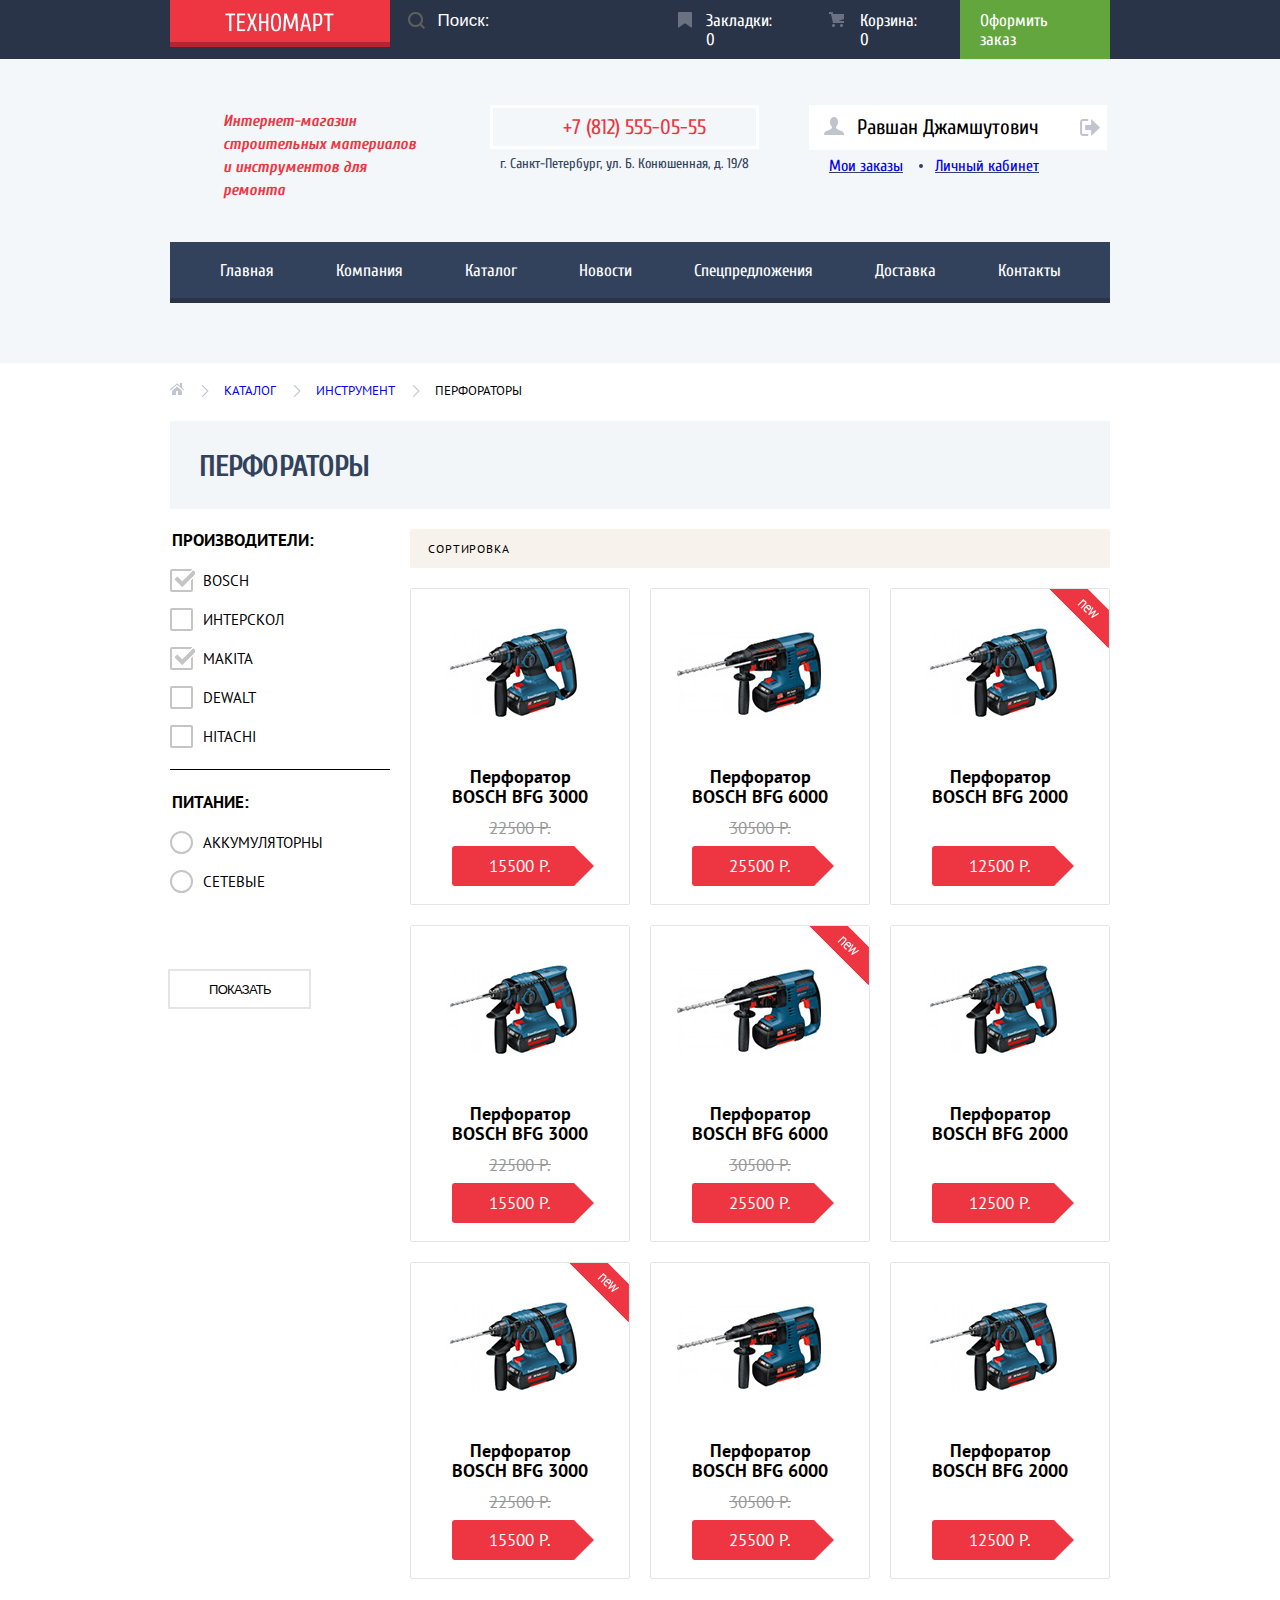
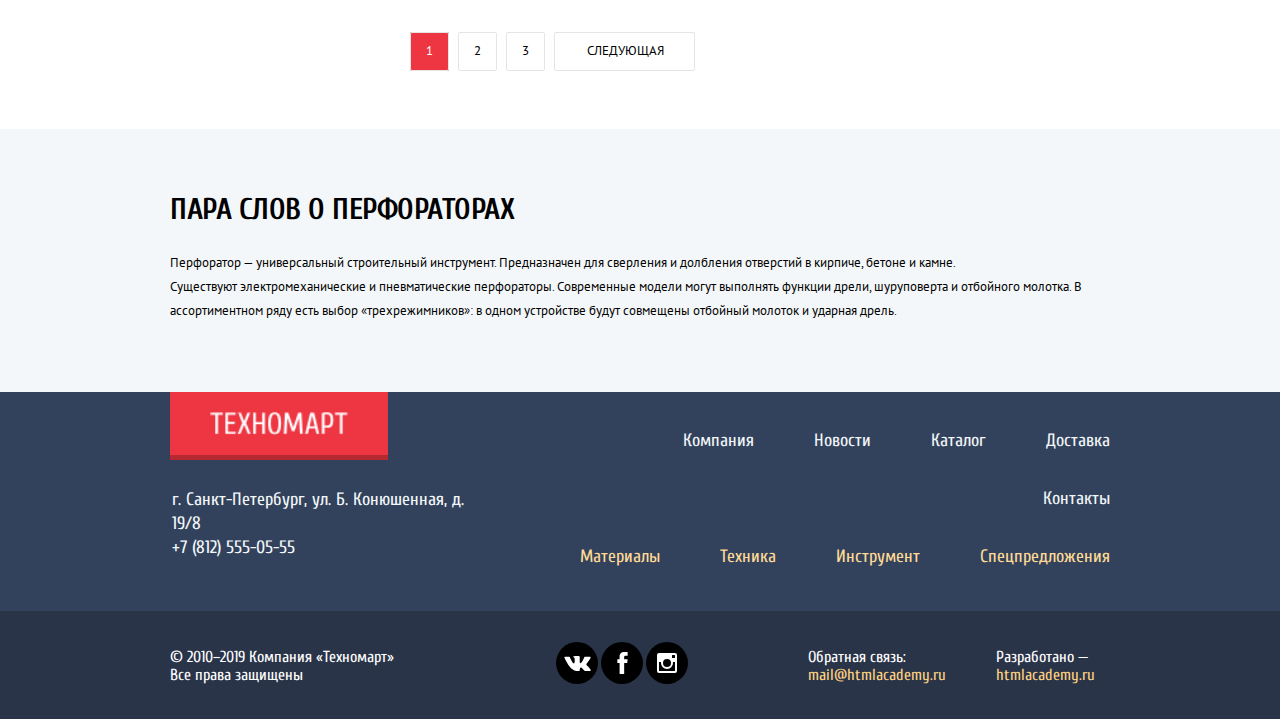
==== catalog.html @ f752761d "Основное задание: декоративные элементы личного проекта3" ====
<!DOCTYPE html>
<html lang="ru">
	<head>
		<meta charset="utf-8">
		<title>HTML Academy: Техномарт</title>
		<link href="https://fonts.googleapis.com/css?family=Cuprum:400,400i,700&display=swap&subset=cyrillic" rel="stylesheet">
		<link href="https://fonts.googleapis.com/css?family=PT+Sans:400,700&display=swap&subset=cyrillic" rel="stylesheet">
		<link href="css/style.css" rel="stylesheet">
	</head>
	<body>
		<header class="main-header">
			<div class="main-menu">
				<div class="main-menu-wrapper container">
					<a class="logo">
						<img src="img/logo.png" width="109" height="19" alt="Логотип Техномарт">
					</a>
					<form class="search-form" action="" method="post">
						<input type="search" name="search" placeholder="Поиск:"> 
					</form>
					<a class="bookmarks" href="#">Закладки: 0</a>
					<a class="basket" href="#">Корзина: 0</a>
					<a class="order" href="#">Оформить заказ</a>
				</div>
			</div>
			<div class="header-center  container">
				<h1>Интернет-магазин строительных материалов и инструментов для ремонта</h1>  
				<div class="contacts">
					<p class="telephone">+7 (812) 555-05-55</p>
					<p>г. Санкт-Петербург, ул. Б. Конюшенная, д. 19/8</p>
				</div>
				<div class="user-navigation-personal">
					<div class="user-navigation-name-wrapper">
						<a class="user-navigation-name" href="#" aria-label="имя пользователя">Равшан Джамшутович</a>       
						<a class="user-navigation-output" href="#" aria-label="выход">
							<img src="img/icon-logout.png" width="20" height="17" alt="
							Выход">
						</a>
					</div>		
					<ul class="user-navigation-list">
						<li><a class="my-orders" href="#">Мои заказы</a></li>
						<li><a class="personal-area" href="#">Личный кабинет</a></li>
					</ul>
				</div>
			</div>
			<nav class="site-navigation container">
				<ul class="top-navigation">
					<li><a href="index.html">Главная</a></li>
					<li><a href="#">Компания</a></li>
					<li><a href="catalog.html">Каталог</a></li>
					<li><a href="#">Новости</a></li>
					<li><a href="#">Спецпредложения</a></li>
					<li><a href="#">Доставка</a></li>
					<li><a href="#">Контакты</a></li>
				</ul>
			</nav>
		</header>
		<main class="choice">
			<div class="container">
				<ul class="breadcrumbs">
					<li>
						<a href="index.html" aria-label="главная страница">
							<img src="img/icon-home.png" width="14" height="12" alt="
							Главная страница">
						</a>
					</li>
					<li><a href="catalog.html">Каталог</a></li>
					<li><a href="tool.html">Инструмент</a></li>
					<li class="breadcrumbs-current">Перфораторы</li>
				</ul>
				<h1>Перфораторы</h1>
				<div class="choice-wrapper">
					<section class="filters">
						<h2 class="visually-hidden">Фильтр товаров</h2>
						<!-- 
							<div class="filters-price">
							Фильтр по цене
							</div>
						-->
						<form class="filters-manufacturers-form" action="" method="get">
							<fieldset>
								<legend class="filters-type">Производители:</legend>
								<ul class="product-filter">
									<li class="product-filter-item">
										<input class="visually-hidden" id="filter-bosch" type="checkbox" name="filter-checkbox" value="BOSCH" checked>
										<label for="filter-bosch">BOSCH</label>
									</li>
									<li class="product-filter-item"> 
										<input class="visually-hidden" id="filter-interskul" type="checkbox" name="filter-checkbox" value="ИНТЕРСКОЛ">
										<label for="filter-interskul">ИНТЕРСКОЛ</label>
									</li>
									<li class="product-filter-item"> 
										<input class="visually-hidden" id="filter-makita" type="checkbox" name="filter-checkbox" value="MAKITA" checked>
										<label for="filter-makita">MAKITA</label>
									</li>
									<li class="product-filter-item"> 
										<input class="visually-hidden" id="filter-dewalt" type="checkbox" name="filter-checkbox" value="DEWALT">
										<label for="filter-dewalt">DEWALT</label>
									</li>
									<li class="product-filter-item"> 
										<input class="visually-hidden" id="filter-hitachi" type="checkbox" name="filter-checkbox" value="HITACHI">
										<label for="filter-hitachi">HITACHI</label>
									</li>
								</ul>
							</fieldset>
							<fieldset>
								<legend class="filters-type">Питание:</legend>
								<ul class="nutrition-filter">
									<li class="nutrition-filter-item"> 
										<input class="visually-hidden" id="filter-battery" type="radio" name="nutrition" value="battery">
										<label for="filter-battery">Аккумуляторны</label>
									</li>
									<li class="nutrition-filter-item"> 
										<input class="visually-hidden" id="filter-network" type="radio" name="nutrition" value="network">
										<label for="filter-network">Сетевые</label>
									</li>
								</ul>
							</fieldset>
							<button class="button-show" type="submit">Показать</button>
						</form> 
					</section>
					<section class="catalog">
						<h2 class="visually-hidden">Каталог перфораторов</h2>
						<div class="sorting">
							<p>Сортировка</p>
						</div>
						<ul class="catalog-list">
							<li class="catalog-item">
								<h3 class="catalog-item-title">Перфоратор BOSCH BFG 3000</h3>
								<img src="img/item1.jpg" width="218" height="170" alt="Перфоратор Bosch bfg 3000">
								<p class="catalog-item-price">
									<del>22500 Р.</del>
									<a class="catalog-item-bиtton" href="#">15500 Р.</a>
								</p>
							</li>
							<li class="catalog-item">
								<h3 class="catalog-item-title">Перфоратор BOSCH BFG 6000</h3>
								<img src="img/item2.jpg" width="218" height="170" alt="Перфоратор Bosch bfg 6000">
								<p class="catalog-item-price">
									<del>30500 Р.</del>
									<a class="catalog-item-bиtton" href="#">25500 Р.</a>
								</p>
							</li>
							<li class="catalog-item flag-new">
								<h3 class="catalog-item-title">Перфоратор BOSCH BFG 2000</h3>
								<img src="img/item1.jpg" width="218" height="170" alt="Перфоратор Bosch bfg 2000"> 
								<p class="catalog-item-price">
									<span class="old-price"></span>
									<a class="catalog-item-bиtton" href="#">12500 Р.</a>
								</p>
							</li>
							<li class="catalog-item">
								<h3 class="catalog-item-title">Перфоратор BOSCH BFG 3000</h3>
								<img src="img/item1.jpg" width="218" height="170" alt="Перфоратор Bosch bfg 3000">
								<p class="catalog-item-price">
									<del>22500 Р.</del>
									<a class="catalog-item-bиtton" href="#">15500 Р.</a>
								</p>
							</li>
							<li class="catalog-item  flag-new">
								<h3 class="catalog-item-title">Перфоратор BOSCH BFG 6000</h3>
								<img src="img/item2.jpg" width="218" height="170" alt="Перфоратор Bosch bfg 6000">
								<p class="catalog-item-price">
									<del>30500 Р.</del>
									<a class="catalog-item-bиtton" href="#">25500 Р.</a>
								</p>
							</li>
							<li class="catalog-item">
								<h3 class="catalog-item-title">Перфоратор BOSCH BFG 2000</h3>
								<img src="img/item1.jpg" width="218" height="170" alt="Перфоратор Bosch bfg 2000"> 
								<p class="catalog-item-price">
									<span class="old-price"></span>
									<a class="catalog-item-bиtton" href="#">12500 Р.</a>
								</p>
							</li>
							<li class="catalog-item  flag-new">
								<h3 class="catalog-item-title">Перфоратор BOSCH BFG 3000</h3>
								<img src="img/item1.jpg" width="218" height="170" alt="Перфоратор Bosch bfg 3000">
								<p class="catalog-item-price">
									<del>22500 Р.</del>
									<a class="catalog-item-bиtton" href="#">15500 Р.</a>
								</p>
							</li>
							<li class="catalog-item">
								<h3 class="catalog-item-title">Перфоратор BOSCH BFG 6000</h3>
								<img src="img/item2.jpg" width="218" height="170" alt="Перфоратор Bosch bfg 6000">
								<p class="catalog-item-price">
									<del>30500 Р.</del>
									<a class="catalog-item-bиtton" href="#">25500 Р.</a>
								</p>
							</li>
							<li class="catalog-item">
								<h3 class="catalog-item-title">Перфоратор BOSCH BFG 2000</h3>
								<img src="img/item1.jpg" width="218" height="170" alt="Перфоратор Bosch bfg 2000"> 
								<p class="catalog-item-price">
									<span class="old-price"></span>
									<a class="catalog-item-bиtton" href="#">12500 Р.</a>
								</p>
							</li>	  
						</ul>
						<ul class="pagination-list">
							<li class="pagination-item pagination-item-current"><a>1</a></li>
							<li class="pagination-item"><a href="#">2</a></li>
							<li class="pagination-item"><a href="#">3</a></li>
							<li class="pagination-item pagination-item-next"><a href="#">Следующая</a></li>
						</ul>
					</section>
				</div>
			</div>	
			<section class="description">
				<div class="description-wrapper container">
					<h2 class="description-headline">Пара слов о перфораторах</h2>
					<p>Перфоратор — универсальный строительный инструмент. Предназначен для сверления и долбления отверстий в кирпиче, бетоне и камне.<br> Существуют электромеханические и пневматические перфораторы. Современные модели могут выполнять функции дрели, шуруповерта и отбойного молотка. В ассортиментном ряду есть выбор «трехрежимников»: в одном устройстве будут совмещены отбойный молоток и ударная дрель.</p>
				</div>
			</section>
		</main>
		<footer class="page-footer">
			<div class="top-footer container">
				<div class="page-footer-contacts">
					<img class="bottom-logo" src="img/logo.png" width="138" height="23" alt="Логотип Техномарт">
					<p>г. Санкт-Петербург, ул. Б. Конюшенная, д. 19/8<br>+7 (812) 555-05-55</p>
				</div>
				<div class="top-footer-wrapper">
					<ul class="bottom-navigation-list">
						<li><a href="#">Компания</a></li>
						<li><a href="#">Новости</a></li>
						<li><a href="catalog.html">Каталог</a></li>
						<li><a href="#">Доставка</a></li>
						<li><a href="#">Контакты</a></li>
					</ul>
					<ul class="products-list">
						<li><a href="#">Материалы</a></li>
						<li><a href="#">Техника</a></li>
						<li><a href="#">Инструмент</a></li>
						<li><a href="#">Спецпредложения</a></li>
					</ul>
				</div>
			</div>
			<div class="bottom-footer">
				<div class="bottom-footer-wrapper container">
					<p class="copyright">© 2010–2019 Компания «Техномарт»<br>Все права защищены</p>
					<div class="social">
						<ul class="social-list">
							<li><a class="social-button" href="#"><span class="visually-hidden">Вконтакте</span>
								<svg xmlns="http://www.w3.org/2000/svg" width="27" height="15" viewBox="0 0 26.14 14.91">
									<path d="M26 13.47l-.09-.17a13.55 13.55 0 0 0-2.6-3q-.87-.83-1.1-1.12A1 1 0 0 1 22 8a10.27 10.27 0 0 1 1.22-1.78l.88-1.16q2.35-3.13 2-4L26 .94a.8.8 0 0 0-.4-.22 2.14 2.14 0 0 0-.87 0h-3.92a.51.51 0 0 0-.27 0h-.3a.6.6 0 0 0-.15.14.93.93 0 0 0-.14.24 22.22 22.22 0 0 1-1.46 3.06q-.5.84-.93 1.46a7 7 0 0 1-.71.91 4.94 4.94 0 0 1-.52.47q-.23.18-.35.15l-.23-.05a.9.9 0 0 1-.31-.33 1.49 1.49 0 0 1-.16-.53v-.55-.65-.57-1.12-1-.75a3.14 3.14 0 0 0 0-.62 2.12 2.12 0 0 0-.14-.44.73.73 0 0 0-.28-.33 1.57 1.57 0 0 0-.46-.18A9 9 0 0 0 12.57 0a8.93 8.93 0 0 0-3.25.33 1.83 1.83 0 0 0-.52.41q-.25.3-.07.33a1.67 1.67 0 0 1 1.16.59l.08.16a2.6 2.6 0 0 1 .19.63 6.32 6.32 0 0 1 .12 1 10.59 10.59 0 0 1 0 1.7q-.07.71-.13 1.1a2.21 2.21 0 0 1-.18.64 2.69 2.69 0 0 1-.16.3l-.07.07a1 1 0 0 1-.37.07.86.86 0 0 1-.46-.19 3.27 3.27 0 0 1-.56-.52 7 7 0 0 1-.66-.93q-.37-.6-.76-1.42l-.22-.39q-.2-.38-.56-1.11t-.62-1.43A.9.9 0 0 0 5.2.9h-.07a.93.93 0 0 0-.22-.16A1.44 1.44 0 0 0 4.6.65L.87.68A1 1 0 0 0 .1.94L0 1a.44.44 0 0 0 0 .22 1.08 1.08 0 0 0 .08.37Q.9 3.53 1.86 5.31t1.66 2.87Q4.23 9.27 5 10.24t1 1.24l.37.41.34.33a8.06 8.06 0 0 0 1 .78 16.34 16.34 0 0 0 1.4.9 7.6 7.6 0 0 0 1.79.72 6.19 6.19 0 0 0 2 .22h1.57a1.08 1.08 0 0 0 .72-.3l.05-.07a.9.9 0 0 0 .1-.25 1.38 1.38 0 0 0 0-.37 4.48 4.48 0 0 1 .09-1.05 2.77 2.77 0 0 1 .23-.71 1.74 1.74 0 0 1 .29-.4 1.19 1.19 0 0 1 .23-.2h.11a.86.86 0 0 1 .77.21 4.52 4.52 0 0 1 .83.79q.39.47.93 1.05a6.41 6.41 0 0 0 1 .87l.27.16a3.31 3.31 0 0 0 .71.3 1.53 1.53 0 0 0 .76.07l3.48-.05a1.58 1.58 0 0 0 .8-.17.68.68 0 0 0 .34-.37 1.06 1.06 0 0 0 0-.46 1.71 1.71 0 0 0-.1-.36z" fill="#fff">
									</path>
								</svg>
							</a></li>
							<li><a class="social-button" href="#"><span class="visually-hidden">Фейсбук</span>
								<svg xmlns="http://www.w3.org/2000/svg" width="19" height="22" viewBox="0 0 10.15 21.74"><path d="M3.34 1.12A4.77 4.77 0 0 1 6.53 0h3.61v3.81H7.81a1.07 1.07 0 0 0-1.09.83v2.55h3.42c-.08 1.23-.24 2.45-.41 3.67h-3v10.87H2.21V10.86H0V7.21h2.19V3.66a3.83 3.83 0 0 1 1.15-2.54z" fill="#fff"/>
								</a></li>
								<li><a class="social-button" href="#"><span class="visually-hidden">Инстаграм</span>
									<svg xmlns="http://www.w3.org/2000/svg" width="20" height="20" viewBox="0 0 20 20">
										<path d="M18 0H2a2 2 0 0 0-2 2v16a2 2 0 0 0 2 2h16a2 2 0 0 0 2-2V2a2 2 0 0 0-2-2zm-8 6a4 4 0 1 1-4 4 4 4 0 0 1 4-4zM2.5 18a.47.47 0 0 1-.5-.5V9h2.1a3.4 3.4 0 0 0-.1 1 6 6 0 1 0 12 0 3.4 3.4 0 0 0-.1-1H18v8.5a.47.47 0 0 1-.5.5zM18 4.5a.47.47 0 0 1-.5.5h-2a.47.47 0 0 1-.5-.5v-2a.47.47 0 0 1 .5-.5h2a.47.47 0 0 1 .5.5z" fill="#fff">
										</path>
									</svg>
								</a></li>
							</ul>
						</div>   
						<div class="developer">
							<p>Обратная связь:<br>
								<a href="#">mail@htmlacademy.ru</a>
							</p>
							<p>Разработано —<br>
								<a href="https://htmlacademy.ru/intensive/htmlcss">htmlacademy.ru</a>
							</p>	  
						</div>
					</div>
				</div>
			</footer>
			
			<div class="modal modal-information">
				<button class="modal-close" type="button" aria-label="закрыть окно"></button>
				<h2 class="modal-information-headline container-modal">Товар добавлен в корзину!</h2>
				<div class="modal-information-wrapper">
					<p class="container-modal">
						<a class="modal-information-make button" href="#">Oформить заказ</a>
						<button class="modal-information-continue" type="button">Продолжить покупки</button>
					</p>
				</div>
			</div>
			
		</body>
	</html>
---- css/style.css ----
body {
	margin: 0;
	padding: 0;
	font-family: "Cuprum", Arial, sans-serif;
	font-size: 17px;
	color: #000000;	
	position: relative;
}

body a {
	text-decoration: none;    
}

body ul {
	list-style: none;    
}

.container {
	width: 940px;
	margin: 0 auto;
	padding: 0 10px;
}

.visually-hidden:not(:focus):not(:active),
input[type="checkbox"].visually-hidden,
input[type="radio"].visually-hidden{
	position: absolute;
	width: 1px;
	height: 1px;
	margin: -1px;
	border: 0;
	padding: 0;
	white-space: nowrap;
	clip-path: inset(100%);
	clip: rect(0 0 0 0);
	overflow: hidden;
}

/*         //////////    Главная страница     //////////    */
.main-header {
	background-color: #f4f7f9;
}

.logo {
	background-color: #ee3643;
	height:42px;
	width: 220px;
	box-shadow: 0px 5px 0 0 #B6242F;
}

.logo img {
	display: block;
	margin: 13px auto 12px auto;
}

.logo:hover {
	background-color: #ca2c37;
}
.logo:active {
	background-color: #ba2732;
}

.search-form input {
	width: 270px;
	font-size: 17px;
	background-color: #293449;
	border: none;
	padding: 11px 0 11px 48px;
}

.search-form {
	position: relative;
}

.search-form input[type="search"]::-webkit-input-placeholder {
    color: #ffffff;
} 

.search-form::before {
	content: "";
	position: absolute;
	top: 12px;
	left: 18px;
	width: 17px;
	height: 17px;
	background-image: url("../img/icon-search.png");
	background-repeat: no-repeat;
	background-position: 0 0;
	filter: grayscale(1); 
}

.search-form:hover::before {
	filter: brightness(0) invert(1);
}

.search-form:active::before,
.search-form:focus::before {
	filter: grayscale(0);
}

.basket:hover,
.bookmarks:hover,
.search-form input:hover {
	background-color: #212a3a;
}

.search-form input:focus {
	background-color: #ffffff;
	outline: none;
}

.order:active,
.basket:active,
.bookmarks:active {
	color: rgba(255, 255, 255, 0.6);
	background-color: #161d29;
}

.order:hover {
	background-color: #5fbb2d;
}

.order:active {
	background-color: #518534;
}

.main-menu {
	background-color: #293449;
	color: #ffffff;
	font-size: 17px;
	margin-bottom: 46px;
}

.main-menu-wrapper {
	display: flex;
}

.main-menu a {
	color: #ffffff;
}

.bookmarks,
.basket {
	display: block;
	position: relative;
	padding: 11px 30px 10px 46px;
}

.bookmarks::before {
	content: "";
	position: absolute;
	top: 12px;
	left: 18px;
	width: 14px;
	height: 16px;
	background-image: url("../img/icon-bookmark.png");
	background-repeat: no-repeat;
	background-position: 0 0;
	opacity: 0.3;
}

.basket::before {
	content: "";
	position: absolute;
	top: 12px;
	left: 15px;
	width: 15px;
	height: 15px;
	background-image: url("../img/cart-icon.png");
	background-repeat: no-repeat;
	background-position: 0 0;
	opacity: 0.3;
}

.basket:hover::before,
.bookmarks:hover::before {
	opacity: 1;
}

.basket:focus::before,
.bookmarks:focus::before {
	opacity: 0.5;
}

.order {
	display: block;
	padding: 11px 22px 10px 20px;
	background-color: #63a63e;
}

.header-center {
	display: flex;
	justify-content: flex-start;
	margin-bottom: 40px;
}

.header-center h1 {
	font-style: italic;
	max-width: 200px;
	font-size: 16px;
	line-height: 23px;
	color: #ee3643;
	padding: 0;
	margin: 5px 0 0 53px; 
}

.contacts {
	margin: 0 0 0 67px;
	padding: 0;
	max-width: 300px;
}

.contacts p:last-child {
	font-size: 14px;
	line-height: 24px;
	color: #32425c;
	margin: 0;
	text-align: center;
}

.telephone {
	margin: 0 0 3px 0;
	max-width: 270px;
	padding: 7px 50px 7px 70px;
	font-size: 21px;
	color: #ee3643;
	border: 3px solid #ffffff;
	
}

.user-navigation {
	margin: 0 0 0 70px;
	padding: 0;
	display: flex;
	max-width: 280px;
}

.user-navigation a {
	font-size: 21px;
	color: #000000;
	background-color: #ffffff;
	display: block;
	padding: 10px 24px 11px 24px;
	margin: 0 10px 0 0;
	position: relative;
}

.user-navigation .come-in {
	padding: 10px 25px 11px 48px;
}

.come-in::before {
	content: "";
	position: absolute;
	top: 14px;
	left: 13px;
	width: 20px;
	height: 17px;
	background-image: url("../img/icon-login.png");
	background-repeat: no-repeat;
	background-position: 0 0;
	opacity: 0.3;
}

.come-in:hover::before {
	opacity: 1;
}

.come-in:active::before {
	opacity: 0.5;
}

.user-navigation a:hover {
	color: #ee3643;
}

.user-navigation a:active {
	color: rgba(0, 0, 0, 0.3)
}

.site-navigation {
	padding-bottom: 60px;
}

.top-navigation  {
	margin: 0;
	padding: 0;
	line-height: 17px;
	background-color: #32425c;
	display: flex;
	box-shadow: inset 0px -5px 0 0 #293449;
}

.top-navigation a {
	display: block;
	padding: 20px 32px 24px 30px;
	color: #ffffff;
}

.top-navigation li:first-child a {
	padding-left: 50px;
}

.top-navigation li:last-child a {
	padding-right: 50px;
}

.top-navigation a:hover {
	background-color: #293449;
}

.top-navigation a:active {
	color: rgba(255, 255, 255, 0.5);
	background-color: #1d2739;
}

/*         //////////      Секция СЕРВИСЫ    //////////    */
.services {
	background-color: #f4f7f9;
	margin-bottom: 75px;
}

.services h2 {
	font-size: 30px;
	text-transform: uppercase;
	color: #000000;
	margin-top: 66px;
	margin-bottom: 22px;
}

.clearfix::before {
	content: "";
	display: table;
	clear: both;
}

.services p {
	font-family: "PT Sans", Arial, sans-serif;
	font-size: 13px;
	line-height: 24px;
	color: #000000;
	margin: 0;
}

.services-wrapper {
	display: flex;
	position: relative;
} 

.services-list::before {
	content: "";
	position: absolute;
	top: 21px;
	left: 230px;
	width: 10px;
	height: 280px;
	background-image: url("../img/divider.png");
	background-repeat: no-repeat;
	background-position: 0 0;
}

.services-list {
	margin: 0;
	margin-top: 70px;
	padding: 0;
}

.services-list li {
	line-height: 30px;
	font-size: 21px;
}

.services-item {
	margin-bottom: 2px;
	box-shadow: 0px 1px 0 0 #293449, 0px -1px 0 0 #405069;
}

.services-item-current a {
	display: block;
	max-width: 200px;
	padding: 16px 144px 15px 22px;
	color: #32425c;
	background-color: #ffffff;
	box-shadow: 0px 1px 0 0 #ffffff, 0px -1px 0 0 #ffffff;
}

.services-item a {
	display: block;
	max-width: 200px;
	padding: 16px 144px 15px 22px;
	color: #ffffff;
	background-color: #32425c;
}

.services-item a:hover {
	background-color: #293449;
}



.service-delivery {
	margin: 67px 130px 0 80px;
	padding-bottom: 130px;
}

.services h3 {
	font-size: 36px;
	text-transform: uppercase;
	color: #32425c;
	margin: 0;
	margin-bottom: 20px;
}

.service-delivery p {
	max-width: 275px;
}

.services-wrapper {
	background-image: url("../img/delivery.png");
	background-repeat: no-repeat;
	background-position: right bottom;
}

/*         //////////     Секция ИНФОРМАЦИЯ    //////////    */
.information {
	display: flex;
	justify-content: space-between;
	margin-bottom: 86px;
}

.company {
	width: 520px;
	margin-bottom: 10px;
}

.information h3 {
	text-transform: uppercase;
	font-size: 30px;
	color: #000000;
	margin: 0;
	margin-bottom: 24px;
}

.information p {
	font-family: "PT Sans", Arial, sans-serif;
	font-size: 13px;
	line-height: 24px;
	color: #000000;
	margin: 0;
	margin-top: 23px;
}	

.transport-companies-list {
	font-size: 18px;
	color: #000000;
	margin: 0;
	padding: 0;
	margin-top: 10px; 
	margin-bottom: 35px;
}

.transport-companies-item {
	position: relative;
	padding: 10px 20px 10px 36px;
}

.transport-companies-item::before {
	content: "";
	position: absolute;
	top: 20px;
	left: 0px;
	width: 25px;
	height: 4px;
	border-top: 2px solid #ee3643;
}

.information .map {
	width: 300px;
}

.information .map img {
	margin-top: 32px;
	margin-bottom: 44px;
}

.button {
	text-transform: uppercase;
	font-size: 14px;
	color: #ffffff;
	background-color: #ee3643;
	border-radius: 2px;
}

.about-company {
	padding: 10px 40px;
}

.write {
	padding: 11px 61px;
}

/*         //////////     Секция ПОДВАЛ    //////////    */
.page-footer {
	background-color: #32425c;
}

.top-footer {
	font-size: 18px;
	line-height: 24px;
	display: flex;
	justify-content: space-between;
}

.page-footer-contacts {
	color: #f3f7f9;
	margin-bottom: 51px;
}


.bottom-logo {
	background-color: #ee3643;
	box-shadow: inset 0px -5px 0 0 rgba(0, 0, 0, 0.24);
	padding: 20px 40px 25px 40px;
	margin-bottom: 21px;
}

.page-footer-contacts p {
	margin: 0;
	margin-left: 2px;
	min-width: 325px;
}


.top-footer-wrapper {
	width: 620px;
	padding-top: 20px;
}

.top-footer-wrapper ul {
	margin: 0;
	padding: 0;
	display: flex;
	flex-wrap: wrap;
	justify-content: flex-end;
	
}

.top-footer-wrapper li {
	margin: 17px 0 17px 60px;
}

.bottom-navigation-list a {
	color: #f1f5f7;
}

.products-list a {
	color: #ffda96;
}
.developer a:hover,
.products-list a:hover,
.bottom-navigation-list a:hover {
	text-decoration: underline;
}

.bottom-navigation-list a:active  {
	color: rgba(241, 245, 247, 0.5);
}

.products-list a:active {
	color: rgba(255, 209, 128, 0.5);
}

.bottom-footer {
	background-color: #293449;
	font-size: 16px;
	line-height: 18px;
	color: #ffffff;
}

.bottom-footer-wrapper {
	display: flex;
}

.copyright {
	margin: 37px 162px 35px 0;
}

.social ul {
	display: flex;
	flex-wrap: wrap;
	justify-content: space-between;
	width: 132px;
	margin: 0;
	margin-top: 31px;
	padding: 0;
	list-style: none;
}

.social-button {
	display: flex;
	align-items: center;
	justify-content: center;
	width: 42px;
	height: 42px;
	background-color: #000000;
	border-radius: 50%;
}

.bottom-footer a {
	color: #ffd180;
}

.social a:hover,
.social a:active {
	background-color: #ee3643;
}

.developer {
	display: flex;
	margin: 37px 15px 0 auto;
}

.developer p {
	width: auto;
	margin: 0;
	padding: 0;
}

.developer p:first-child {
	margin-right: 50px;
} 

.developer a:active {
	color:#ee3643;
}

/*         //////////     Модальное окно    //////////    */

.modal {
	position: fixed;
	background-color: #ffffff;
}

.modal-letter {
	width: 620px;
	bottom: 200px;
	left: 50%;
	margin-left: -310px;
	display: flex;
	flex-direction: column;
	box-shadow: 0px 20px 40px 0 rgba(0, 0, 0, 0.75);
	/* display: none; */
}

.modal-close {
	position: absolute;
	top: 9px;
	right: 9px;
	font-size: 0;
	width: 22px;
	height: 22px;
	background-color: transparent;
	cursor: pointer;
	padding: 15px 15px;
	border: 0;
}

.modal-close::before,
.modal-close::after {
	content: "";
	position: absolute;
	top: 13px;
	right: 1px;
	width: 28px;
	height: 5px;
	background-color: #EF3341;
}

.modal-close::before {
	transform: rotate(45deg);
}

.modal-close::after {
	transform: rotate(-45deg);
}

.container-modal {
	width: 460px;
	margin: 0 auto;
	padding: 0 10px;
}

.modal-letter {
	width: 620px;
	font-size: 18px;
	border-top: 7px solid #ee3643;
}

.modal-letter-form {
	display: flex;
	flex-direction: column;
	align-items: center;
}

.modal-letter-wrapper {
	width: 460px;
	display: flex;
	justify-content: space-between;
	margin-top: 46px;
	margin-bottom: 20px;
}

.user-mail-field,
.user-name-field,
.letter-field {
	display: flex;
	flex-direction: column;
	align-items: flex-start;
}

.user-mail-field input,
.user-name-field input {
	width: 185px;
}

.user-mail-field input,
.user-name-field input,
.letter-field textarea {
	border: none;
	color: #a9a9a9;
	border: 2px solid #d7dcde;
	margin-top: 10px;
	padding: 12px 15px;
}

.modal-letter-form textarea,
.modal-letter-form input::placeholder {
	font-family: "PT Sans", Arial, sans-serif;
	color: #999999;
	font-size: 17px;
}

.tu-send {
	margin-top: 37px;
}

.modal-letter button {
	margin: 0;
	border: 0;
}

.letter-field textarea:hover,
.modal-letter-form input:hover {
	border-color: #b5b5b5;
}

.letter-field textarea:focus,
.modal-letter-form input:focus {
	border-color: #ee3643;
	outline: none;
}

.tu-send {
	background-color: #f4f4f4;
}

.tu-send button {
	margin: 37px 80px;
	width: 460px;
	height: 38px;
}

.modal-information-continue {
	background-color: #ffffff;
	border: none;
	cursor: pointer;
	outline: none; 
}

.modal-map {
	width: 940px;
	top: 15px;
	left: 50%;
	margin-left: -470px;
	box-shadow: 0px 0px 25px -10px rgba(0, 0, 0, 0.75);
	display: none;
}

.modal-map-wrapper {
	position:relative;
}

.modal-map img {
	margin-bottom: -5px;
} 


/*    //////////    Страница каталога      ///////////    */
.choice {
	font-family: "PT Sans", Arial, sans-serif;
}

.user-navigation-personal {
	margin-left: 50px;
	display: flex;
	flex-direction: column;
	flex-wrap: wrap;
	min-width: 298px;
}

.user-navigation-name-wrapper {
	display: flex;
	justify-content: space-between;
}

.user-navigation-name {
	font-size: 21px;
	color: #000000;
	background-color: #ffffff;
	padding: 10px 0 10px 48px;
	flex-grow: 1;
	position: relative;
}

.user-navigation-name::before {
	content: "";
	position: absolute;
	top: 12px;
	left: 15px;
	width: 20px;
	height: 18px;
	background-image: url("../img/icon-user.png");
	background-repeat: no-repeat;
	background-position: 0 0;
	opacity: 0.3;
}

.user-navigation-output {
	background-color: #ffffff;
}

.user-navigation-output img {
	display: block;
	width: 20px;
	padding: 14px 7px 14px 15px;
	opacity: 0.3;
}

.user-navigation-list {
	font-size: 16px;
	color: #32425c;
	text-decoration: underline;
	display: flex;
	padding: 0;
	margin: 0;
	margin-top: 7px;
	padding-left: 20px;
	position: relative;
}

.my-orders,
.personal-area {
	display: block;
	padding-right: 32px;
}

.my-orders::after {
	content: "";
	position: absolute;
	top: 7px;
	left: 110px;
	border: 2px solid #32425c;
	border-radius: 50%;
}

.user-navigation-name:hover::before,
.user-navigation-output img:hover {
	opacity: 1;
}

.user-navigation-name:active::before,
.user-navigation-output img:active {
	opacity: 0.3;
}

.user-navigation-name:active {
	color: rgba(0, 0, 0, 0.3)
}

.my-orders:hover,
.personal-area:hover {
	color: #ee3643;
}

.my-orders:active,
.personal-area:active {
	color: rgba(50, 66, 92, 0.3);
}

.breadcrumbs  {
	text-transform: uppercase;
	display: flex;
	margin: 19px 10px 22px 0px;
	padding: 0;
	position: relative;
}

.breadcrumbs li {
	font-size: 13px;
	color: #000000;
	margin: 25px 15px;
	margin: 0;
	padding: 0;
	margin-right: 40px;
	position: relative;
}

.breadcrumbs li:nth-child(2)::after,
.breadcrumbs li:nth-child(3)::after,
.breadcrumbs li:nth-child(4)::after {
	content: "";
	position: absolute;
	top: 3px;
	left: -23px;
	width: 8px;
	height: 12px;
	background-image: url("../img/icon-right-small.png");
	background-repeat: no-repeat;
	background-position: 0 0; 
}

.choice h1 {
	font-family: "Cuprum", Arial, sans-serif;
	text-transform: uppercase;
	font-size: 30px;
	letter-spacing: -0.9px;
	color: #32425c;
	background-color: #f2f6f8;
	margin: 0 0 20px 0;
	padding: 28px 0px 25px 29px;
}

.choice-wrapper {
	display: flex;
	justify-content: space-between;
}

.filters {
	width: 220px;
	margin-right: 20px;
}

.filters-manufacturers-form fieldset {
	border: none;
	margin: 0;
	padding: 0;
	margin-bottom: 21px;
}

.product-filter {
	border-bottom: 1px solid black;
}

.filters-manufacturers-form {
	list-style: none;
}

.product-filter-item,
.nutrition-filter-item {
	padding-left: 33px;
	margin-bottom: 17px;
	text-transform: uppercase;
	position: relative;
	display: block;
	cursor: pointer;
}

.product-filter li:last-child {
	margin-bottom: 22px;
}

.product-filter,
.nutrition-filter {
	margin: 0;
	padding: 0;
}

.product-filter-item::before {
	position: absolute;
	content: '';
	left: 0px;
	width: 19px;
	height: 19px;
	border: 2px solid #c5c5c5;
	border-radius: 2px;
}

.product-filter-item input:checked + label::after {
	position: absolute;
	content: '';
	left: 0px;
	width: 25px;
	height: 19px;
	background-image: url("../img/checkbox-on.png");
	background-repeat: no-repeat;
	background-position: 0 0;
}

.nutrition-filter-item input:checked + label::after {
	position: absolute;
	content: "";
	top: 6px;
	left: 7px;
	width: 10px;
	height: 10px;
	background-color: #c5c5c5;
	border-radius: 50%;
}

.nutrition-filter-item::before {
	position: absolute;
	content: '';
	left: 0px;
	width: 19px;
	height: 19px;
	border: 2px solid #c5c5c5;
	border-radius: 50%;
}

.filters-manufacturers-form legend {
	font-size: 17px;
	text-transform: uppercase;
	font-weight: bold;
	margin-bottom: 18px;
}

.filters-manufacturers-form label {
	font-size: 15px;
}

.button-show {
	font-size: 13px;
	letter-spacing: -0.7px;
	outline: 2px solid #e5e5e5;
	background-color: #ffffff;
	border: none;
	text-transform: uppercase;
	display: block;
	margin: 62px 0 0 0;
	padding: 11px 38px 10px 39px;
}

.catalog {
	width: 700px;
	display: flex;
	flex-direction: column;
}

.sorting {
	font-size: 12px;
	letter-spacing: 0.9px;
	text-transform: uppercase;
	background-color: #f7f3ec;
	border-radius: 2px;
}
.sorting p {
	margin-left: 18px;
}

.catalog-list {
	display: flex;
	flex-wrap: wrap;
	padding: 0;
	margin: 20px 0 43px 0;
}

.catalog-list h3 {
	font-size: 18px;
	font-weight: bold;
	margin: 0 30px 10px 30px;
	text-align: center;
	line-height: 20px;
}

.catalog-list img {
	order: -1; 
	margin-bottom: 8px;
	width: 218px;
	height: 170px;
}

.catalog-item {
	display: flex;
	flex-direction: column;
	width: 218px;
	border: 1px solid #e5e5e5;
	border-radius: 2px;
	margin-bottom: 20px;
	margin-right: 20px;
	position: relative;
}

.catalog-item:nth-child(3n) {
	margin-right: 0;
}


.flag-new h3::after  {
	position: absolute;
	content: '';
	top: 0px;
	right: 0px;
	width: 60px;
	height: 60px;
	background-image: url("../img/new-flag.png");
	background-repeat: no-repeat;
	background-position: 0 0;
}


.catalog-item-bиtton {
	position: relative;
	width: 80px;
	margin: 7px 20px 18px 25px;
	padding: 9px 25px 9px 37px;
	color: white;
	background: #ee3643;
	border-radius: 3px;
}

.catalog-item-bиtton::after {
    content: "";
	position: absolute;
	top: 0;
	right: -20px;
	width: 0;
	height: 0;
	border: 20px solid white;
	border-left-color: #ee3643;
}

.catalog-item-price {
	margin: 0;
	margin-top: auto;
	display: flex;
	flex-direction: column;
	align-items: center; 
}

.catalog-list del {
	font-size: 17px;
	color: #999999;
}

.pagination-list {
	font-size: 13px;
	display: flex;
	padding: 0;
	margin: 0;
	margin-bottom: 70px;
}

.pagination-list a {
	font-size: 13;
	color: #000000;
	text-transform: uppercase;
	padding: 9px 15px 11px 15px;
	border: 1px solid #e5e5e5;
	border-radius: 2px;
	margin-right: 9px;
}

.pagination-list li:last-child a {
	padding: 9px 30px 11px 32px;
}

.pagination-item-current a {
	color: #ffffff;
	background-color: #ee3643;
}

.pagination-item a:hover {
	border-color: #bdc6ca;
}

.pagination-list a:active {
	border-color: #ee3643;
}

.description {
	background-color: #f4f7f9;
}

.description-wrapper h2 {
	font-family: "Cuprum", Arial, sans-serif;
	font-size: 30px;
	text-transform: uppercase;
	letter-spacing: -0.5px;
	margin: 0;
	padding-top: 63px;
	padding-bottom: 24px;
}

.description-wrapper p {
	font-family: "PT Sans", Arial, sans-serif;
	font-size: 13px;
	line-height: 24px;
	margin: 0;
	padding-bottom: 69px;
}

/*         //////////      Модальное окно     //////////    */
.modal-information {
	border-top: 7px solid #ee3643;
	width: 620px;
	font-size: 18px;
}

.modal-information h2 {
	font-size: 30px;
	margin: 68px auto;
}

.modal-information-wrapper {
	background-color: #f1f1f1;
}

.modal-information p {
	font-size: 14px;
	display: flex;
	justify-content: space-between;
	margin: 0;
}

.modal-information-wrapper a {
	margin: 37px 0;
	padding: 14px 60px;
}

.modal-information-wrapper button {
	font-family: "Cuprum", Arial, sans-serif;
	font-size: 14px;
	text-transform: uppercase;
	margin: 37px 0;
	padding: 14px 45px;
}
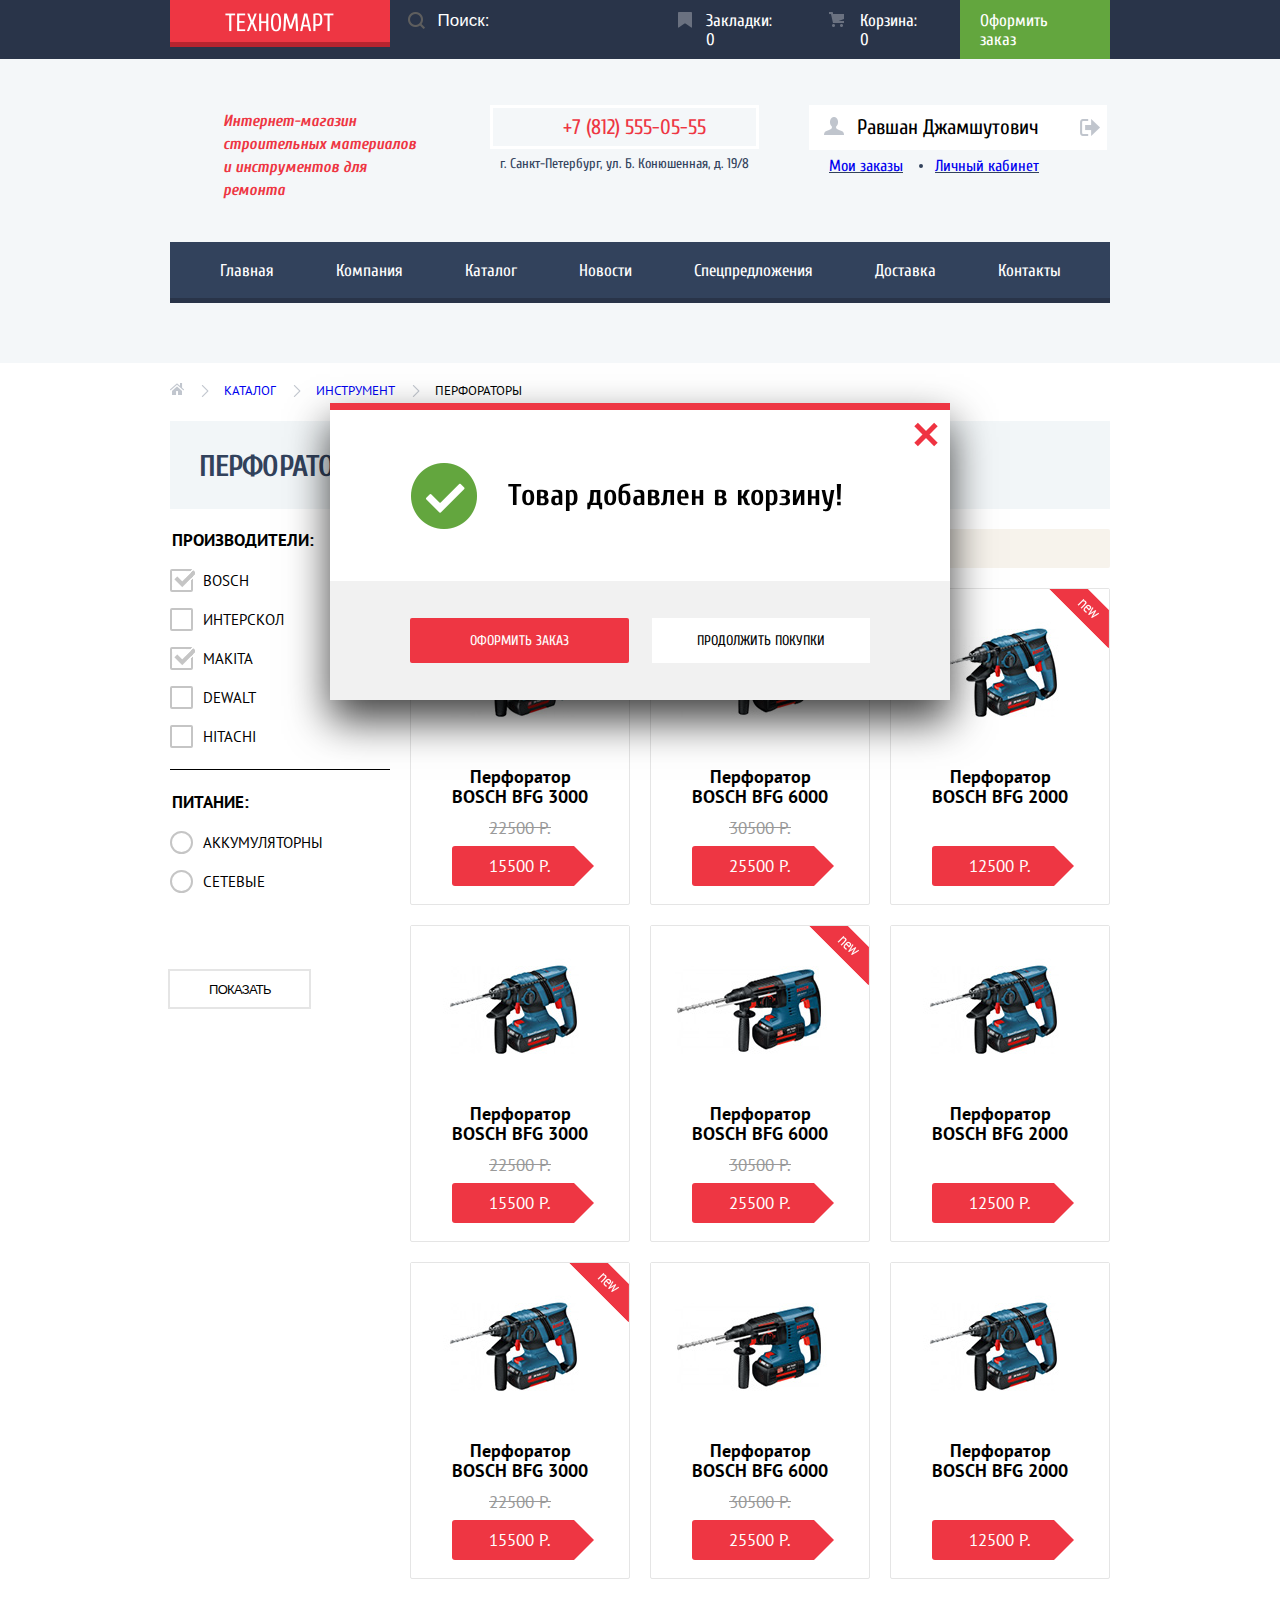
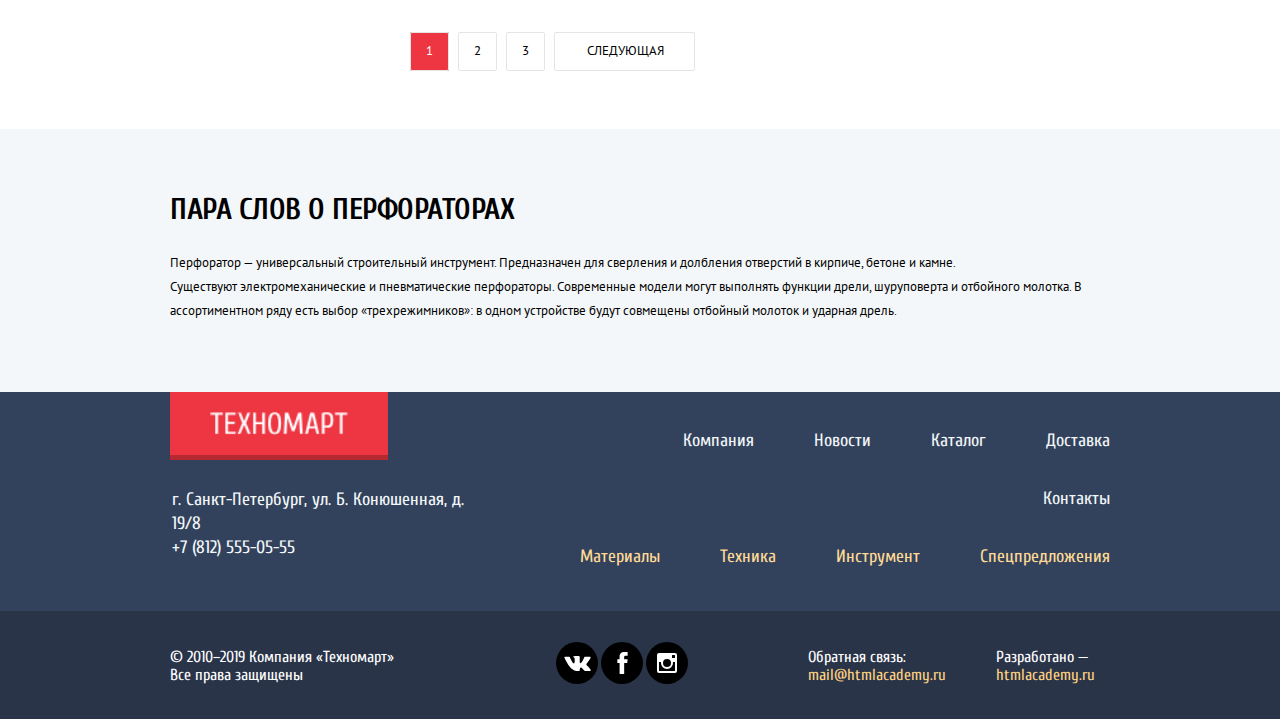
==== commit 137349c1: "декоративные элементы личного проекта save-3" ====
--- a/catalog.html
+++ b/catalog.html
@@ -271,9 +271,11 @@
 			
 			<div class="modal modal-information">
 				<button class="modal-close" type="button" aria-label="закрыть окно"></button>
-				<h2 class="modal-information-headline container-modal">Товар добавлен в корзину!</h2>
+				<div class="headline-wrapper">
+					<h2 class="modal-information-headline container-modal">Товар добавлен в корзину!</h2>
+				</div>
 				<div class="modal-information-wrapper">
-					<p class="container-modal">
+					<p class="container-modal-information">
 						<a class="modal-information-make button" href="#">Oформить заказ</a>
 						<button class="modal-information-continue" type="button">Продолжить покупки</button>
 					</p>
--- a/css/style.css
+++ b/css/style.css
@@ -314,6 +314,59 @@
 	background-color: #1d2739;
 }
 
+/*         //////////      Секция ПОПУЛЯРНЫЕ ПРОИЗВОДИТЕЛИ   //////////    */
+
+.wrapper-for-headline {
+	display: flex;
+	background-color: #f9f5f0;
+	justify-content: space-between;
+	align-items: center;
+}
+
+.wrapper-for-headline h2 {
+	text-transform: uppercase;
+	font-size: 30px;
+	line-height: 30px;
+	margin-left: 30px;
+	letter-spacing: -0.9px;
+}
+
+.wrapper-for-headline a {
+	margin: 25px;
+	padding: 10px 0px 10px 0px;
+	width: 253px;
+	text-align: center;
+}
+
+.manufacturers {
+	display: flex;
+	flex-wrap: wrap;
+	padding: 0;
+	margin: 0;
+	margin-bottom: 85px;
+}
+
+.manufacturers li {
+	width: 218px;
+	min-height: 143px;
+	border: 1px solid #eaeaea;
+	padding: 0;
+	margin-right: 20px;
+	margin-top: 20px;
+}
+
+.manufacturers li:nth-child(4n) {
+	margin-right: 0;
+}
+
+.manufacturers li a {
+	width: 220px;
+	min-height: 145px;
+	display: flex;
+	justify-content: center;
+	align-items: center;
+}
+
 /*         //////////      Секция СЕРВИСЫ    //////////    */
 .services {
 	background-color: #f4f7f9;
@@ -649,7 +702,7 @@
 	display: flex;
 	flex-direction: column;
 	box-shadow: 0px 20px 40px 0 rgba(0, 0, 0, 0.75);
-	/* display: none; */
+	display: none;
 }
 
 .modal-close {
@@ -1214,15 +1267,40 @@
 	border-top: 7px solid #ee3643;
 	width: 620px;
 	font-size: 18px;
+	bottom: 200px;
+	left: 50%;
+	margin-left: -310px;
+	box-shadow: 0px 20px 40px 0 rgba(0, 0, 0, 0.75);
+	
+}
+
+.headline-wrapper {
+	position: relative;
+	margin: 0 80px;
 }
 
 .modal-information h2 {
 	font-size: 30px;
 	margin: 68px auto;
-}
+	text-align: center;
+	padding-left: 35px;
+}
+
+.modal-information h2::before {
+	content: '';
+	position: absolute;
+	top: -15px;
+	left: 1px; 
+	width: 66px;
+	height: 66px;
+	background-image: url("../img/modal-check.png");
+	background-repeat: no-repeat;
+	background-position: 0 0;
+} 
 
 .modal-information-wrapper {
 	background-color: #f1f1f1;
+	padding: 0 80px;
 }
 
 .modal-information p {
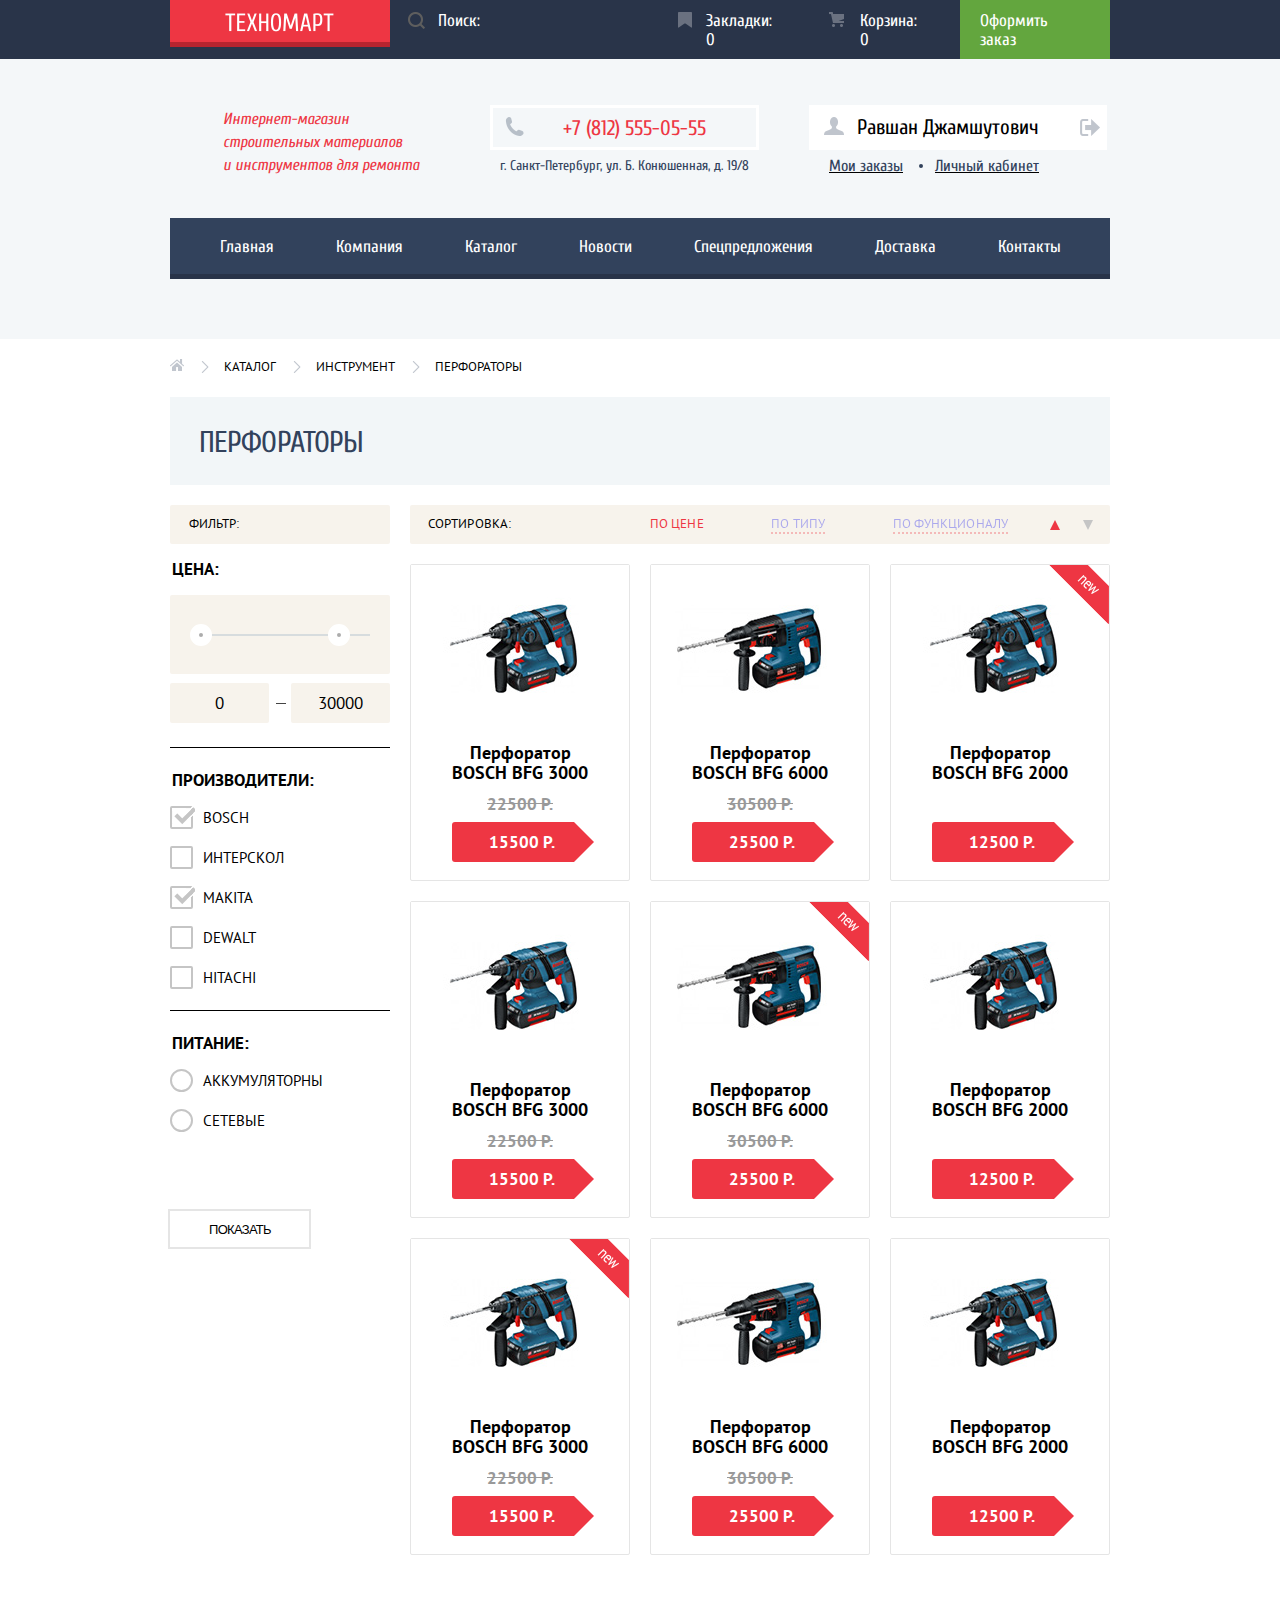
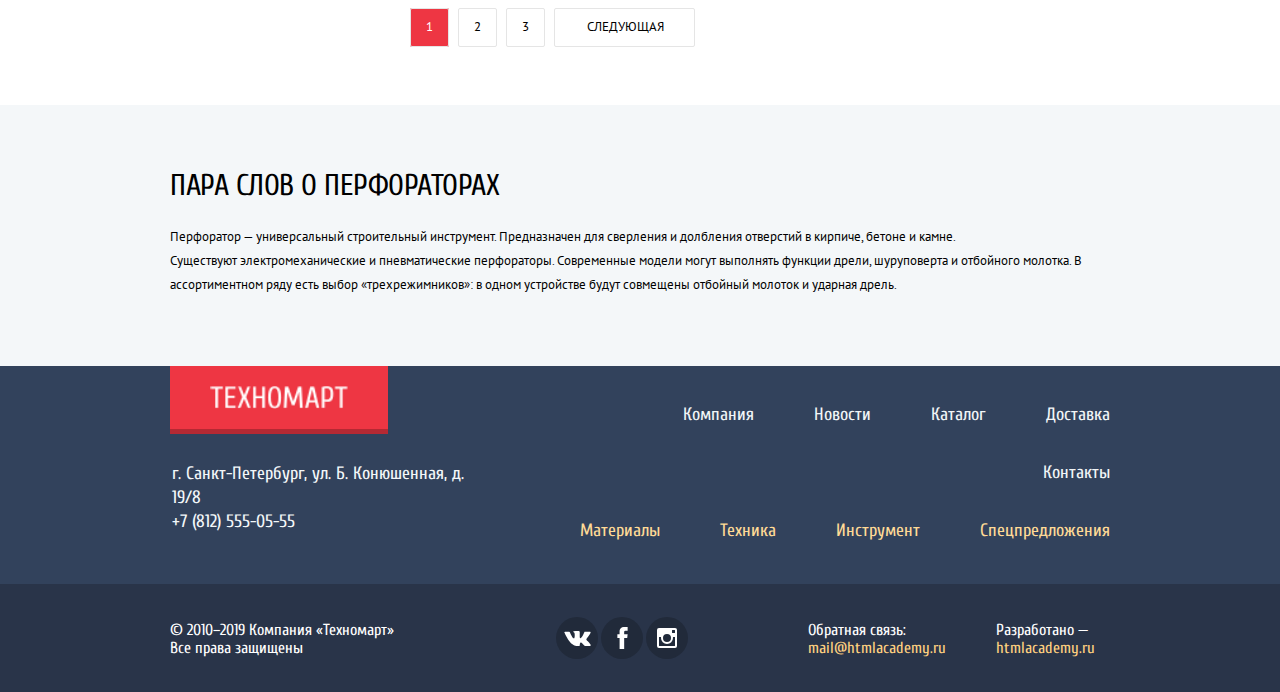
==== commit 6e6531f5: "Закончил верстать декоративные элементы" ====
--- a/catalog.html
+++ b/catalog.html
@@ -23,7 +23,7 @@
 				</div>
 			</div>
 			<div class="header-center  container">
-				<h1>Интернет-магазин строительных материалов и инструментов для ремонта</h1>  
+				<h1>Интернет-магазин строительных материалов<br> и инструментов для ремонта</h1>  
 				<div class="contacts">
 					<p class="telephone">+7 (812) 555-05-55</p>
 					<p>г. Санкт-Петербург, ул. Б. Конюшенная, д. 19/8</p>
@@ -70,13 +70,22 @@
 				<h1>Перфораторы</h1>
 				<div class="choice-wrapper">
 					<section class="filters">
-						<h2 class="visually-hidden">Фильтр товаров</h2>
-						<!-- 
-							<div class="filters-price">
-							Фильтр по цене
-							</div>
-						-->
+						<h2>Фильтр:</h2>
 						<form class="filters-manufacturers-form" action="" method="get">
+							<fieldset>
+								<legend class="filters-type">Цена:</legend>
+								<div class="price-slider">
+									<p></p>
+								</div>
+								<ul class="price-filter">
+									<li class="price-filter-item">
+										<input type="text" name="min-price" placeholder="0">
+									</li>
+									<li class="price-filter-item"> 
+										<input type="text" name="max-price" placeholder="30000">
+									</li>
+								</ul>
+							</fieldset>
 							<fieldset>
 								<legend class="filters-type">Производители:</legend>
 								<ul class="product-filter">
@@ -121,9 +130,14 @@
 					<section class="catalog">
 						<h2 class="visually-hidden">Каталог перфораторов</h2>
 						<div class="sorting">
-							<p>Сортировка</p>
+							<p>Сортировка:</p>
+							<ul class="sorting-list">
+								<li class="sorting-item"><a class="sorting-current" href="#">По цене</a></li>
+								<li class="sorting-item"><a href="#">По типу</a></li>
+								<li class="sorting-item"><a href="#">По функционалу</a></li>
+							</ul>
 						</div>
-						<ul class="catalog-list">
+						<ul class="catalog-list catalog-list-main">
 							<li class="catalog-item">
 								<h3 class="catalog-item-title">Перфоратор BOSCH BFG 3000</h3>
 								<img src="img/item1.jpg" width="218" height="170" alt="Перфоратор Bosch bfg 3000">
@@ -283,4 +297,4 @@
 			</div>
 			
 		</body>
-	</html>			+	</html>					--- a/css/style.css
+++ b/css/style.css
@@ -65,7 +65,15 @@
 	font-size: 17px;
 	background-color: #293449;
 	border: none;
-	padding: 11px 0 11px 48px;
+	border-radius: 0;
+	-webkit-appearance: none;
+	-moz-appearance: none;
+	appearance: none;
+	margin: 0;
+	font-family: "Cuprum", Arial, sans-serif;
+	padding-left: 48px;
+	height: 42px;
+	line-height: 42px;
 }
 
 .search-form {
@@ -195,19 +203,21 @@
 }
 
 .header-center h1 {
+	font-weight: 400;
 	font-style: italic;
 	max-width: 200px;
 	font-size: 16px;
 	line-height: 23px;
 	color: #ee3643;
 	padding: 0;
-	margin: 5px 0 0 53px; 
+	margin: 3px 0 0 53px; 
 }
 
 .contacts {
 	margin: 0 0 0 67px;
 	padding: 0;
 	max-width: 300px;
+	position: relative;
 }
 
 .contacts p:last-child {
@@ -219,13 +229,24 @@
 }
 
 .telephone {
-	margin: 0 0 3px 0;
+	margin: 0 0 4px 0;
 	max-width: 270px;
-	padding: 7px 50px 7px 70px;
+	padding: 8px 50px 7px 70px;
 	font-size: 21px;
 	color: #ee3643;
 	border: 3px solid #ffffff;
-	
+}
+
+.telephone::before {
+	content: "";
+	position: absolute;
+	top: 12px;
+	left: 15px;
+	width: 19px;
+	height: 19px;
+	background-image: url("../img/icon-phone.png");
+	background-repeat: no-repeat;
+	background-position: 0 0;
 }
 
 .user-navigation {
@@ -253,7 +274,7 @@
 	content: "";
 	position: absolute;
 	top: 14px;
-	left: 13px;
+	left: 14px;
 	width: 20px;
 	height: 17px;
 	background-image: url("../img/icon-login.png");
@@ -314,6 +335,316 @@
 	background-color: #1d2739;
 }
 
+/*         //////////      Секция каталог товаров и  услуг   //////////    */
+
+.catalog-offers {
+	margin-top: 58px;
+	margin-bottom: 34px;
+}
+
+.catalog-goods-list {
+	display: flex;
+	margin: 0;
+	padding:0;
+	justify-content: space-between;
+}
+
+.catalog-goods-item {
+	width: 300px;
+	height: 123px;
+	position: relative;
+	margin-bottom: 20px;
+}
+
+.catalog-goods-item h3 {
+	font-family: Cuprum;
+	font-size: 24px;
+	font-weight: bold;
+	padding: 22px 10px 7px 22px;
+	margin: 0;
+	margin-bottom: 6px;
+	color: #ffffff;
+}
+
+.catalog-goods-list li:nth-child(1) h3::before {
+	content: "";
+	position: absolute;
+	top: 31px;
+	right: 43px;
+	width: 44px;
+	height: 65px;
+	background-image: url("../img/icon-1.png");
+	background-repeat: no-repeat;
+	background-position: 0 0;
+}
+
+.catalog-goods-list li:nth-child(2) h3::before {
+	content: "";
+	position: absolute;
+	top: 33px;
+	right: 28px;
+	width: 75px;
+	height: 61px;
+	background-image: url("../img/icon-2.png");
+	background-repeat: no-repeat;
+	background-position: 0 0;
+}
+
+.catalog-goods-list li:nth-child(3) h3::before {
+	content: "";
+	position: absolute;
+	top: 31px;
+	right: 32px;
+	width: 78px;
+	height: 62px;
+	background-image: url("../img/icon-3.png");
+	background-repeat: no-repeat;
+	background-position: 0 0;
+}
+
+.catalog-goods-item a {
+	display: block;
+	text-align: center;
+	width: 135px;
+	font-size: 14px;
+	padding: 10px 0px 10px 0px;
+	margin: 0 140px 22px 25px;
+	background-color: rgba(0,0,0, 0.1);
+	color: #ffffff;
+	text-transform: uppercase;
+	border-radius: 2px;
+}
+
+.materials-item {
+	background-color: #ffbf47;
+}
+
+.tool-item {
+	background-color: #3bbce3;
+}
+
+.equipment-item {
+	background-color: #dc91d8;
+}
+
+.catalog-additional-services {
+ 	display: flex;
+}
+
+.slider-container {
+	width: 620px;
+	height: 266px;
+	margin: 0 auto;
+	padding: 0;
+	box-sizing: border-box;
+	position: relative;
+}
+
+.slider-controls {
+	position: absolute;
+	left: 50%;
+	bottom: 37px;
+	z-index: 100;
+	width: 160px;
+	height: 18px;
+	text-align: center;
+	font-size: 0;
+	transform: translateX(-50%);
+}
+
+.slider-controls label {
+	position: relative;
+	display: inline-block;
+	width: 18px;
+	height: 18px;
+	padding: 2px;
+	border-radius: 50%;
+	cursor: pointer;
+}
+
+.slider-controls label::after {
+	content: "";
+	position: absolute;
+	top: 8px;
+	left: 8px;
+	z-index: 1;
+	width: 10px;
+	height: 10px;
+	background: #ffffff;
+	border-radius: 50%;
+}
+
+.slider-list {
+	margin: 0;
+	padding: 0;
+	list-style: none;
+}
+
+.slider-item {
+	display: none;
+	padding: 0;
+	padding-bottom: 26px;
+}
+
+.slider-item:nth-child(1) {
+	background-image: url("../img/slider-image.jpg");
+	background-repeat: no-repeat;
+}
+
+.slider-item:nth-child(2) {
+	background-image: url("../img/slide-image2.jpg");
+	background-repeat: no-repeat;
+}
+
+#product-1:checked ~ .slider-list .slider-item:nth-child(1) {
+	display: block;
+}
+
+#product-2:checked ~ .slider-list .slider-item:nth-child(2) {
+	display: block;
+}
+
+#product-1:checked ~ .slider-controls .slider-controls-item--1::before,
+#product-2:checked ~ .slider-controls .slider-controls-item--2::before {
+	content: "";
+	position: absolute;
+	left: 64%;
+	top: 63%;
+	z-index: 2;
+	width: 6px;
+	height: 6px;
+	margin: -4px;
+	background-color: #ee3643;
+	border-radius: 50%;
+}
+
+.slider-item h3 {
+	font-size: 36px;
+	color: #ffffff;
+	text-transform: uppercase;
+	font-weight: 400;
+	padding: 0;
+	margin: 0;
+	padding-top: 20px;
+	margin-left: 25px;
+	font-weight: bold;
+}
+
+.slider-item p {
+	font-size: 18px;
+	color: #ffffff;
+	margin: 0;
+	margin-left: 25px;
+	margin-bottom: 123px;
+	position: relative;
+}
+
+.slider-item a {
+	display: block;
+	margin: 0px 24px 26px 26px;
+	padding: 10px 0px 10px 0px;
+	width: 195px;
+	text-align: center;
+}
+
+.slider-item .button:hover,
+.slider-item .button:focus {
+	background-color: #ca2c37;
+}
+
+.slider-item .button:active {
+	background-color: #ba2732;
+} 
+
+.slider-item p::before {
+	content: "";
+	position: absolute;
+	top: 52px;
+	left: 1px;
+	width: 22px;
+	height: 40px;
+	background-image: url("../img/icon-left.png");
+	background-repeat: no-repeat;
+	background-position: 0 0; 
+}
+
+.slider-item p::after {
+	content: "";
+	position: absolute;
+	top: 52px;
+	right: 20px;
+	width: 22px;
+	height: 40px;
+	background-image: url("../img/icon-left.png");
+	background-repeat: no-repeat;
+	background-position: 0 0; 
+	transform: rotate(180deg);
+}
+
+.catalog-additional-services-list {
+ 	display: flex;
+ 	flex-direction: column;
+ 	margin-left: 20px;
+	margin: 0;
+	padding: 0;
+	padding-left: 20px;
+}
+
+.discounts-item {
+	background-color: #8ed78f;
+}
+
+.delivery-item {
+	background-color: #ffc047;
+}
+
+.catalog-additional-services-list li:nth-child(1) h3::before {
+	content: "";
+	position: absolute;
+	top: 26px;
+	right: 45px;
+	width: 59px;
+	height: 72px;
+	background-image: url("../img/icon-4.png");
+	background-repeat: no-repeat;
+	background-position: 0 0;
+}
+
+.catalog-additional-services-list li:nth-child(2) h3::before {
+	content: "";
+	position: absolute;
+	top: 32px;
+	right: 30px;
+	width: 78px;
+	height: 63px;
+	background-image: url("../img/icon-5.png");
+	background-repeat: no-repeat;
+	background-position: 0 0;
+}
+
+/*         //////////      Секция ПОПУЛЯРНЫЕ ТОВАРЫ  //////////    */
+
+.popular-catalog-item {
+	display: flex;
+	flex-direction: column;
+	width: 218px;
+	border: 1px solid #e5e5e5;
+	border-radius: 2px;
+	margin-bottom: 20px;
+	margin-right: 20px;
+	position: relative;
+}
+
+.popular-catalog-item:nth-child(4n) {
+	margin-right: 0;
+}
+
+.catalog-list-popular {
+	margin: 0;
+	margin-top: 20px;
+	margin-bottom: 3px;
+}
+
 /*         //////////      Секция ПОПУЛЯРНЫЕ ПРОИЗВОДИТЕЛИ   //////////    */
 
 .wrapper-for-headline {
@@ -324,6 +655,8 @@
 }
 
 .wrapper-for-headline h2 {
+	font-weight: 400;
+	color: #32425c;
 	text-transform: uppercase;
 	font-size: 30px;
 	line-height: 30px;
@@ -332,8 +665,8 @@
 }
 
 .wrapper-for-headline a {
-	margin: 25px;
-	padding: 10px 0px 10px 0px;
+	margin: 23px 24px 26px 10px;
+	padding: 11px 0px 10px 0px;
 	width: 253px;
 	text-align: center;
 }
@@ -371,21 +704,18 @@
 .services {
 	background-color: #f4f7f9;
 	margin-bottom: 75px;
+	padding-top: 60px;
 }
 
 .services h2 {
+	font-weight: 400;
 	font-size: 30px;
 	text-transform: uppercase;
 	color: #000000;
-	margin-top: 66px;
+	margin: 0;
 	margin-bottom: 22px;
 }
 
-.clearfix::before {
-	content: "";
-	display: table;
-	clear: both;
-}
 
 .services p {
 	font-family: "PT Sans", Arial, sans-serif;
@@ -431,10 +761,11 @@
 .services-item-current a {
 	display: block;
 	max-width: 200px;
-	padding: 16px 144px 15px 22px;
+	padding: 16px 140px 15px 22px;
 	color: #32425c;
 	background-color: #ffffff;
 	box-shadow: 0px 1px 0 0 #ffffff, 0px -1px 0 0 #ffffff;
+	font-weight: bold;
 }
 
 .services-item a {
@@ -449,15 +780,14 @@
 	background-color: #293449;
 }
 
-
-
 .service-delivery {
-	margin: 67px 130px 0 80px;
+	margin: 66px 130px 0 80px;
 	padding-bottom: 130px;
 }
 
 .services h3 {
 	font-size: 36px;
+	font-weight: 400;
 	text-transform: uppercase;
 	color: #32425c;
 	margin: 0;
@@ -487,6 +817,7 @@
 }
 
 .information h3 {
+	font-weight: 400;
 	text-transform: uppercase;
 	font-size: 30px;
 	color: #000000;
@@ -566,7 +897,7 @@
 
 .page-footer-contacts {
 	color: #f3f7f9;
-	margin-bottom: 51px;
+	margin-bottom: 50px;
 }
 
 
@@ -644,7 +975,7 @@
 	justify-content: space-between;
 	width: 132px;
 	margin: 0;
-	margin-top: 31px;
+	margin-top: 33px;
 	padding: 0;
 	list-style: none;
 }
@@ -655,7 +986,7 @@
 	justify-content: center;
 	width: 42px;
 	height: 42px;
-	background-color: #000000;
+	background-color: #212a3a;
 	border-radius: 50%;
 }
 
@@ -696,12 +1027,13 @@
 
 .modal-letter {
 	width: 620px;
-	bottom: 200px;
 	left: 50%;
-	margin-left: -310px;
-	display: flex;
-	flex-direction: column;
+	top: 50%;
+	transform: translate(-50%, -50%);
+	display: block;
 	box-shadow: 0px 20px 40px 0 rgba(0, 0, 0, 0.75);
+	font-size: 18px;
+	border-top: 7px solid #ee3643;
 	display: none;
 }
 
@@ -737,53 +1069,48 @@
 	transform: rotate(-45deg);
 }
 
-.container-modal {
-	width: 460px;
-	margin: 0 auto;
-	padding: 0 10px;
-}
-
-.modal-letter {
-	width: 620px;
-	font-size: 18px;
-	border-top: 7px solid #ee3643;
-}
-
-.modal-letter-form {
-	display: flex;
-	flex-direction: column;
-	align-items: center;
-}
-
 .modal-letter-wrapper {
 	width: 460px;
 	display: flex;
 	justify-content: space-between;
+	flex-wrap: wrap;
 	margin-top: 46px;
 	margin-bottom: 20px;
-}
-
-.user-mail-field,
-.user-name-field,
-.letter-field {
-	display: flex;
-	flex-direction: column;
-	align-items: flex-start;
-}
-
-.user-mail-field input,
-.user-name-field input {
-	width: 185px;
-}
-
-.user-mail-field input,
-.user-name-field input,
-.letter-field textarea {
+	margin-left: auto;
+	margin-right: auto;
+}
+
+.user-field {
+	max-width: 220px;
+}
+
+.modal-letter-wrapper label {
+	width: 100%;
+}
+
+.modal-letter-wrapper input,
+.modal-letter-wrapper textarea {
 	border: none;
 	color: #a9a9a9;
 	border: 2px solid #d7dcde;
 	margin-top: 10px;
 	padding: 12px 15px;
+	display: block;
+	width: 100%;
+	box-sizing: border-box;
+	font-size: 13px;
+}
+
+.modal-letter-wrapper input {
+	height: 38px;
+	line-height: 38px;
+}
+
+.modal-letter-wrapper textarea {
+	padding-top: 12px;
+	padding-bottom: 12px;
+	resize: none;
+	height: 114px;
 }
 
 .modal-letter-form textarea,
@@ -793,34 +1120,29 @@
 	font-size: 17px;
 }
 
-.tu-send {
-	margin-top: 37px;
-}
-
-.modal-letter button {
-	margin: 0;
-	border: 0;
-}
-
-.letter-field textarea:hover,
-.modal-letter-form input:hover {
+.modal-letter-wrapper textarea:hover,
+.modal-letter-wrapper input:hover {
 	border-color: #b5b5b5;
 }
 
-.letter-field textarea:focus,
-.modal-letter-form input:focus {
+.modal-letter-wrapper textarea:focus,
+.modal-letter-wrapper input:focus {
 	border-color: #ee3643;
 	outline: none;
 }
 
 .tu-send {
 	background-color: #f4f4f4;
+	margin-top: 37px;
+	padding: 37px 80px;
 }
 
 .tu-send button {
-	margin: 37px 80px;
+	border: 0;
 	width: 460px;
 	height: 38px;
+	font-size: 14px;
+	font-family: "Cuprum", Arial, sans-serif;
 }
 
 .modal-information-continue {
@@ -901,7 +1223,6 @@
 
 .user-navigation-list {
 	font-size: 16px;
-	color: #32425c;
 	text-decoration: underline;
 	display: flex;
 	padding: 0;
@@ -909,6 +1230,10 @@
 	margin-top: 7px;
 	padding-left: 20px;
 	position: relative;
+}
+
+.user-navigation-list a {
+	color: #32425c;
 }
 
 .my-orders,
@@ -955,17 +1280,19 @@
 	display: flex;
 	margin: 19px 10px 22px 0px;
 	padding: 0;
-	position: relative;
 }
 
 .breadcrumbs li {
 	font-size: 13px;
+	margin: 25px 15px;
+	margin: 0;
+	padding: 0;
+	margin-right: 40px;
+	position: relative;
+}
+
+.breadcrumbs a {
 	color: #000000;
-	margin: 25px 15px;
-	margin: 0;
-	padding: 0;
-	margin-right: 40px;
-	position: relative;
 }
 
 .breadcrumbs li:nth-child(2)::after,
@@ -986,6 +1313,7 @@
 	font-family: "Cuprum", Arial, sans-serif;
 	text-transform: uppercase;
 	font-size: 30px;
+	font-weight: 400;
 	letter-spacing: -0.9px;
 	color: #32425c;
 	background-color: #f2f6f8;
@@ -999,8 +1327,96 @@
 }
 
 .filters {
+	margin-right: 20px;
+}
+
+.filters h2 {
+	font-size: 13px;
+	font-weight: 400;
+	text-transform: uppercase;
+	width: 201px;
+	background-color: #f7f3ec;
+	border-radius: 2px;
+	padding: 10px 0 12px 19px;
+	margin: 0;
+	margin-bottom: 14px;
+}
+
+.price-slider {
 	width: 220px;
-	margin-right: 20px;
+	height: 40px;
+	background-color: #f7f3ec;
+	padding-top: 39px;
+	border-radius: 2px;
+	margin-bottom: 9px;
+	position: relative;
+}
+
+.price-slider p {
+	width: 180px;
+	border-top: 2px solid #d7dcde;
+	margin: 0 auto;
+}
+
+
+.price-slider p::after {
+	content: "";
+	position: absolute;
+	top: 29px;
+	right: 40px;
+	width: 4px;
+	height: 4px;
+	background-color: #ACACAC;
+	border: 9px solid #ffffff;
+	border-radius: 50%;
+}
+
+.price-slider p::before {
+	content: "";
+	position: absolute;
+	top: 29px;
+	left: 20px;
+	width: 4px;
+	height: 4px;
+	background-color: #ACACAC;
+	border: 9px solid #ffffff;
+	border-radius: 50%;
+}
+
+.price-filter {
+	margin: 0;
+	padding: 0;
+	display: flex;
+	justify-content: space-between;
+	border-bottom: 1px solid black;
+	position: relative;
+}
+
+.price-filter-item input {
+	width: 95px;
+	height: 38px;
+	background-color: #f7f3ec;
+	border: none;
+	border-radius: 2px;
+	margin-bottom: 24px;
+	text-align: center;
+}
+
+.price-filter-item input,
+.price-filter-item input::placeholder {
+	font-family: "PT Sans", Arial, sans-serif;
+	color: #000000;
+	font-size: 17px;
+}
+
+.price-filter li:nth-child(1)::after {
+	content: "";
+	position: absolute;
+	top: 20px;
+	right: 104px;
+	width: 10px;
+	height: 4px;
+	border-top: 1px solid #444444;
 }
 
 .filters-manufacturers-form fieldset {
@@ -1021,7 +1437,7 @@
 .product-filter-item,
 .nutrition-filter-item {
 	padding-left: 33px;
-	margin-bottom: 17px;
+	margin-bottom: 18px;
 	text-transform: uppercase;
 	position: relative;
 	display: block;
@@ -1084,7 +1500,7 @@
 	font-size: 17px;
 	text-transform: uppercase;
 	font-weight: bold;
-	margin-bottom: 18px;
+	margin-bottom: 15px;
 }
 
 .filters-manufacturers-form label {
@@ -1110,20 +1526,80 @@
 }
 
 .sorting {
-	font-size: 12px;
-	letter-spacing: 0.9px;
+	font-size: 13px;
+	letter-spacing: 0.1px;
 	text-transform: uppercase;
 	background-color: #f7f3ec;
 	border-radius: 2px;
+	display: flex;
+	justify-content: space-between;
 }
 .sorting p {
-	margin-left: 18px;
+	margin: 10px 0 12px 18px;
+}
+
+.sorting-list {
+	display: flex;
+	justify-content: space-between;
+	width: 358px;
+	padding: 0;
+	padding-right: 102px;
+	margin: 10px 0 12px 0;
+	position: relative;
+}
+
+.sorting-list a {
+	opacity: 0.3;
+	border-bottom: 2px dotted #ee3643;
+}
+
+.sorting-list .sorting-current {
+	color: #ee3643;
+	opacity: 1;
+	border: none;
+}
+
+.sorting-list::after {
+	position: absolute;
+	content: '';
+	top: 5px;
+	right: 50px;
+	width: 0px;
+	height: 0px;
+	border: 10px solid #ffffff;
+	border-bottom-color: #ee3643;
+	border-top-width: 0px;
+	border-right-width: 5px;
+	border-left-width: 5px;
+	border-right-color: transparent;
+	border-left-color: transparent;
+}
+
+.sorting-list::before {
+	position: absolute;
+	content: '';
+	top: 5px;
+	right: 17px;
+	width: 0px;
+	height: 0px;
+	border: 10px solid #ffffff;
+	border-top-color: #c5c5c5;
+	border-bottom-width: 0px;
+	border-right-width: 5px;
+	border-left-width: 5px;
+	border-right-color: transparent;
+	border-left-color: transparent;
 }
 
 .catalog-list {
 	display: flex;
 	flex-wrap: wrap;
 	padding: 0;
+	font-family: "PT Sans", Arial, sans-serif;
+	font-weight: bold;
+}
+
+.catalog-list-main {
 	margin: 20px 0 43px 0;
 }
 
@@ -1157,7 +1633,6 @@
 	margin-right: 0;
 }
 
-
 .flag-new h3::after  {
 	position: absolute;
 	content: '';
@@ -1169,7 +1644,6 @@
 	background-repeat: no-repeat;
 	background-position: 0 0;
 }
-
 
 .catalog-item-bиtton {
 	position: relative;
@@ -1247,11 +1721,12 @@
 .description-wrapper h2 {
 	font-family: "Cuprum", Arial, sans-serif;
 	font-size: 30px;
+	font-weight: 400;
 	text-transform: uppercase;
 	letter-spacing: -0.5px;
 	margin: 0;
 	padding-top: 63px;
-	padding-bottom: 24px;
+	padding-bottom: 22px;
 }
 
 .description-wrapper p {
@@ -1266,12 +1741,12 @@
 .modal-information {
 	border-top: 7px solid #ee3643;
 	width: 620px;
+	left: 50%;
+	top: 50%;
+	transform: translate(-50%, -50%);
 	font-size: 18px;
-	bottom: 200px;
-	left: 50%;
-	margin-left: -310px;
 	box-shadow: 0px 20px 40px 0 rgba(0, 0, 0, 0.75);
-	
+	display: none;
 }
 
 .headline-wrapper {
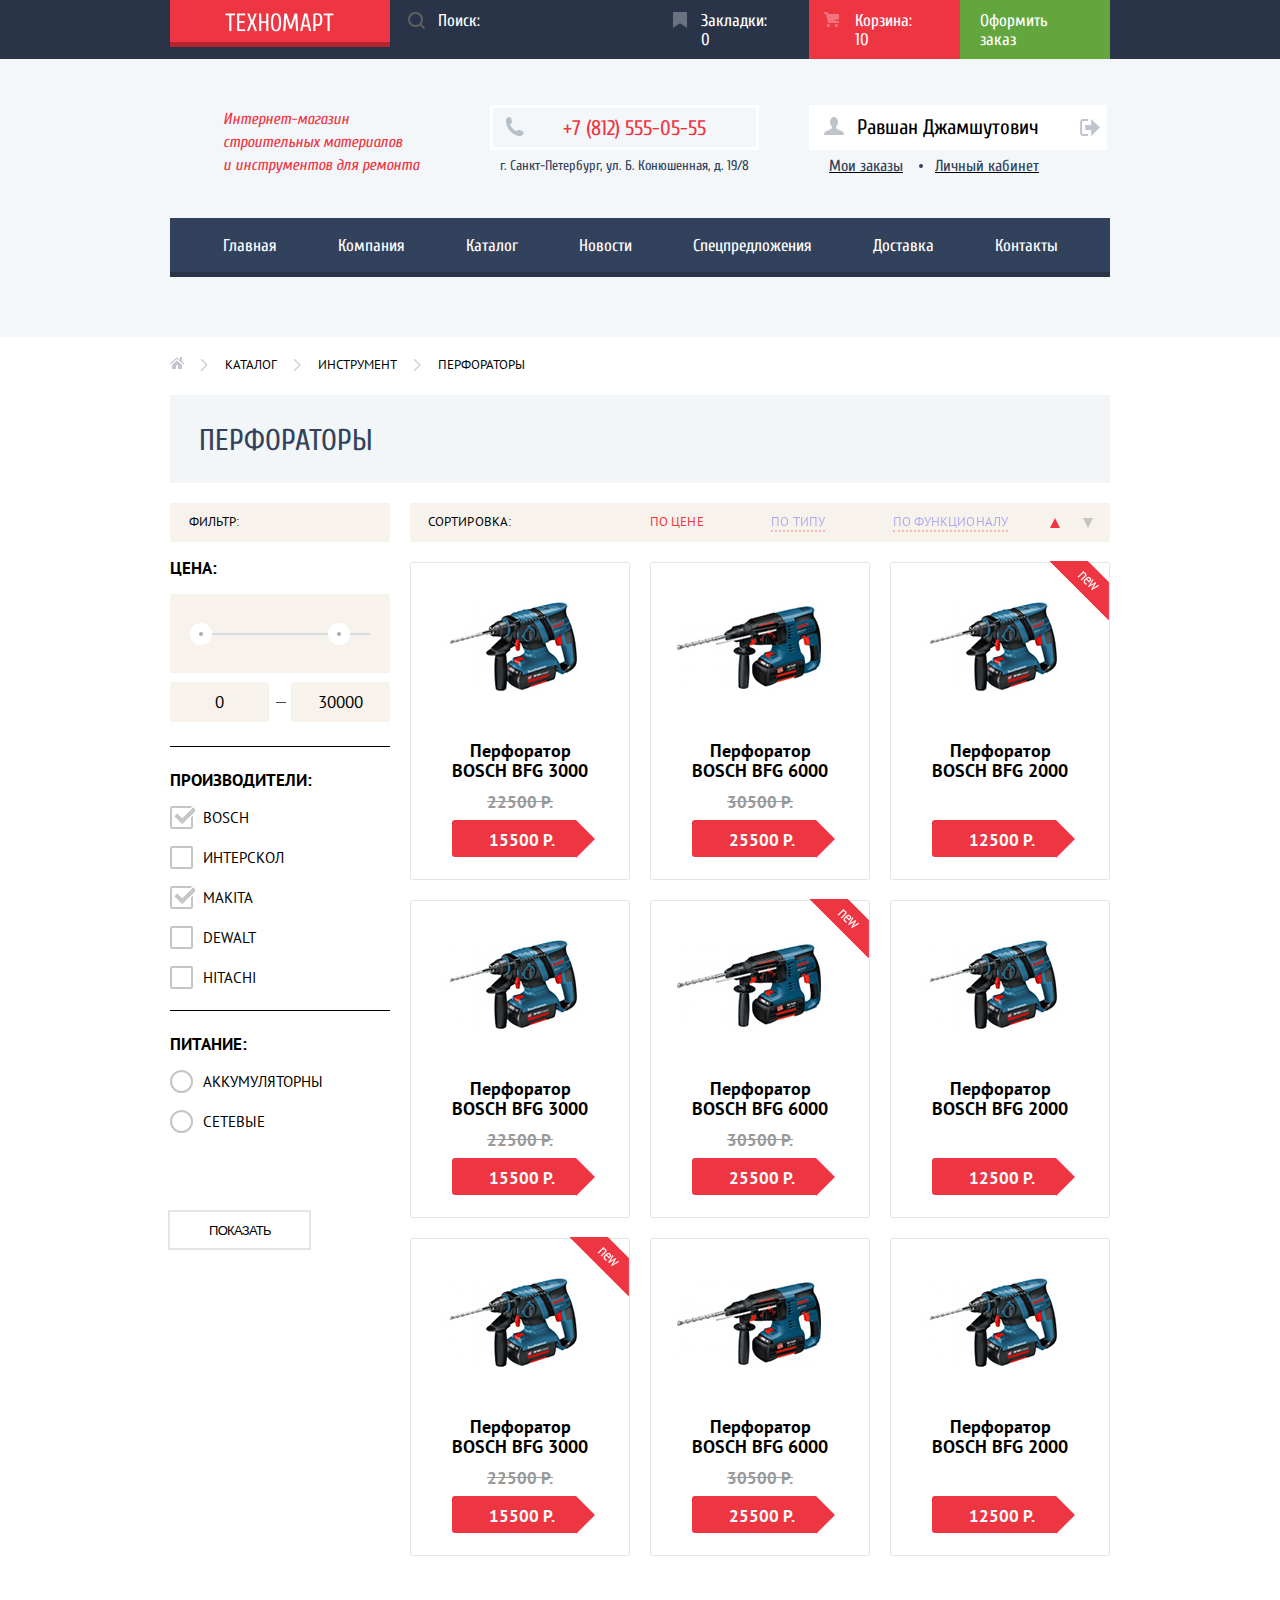
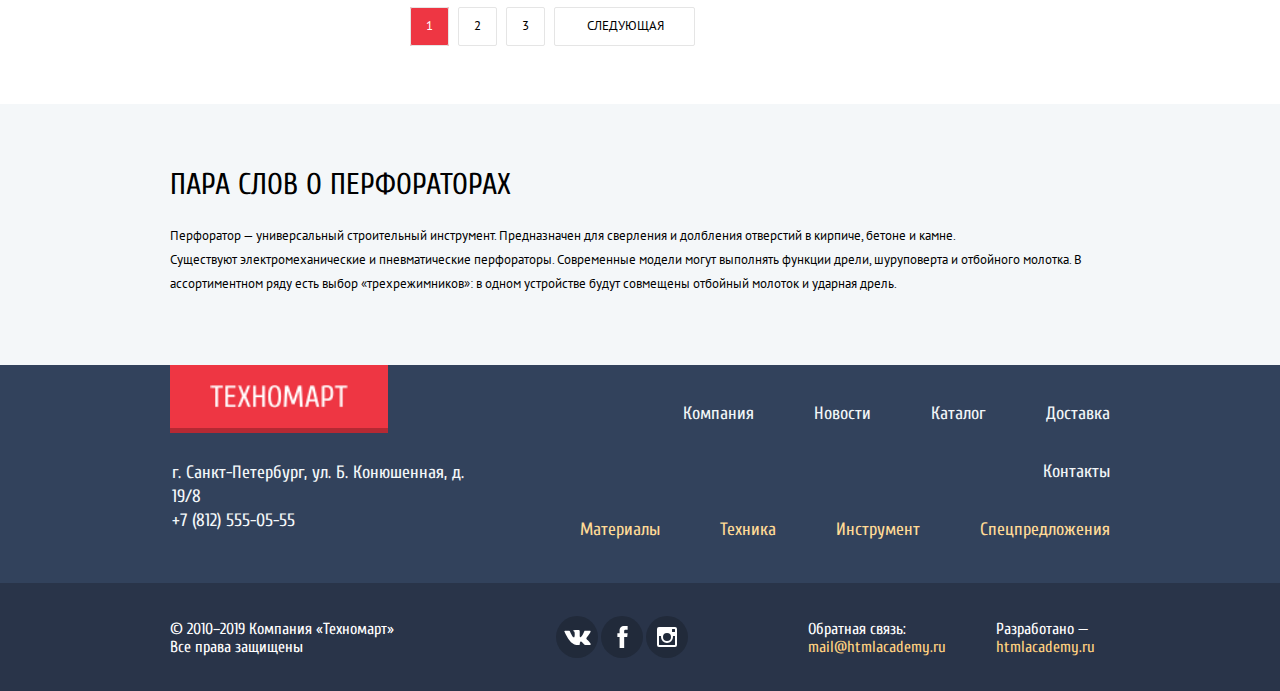
==== commit 96d074ee: "Закончил верстать декоративные элементы" ====
--- a/catalog.html
+++ b/catalog.html
@@ -11,31 +11,31 @@
 		<header class="main-header">
 			<div class="main-menu">
 				<div class="main-menu-wrapper container">
-					<a class="logo">
+					<a class="logo" href="index.html">
 						<img src="img/logo.png" width="109" height="19" alt="Логотип Техномарт">
 					</a>
-					<form class="search-form" action="" method="post">
-						<input type="search" name="search" placeholder="Поиск:"> 
+					<form class="search-form search-form-catalog" action="" method="post">
+						<input type="search" name="search" placeholder="Поиск:">
 					</form>
 					<a class="bookmarks" href="#">Закладки: 0</a>
-					<a class="basket" href="#">Корзина: 0</a>
+					<a class="basket basket-active" href="#">Корзина: 10</a>
 					<a class="order" href="#">Оформить заказ</a>
 				</div>
 			</div>
 			<div class="header-center  container">
-				<h1>Интернет-магазин строительных материалов<br> и инструментов для ремонта</h1>  
+				<h1>Интернет-магазин строительных материалов<br> и инструментов для ремонта</h1>
 				<div class="contacts">
 					<p class="telephone">+7 (812) 555-05-55</p>
 					<p>г. Санкт-Петербург, ул. Б. Конюшенная, д. 19/8</p>
 				</div>
 				<div class="user-navigation-personal">
 					<div class="user-navigation-name-wrapper">
-						<a class="user-navigation-name" href="#" aria-label="имя пользователя">Равшан Джамшутович</a>       
+						<a class="user-navigation-name" href="#" aria-label="имя пользователя">Равшан Джамшутович</a>
 						<a class="user-navigation-output" href="#" aria-label="выход">
 							<img src="img/icon-logout.png" width="20" height="17" alt="
 							Выход">
 						</a>
-					</div>		
+					</div>
 					<ul class="user-navigation-list">
 						<li><a class="my-orders" href="#">Мои заказы</a></li>
 						<li><a class="personal-area" href="#">Личный кабинет</a></li>
@@ -81,7 +81,7 @@
 									<li class="price-filter-item">
 										<input type="text" name="min-price" placeholder="0">
 									</li>
-									<li class="price-filter-item"> 
+									<li class="price-filter-item">
 										<input type="text" name="max-price" placeholder="30000">
 									</li>
 								</ul>
@@ -93,19 +93,19 @@
 										<input class="visually-hidden" id="filter-bosch" type="checkbox" name="filter-checkbox" value="BOSCH" checked>
 										<label for="filter-bosch">BOSCH</label>
 									</li>
-									<li class="product-filter-item"> 
+									<li class="product-filter-item">
 										<input class="visually-hidden" id="filter-interskul" type="checkbox" name="filter-checkbox" value="ИНТЕРСКОЛ">
 										<label for="filter-interskul">ИНТЕРСКОЛ</label>
 									</li>
-									<li class="product-filter-item"> 
+									<li class="product-filter-item">
 										<input class="visually-hidden" id="filter-makita" type="checkbox" name="filter-checkbox" value="MAKITA" checked>
 										<label for="filter-makita">MAKITA</label>
 									</li>
-									<li class="product-filter-item"> 
+									<li class="product-filter-item">
 										<input class="visually-hidden" id="filter-dewalt" type="checkbox" name="filter-checkbox" value="DEWALT">
 										<label for="filter-dewalt">DEWALT</label>
 									</li>
-									<li class="product-filter-item"> 
+									<li class="product-filter-item">
 										<input class="visually-hidden" id="filter-hitachi" type="checkbox" name="filter-checkbox" value="HITACHI">
 										<label for="filter-hitachi">HITACHI</label>
 									</li>
@@ -114,18 +114,18 @@
 							<fieldset>
 								<legend class="filters-type">Питание:</legend>
 								<ul class="nutrition-filter">
-									<li class="nutrition-filter-item"> 
+									<li class="nutrition-filter-item">
 										<input class="visually-hidden" id="filter-battery" type="radio" name="nutrition" value="battery">
 										<label for="filter-battery">Аккумуляторны</label>
 									</li>
-									<li class="nutrition-filter-item"> 
+									<li class="nutrition-filter-item">
 										<input class="visually-hidden" id="filter-network" type="radio" name="nutrition" value="network">
 										<label for="filter-network">Сетевые</label>
 									</li>
 								</ul>
 							</fieldset>
 							<button class="button-show" type="submit">Показать</button>
-						</form> 
+						</form>
 					</section>
 					<section class="catalog">
 						<h2 class="visually-hidden">Каталог перфораторов</h2>
@@ -143,7 +143,7 @@
 								<img src="img/item1.jpg" width="218" height="170" alt="Перфоратор Bosch bfg 3000">
 								<p class="catalog-item-price">
 									<del>22500 Р.</del>
-									<a class="catalog-item-bиtton" href="#">15500 Р.</a>
+									<a class="catalog-item-button" href="#">15500 Р.</a>
 								</p>
 							</li>
 							<li class="catalog-item">
@@ -151,15 +151,15 @@
 								<img src="img/item2.jpg" width="218" height="170" alt="Перфоратор Bosch bfg 6000">
 								<p class="catalog-item-price">
 									<del>30500 Р.</del>
-									<a class="catalog-item-bиtton" href="#">25500 Р.</a>
+									<a class="catalog-item-button" href="#">25500 Р.</a>
 								</p>
 							</li>
 							<li class="catalog-item flag-new">
 								<h3 class="catalog-item-title">Перфоратор BOSCH BFG 2000</h3>
-								<img src="img/item1.jpg" width="218" height="170" alt="Перфоратор Bosch bfg 2000"> 
+								<img src="img/item1.jpg" width="218" height="170" alt="Перфоратор Bosch bfg 2000">
 								<p class="catalog-item-price">
 									<span class="old-price"></span>
-									<a class="catalog-item-bиtton" href="#">12500 Р.</a>
+									<a class="catalog-item-button" href="#">12500 Р.</a>
 								</p>
 							</li>
 							<li class="catalog-item">
@@ -167,7 +167,7 @@
 								<img src="img/item1.jpg" width="218" height="170" alt="Перфоратор Bosch bfg 3000">
 								<p class="catalog-item-price">
 									<del>22500 Р.</del>
-									<a class="catalog-item-bиtton" href="#">15500 Р.</a>
+									<a class="catalog-item-button" href="#">15500 Р.</a>
 								</p>
 							</li>
 							<li class="catalog-item  flag-new">
@@ -175,15 +175,15 @@
 								<img src="img/item2.jpg" width="218" height="170" alt="Перфоратор Bosch bfg 6000">
 								<p class="catalog-item-price">
 									<del>30500 Р.</del>
-									<a class="catalog-item-bиtton" href="#">25500 Р.</a>
+									<a class="catalog-item-button" href="#">25500 Р.</a>
 								</p>
 							</li>
 							<li class="catalog-item">
 								<h3 class="catalog-item-title">Перфоратор BOSCH BFG 2000</h3>
-								<img src="img/item1.jpg" width="218" height="170" alt="Перфоратор Bosch bfg 2000"> 
+								<img src="img/item1.jpg" width="218" height="170" alt="Перфоратор Bosch bfg 2000">
 								<p class="catalog-item-price">
 									<span class="old-price"></span>
-									<a class="catalog-item-bиtton" href="#">12500 Р.</a>
+									<a class="catalog-item-button" href="#">12500 Р.</a>
 								</p>
 							</li>
 							<li class="catalog-item  flag-new">
@@ -191,7 +191,7 @@
 								<img src="img/item1.jpg" width="218" height="170" alt="Перфоратор Bosch bfg 3000">
 								<p class="catalog-item-price">
 									<del>22500 Р.</del>
-									<a class="catalog-item-bиtton" href="#">15500 Р.</a>
+									<a class="catalog-item-button" href="#">15500 Р.</a>
 								</p>
 							</li>
 							<li class="catalog-item">
@@ -199,17 +199,17 @@
 								<img src="img/item2.jpg" width="218" height="170" alt="Перфоратор Bosch bfg 6000">
 								<p class="catalog-item-price">
 									<del>30500 Р.</del>
-									<a class="catalog-item-bиtton" href="#">25500 Р.</a>
+									<a class="catalog-item-button" href="#">25500 Р.</a>
 								</p>
 							</li>
 							<li class="catalog-item">
 								<h3 class="catalog-item-title">Перфоратор BOSCH BFG 2000</h3>
-								<img src="img/item1.jpg" width="218" height="170" alt="Перфоратор Bosch bfg 2000"> 
+								<img src="img/item1.jpg" width="218" height="170" alt="Перфоратор Bosch bfg 2000">
 								<p class="catalog-item-price">
 									<span class="old-price"></span>
-									<a class="catalog-item-bиtton" href="#">12500 Р.</a>
-								</p>
-							</li>	  
+									<a class="catalog-item-button" href="#">12500 Р.</a>
+								</p>
+							</li>
 						</ul>
 						<ul class="pagination-list">
 							<li class="pagination-item pagination-item-current"><a>1</a></li>
@@ -219,7 +219,7 @@
 						</ul>
 					</section>
 				</div>
-			</div>	
+			</div>
 			<section class="description">
 				<div class="description-wrapper container">
 					<h2 class="description-headline">Пара слов о перфораторах</h2>
@@ -270,19 +270,19 @@
 									</svg>
 								</a></li>
 							</ul>
-						</div>   
+						</div>
 						<div class="developer">
 							<p>Обратная связь:<br>
 								<a href="#">mail@htmlacademy.ru</a>
 							</p>
 							<p>Разработано —<br>
 								<a href="https://htmlacademy.ru/intensive/htmlcss">htmlacademy.ru</a>
-							</p>	  
+							</p>
 						</div>
 					</div>
 				</div>
 			</footer>
-			
+
 			<div class="modal modal-information">
 				<button class="modal-close" type="button" aria-label="закрыть окно"></button>
 				<div class="headline-wrapper">
@@ -295,6 +295,6 @@
 					</p>
 				</div>
 			</div>
-			
+
 		</body>
-	</html>					+	</html>
--- a/css/style.css
+++ b/css/style.css
@@ -3,16 +3,16 @@
 	padding: 0;
 	font-family: "Cuprum", Arial, sans-serif;
 	font-size: 17px;
-	color: #000000;	
+	color: #000000;
 	position: relative;
 }
 
 body a {
-	text-decoration: none;    
+	text-decoration: none;
 }
 
 body ul {
-	list-style: none;    
+	list-style: none;
 }
 
 .container {
@@ -36,7 +36,6 @@
 	overflow: hidden;
 }
 
-/*         //////////    Главная страница     //////////    */
 .main-header {
 	background-color: #f4f7f9;
 }
@@ -80,9 +79,13 @@
 	position: relative;
 }
 
+.search-form-catalog input {
+	width: 265px;
+}
+
 .search-form input[type="search"]::-webkit-input-placeholder {
     color: #ffffff;
-} 
+}
 
 .search-form::before {
 	content: "";
@@ -94,7 +97,7 @@
 	background-image: url("../img/icon-search.png");
 	background-repeat: no-repeat;
 	background-position: 0 0;
-	filter: grayscale(1); 
+	filter: grayscale(1);
 }
 
 .search-form:hover::before {
@@ -152,6 +155,10 @@
 	display: block;
 	position: relative;
 	padding: 11px 30px 10px 46px;
+}
+
+.basket-active {
+	background-color: #ee3643;
 }
 
 .bookmarks::before {
@@ -210,7 +217,7 @@
 	line-height: 23px;
 	color: #ee3643;
 	padding: 0;
-	margin: 3px 0 0 53px; 
+	margin: 3px 0 0 53px;
 }
 
 .contacts {
@@ -305,25 +312,24 @@
 
 .top-navigation  {
 	margin: 0;
-	padding: 0;
+	padding: 0 22px;
 	line-height: 17px;
 	background-color: #32425c;
 	display: flex;
 	box-shadow: inset 0px -5px 0 0 #293449;
+	justify-content: space-between;
+}
+
+.top-navigation li {
+	flex-grow: 1;
+	text-align: center;
 }
 
 .top-navigation a {
 	display: block;
-	padding: 20px 32px 24px 30px;
+	padding-top: 19px;
+	padding-bottom: 23px;
 	color: #ffffff;
-}
-
-.top-navigation li:first-child a {
-	padding-left: 50px;
-}
-
-.top-navigation li:last-child a {
-	padding-right: 50px;
 }
 
 .top-navigation a:hover {
@@ -334,8 +340,6 @@
 	color: rgba(255, 255, 255, 0.5);
 	background-color: #1d2739;
 }
-
-/*         //////////      Секция каталог товаров и  услуг   //////////    */
 
 .catalog-offers {
 	margin-top: 58px;
@@ -362,7 +366,7 @@
 	font-weight: bold;
 	padding: 22px 10px 7px 22px;
 	margin: 0;
-	margin-bottom: 6px;
+	margin-bottom: 9px;
 	color: #ffffff;
 }
 
@@ -408,7 +412,7 @@
 	width: 135px;
 	font-size: 14px;
 	padding: 10px 0px 10px 0px;
-	margin: 0 140px 22px 25px;
+	margin: 0 24px 23px;
 	background-color: rgba(0,0,0, 0.1);
 	color: #ffffff;
 	text-transform: uppercase;
@@ -443,7 +447,7 @@
 .slider-controls {
 	position: absolute;
 	left: 50%;
-	bottom: 37px;
+	bottom: 35px;
 	z-index: 100;
 	width: 160px;
 	height: 18px;
@@ -535,7 +539,7 @@
 	color: #ffffff;
 	margin: 0;
 	margin-left: 25px;
-	margin-bottom: 123px;
+	margin-bottom: 126px;
 	position: relative;
 }
 
@@ -554,7 +558,7 @@
 
 .slider-item .button:active {
 	background-color: #ba2732;
-} 
+}
 
 .slider-item p::before {
 	content: "";
@@ -565,7 +569,7 @@
 	height: 40px;
 	background-image: url("../img/icon-left.png");
 	background-repeat: no-repeat;
-	background-position: 0 0; 
+	background-position: 0 0;
 }
 
 .slider-item p::after {
@@ -577,7 +581,7 @@
 	height: 40px;
 	background-image: url("../img/icon-left.png");
 	background-repeat: no-repeat;
-	background-position: 0 0; 
+	background-position: 0 0;
 	transform: rotate(180deg);
 }
 
@@ -621,8 +625,6 @@
 	background-repeat: no-repeat;
 	background-position: 0 0;
 }
-
-/*         //////////      Секция ПОПУЛЯРНЫЕ ТОВАРЫ  //////////    */
 
 .popular-catalog-item {
 	display: flex;
@@ -644,8 +646,6 @@
 	margin-top: 20px;
 	margin-bottom: 3px;
 }
-
-/*         //////////      Секция ПОПУЛЯРНЫЕ ПРОИЗВОДИТЕЛИ   //////////    */
 
 .wrapper-for-headline {
 	display: flex;
@@ -661,11 +661,10 @@
 	font-size: 30px;
 	line-height: 30px;
 	margin-left: 30px;
-	letter-spacing: -0.9px;
 }
 
 .wrapper-for-headline a {
-	margin: 23px 24px 26px 10px;
+	margin: 26px 25px 28px 10px;
 	padding: 11px 0px 10px 0px;
 	width: 253px;
 	text-align: center;
@@ -680,8 +679,6 @@
 }
 
 .manufacturers li {
-	width: 218px;
-	min-height: 143px;
 	border: 1px solid #eaeaea;
 	padding: 0;
 	margin-right: 20px;
@@ -692,19 +689,44 @@
 	margin-right: 0;
 }
 
-.manufacturers li a {
-	width: 220px;
-	min-height: 145px;
-	display: flex;
-	justify-content: center;
-	align-items: center;
-}
-
-/*         //////////      Секция СЕРВИСЫ    //////////    */
+.manufacturers a {
+	width: 218px;
+	min-height: 142px;
+	position: relative;
+	display: block;
+}
+
+.manufacturers img {
+	position: absolute;
+	left: 50%;
+	top: 50%;
+	transform: translate(-50%, -50%);
+}
+
+.bosch img {
+	margin-top: -2px;
+}
+
+.makita img {
+	margin-top: -4px;
+}
+
+.de-walt img {
+	margin-top: -4px;
+}
+
+.interscol img {
+	margin-top: -9px;
+}
+
+.metabo img {
+	margin-top: -5px;
+}
+
 .services {
 	background-color: #f4f7f9;
 	margin-bottom: 75px;
-	padding-top: 60px;
+	padding-top: 62px;
 }
 
 .services h2 {
@@ -713,7 +735,7 @@
 	text-transform: uppercase;
 	color: #000000;
 	margin: 0;
-	margin-bottom: 22px;
+	margin-bottom: 24px;
 }
 
 
@@ -728,7 +750,7 @@
 .services-wrapper {
 	display: flex;
 	position: relative;
-} 
+}
 
 .services-list::before {
 	content: "";
@@ -758,31 +780,50 @@
 	box-shadow: 0px 1px 0 0 #293449, 0px -1px 0 0 #405069;
 }
 
+.services-item a {
+	display: block;
+	max-width: 200px;
+	padding: 14px 144px 15px 22px;
+	color: #ffffff;
+	background-color: #32425c;
+}
+
 .services-item-current a {
 	display: block;
 	max-width: 200px;
-	padding: 16px 140px 15px 22px;
+	padding: 13px 140px 19px 22px;
 	color: #32425c;
 	background-color: #ffffff;
 	box-shadow: 0px 1px 0 0 #ffffff, 0px -1px 0 0 #ffffff;
 	font-weight: bold;
 }
 
-.services-item a {
-	display: block;
-	max-width: 200px;
-	padding: 16px 144px 15px 22px;
-	color: #ffffff;
-	background-color: #32425c;
-}
-
 .services-item a:hover {
 	background-color: #293449;
 }
 
+.services-wrapper div {
+	margin: 64px 130px 0 80px;
+}
+
 .service-delivery {
-	margin: 66px 130px 0 80px;
 	padding-bottom: 130px;
+}
+
+.service-warranty {
+	padding-bottom: 106px;
+}
+
+.service-credit {
+	padding-bottom: 178px;
+}
+
+.service-warranty {
+	display: none;
+}
+
+.service-credit {
+	display: none;
 }
 
 .services h3 {
@@ -791,24 +832,47 @@
 	text-transform: uppercase;
 	color: #32425c;
 	margin: 0;
-	margin-bottom: 20px;
+	margin-bottom: 23px;
 }
 
 .service-delivery p {
 	max-width: 275px;
 }
 
+.service-warranty p {
+	max-width: 380px;
+}
+
+.service-credit p {
+	max-width: 280px;
+}
+
 .services-wrapper {
 	background-image: url("../img/delivery.png");
 	background-repeat: no-repeat;
 	background-position: right bottom;
 }
 
-/*         //////////     Секция ИНФОРМАЦИЯ    //////////    */
 .information {
 	display: flex;
 	justify-content: space-between;
 	margin-bottom: 86px;
+}
+
+.services-show {
+	display: block;
+}
+
+.services-close {
+	display: none;
+}
+
+.services-img-warranty {
+	background-image: url("../img/guarantee.png");
+}
+
+.credit-img-warranty {
+	background-image: url("../img/credit.png");
 }
 
 .company {
@@ -832,15 +896,15 @@
 	color: #000000;
 	margin: 0;
 	margin-top: 23px;
-}	
+}
 
 .transport-companies-list {
 	font-size: 18px;
 	color: #000000;
 	margin: 0;
 	padding: 0;
-	margin-top: 10px; 
-	margin-bottom: 35px;
+	margin-top: 10px;
+	margin-bottom: 33px;
 }
 
 .transport-companies-item {
@@ -860,11 +924,6 @@
 
 .information .map {
 	width: 300px;
-}
-
-.information .map img {
-	margin-top: 32px;
-	margin-bottom: 44px;
 }
 
 .button {
@@ -879,11 +938,19 @@
 	padding: 10px 40px;
 }
 
+.map-oll {
+	display: block;
+	margin-top: 32px;
+	margin-bottom: 35px;
+}
+
 .write {
-	padding: 11px 61px;
-}
-
-/*         //////////     Секция ПОДВАЛ    //////////    */
+	padding: 11px 0;
+	display: block;
+	width: 100%;
+	text-align: center;
+}
+
 .page-footer {
 	background-color: #32425c;
 }
@@ -899,7 +966,6 @@
 	color: #f3f7f9;
 	margin-bottom: 50px;
 }
-
 
 .bottom-logo {
 	background-color: #ee3643;
@@ -926,7 +992,6 @@
 	display: flex;
 	flex-wrap: wrap;
 	justify-content: flex-end;
-	
 }
 
 .top-footer-wrapper li {
@@ -1012,13 +1077,11 @@
 
 .developer p:first-child {
 	margin-right: 50px;
-} 
+}
 
 .developer a:active {
 	color:#ee3643;
 }
-
-/*         //////////     Модальное окно    //////////    */
 
 .modal {
 	position: fixed;
@@ -1149,7 +1212,7 @@
 	background-color: #ffffff;
 	border: none;
 	cursor: pointer;
-	outline: none; 
+	outline: none;
 }
 
 .modal-map {
@@ -1167,10 +1230,8 @@
 
 .modal-map img {
 	margin-bottom: -5px;
-} 
-
-
-/*    //////////    Страница каталога      ///////////    */
+}
+
 .choice {
 	font-family: "PT Sans", Arial, sans-serif;
 }
@@ -1284,10 +1345,9 @@
 
 .breadcrumbs li {
 	font-size: 13px;
-	margin: 25px 15px;
-	margin: 0;
-	padding: 0;
-	margin-right: 40px;
+	margin: 0;
+	padding: 0;
+	margin-right: 41px;
 	position: relative;
 }
 
@@ -1295,18 +1355,19 @@
 	color: #000000;
 }
 
-.breadcrumbs li:nth-child(2)::after,
-.breadcrumbs li:nth-child(3)::after,
-.breadcrumbs li:nth-child(4)::after {
+.breadcrumbs li::after {
 	content: "";
 	position: absolute;
 	top: 3px;
-	left: -23px;
+	left: -25px;
 	width: 8px;
 	height: 12px;
 	background-image: url("../img/icon-right-small.png");
 	background-repeat: no-repeat;
-	background-position: 0 0; 
+	background-position: 0 0;
+}
+.breadcrumbs li:first-child::after {
+	display: none;
 }
 
 .choice h1 {
@@ -1314,7 +1375,6 @@
 	text-transform: uppercase;
 	font-size: 30px;
 	font-weight: 400;
-	letter-spacing: -0.9px;
 	color: #32425c;
 	background-color: #f2f6f8;
 	margin: 0 0 20px 0;
@@ -1339,7 +1399,7 @@
 	border-radius: 2px;
 	padding: 10px 0 12px 19px;
 	margin: 0;
-	margin-bottom: 14px;
+	margin-bottom: 15px;
 }
 
 .price-slider {
@@ -1423,7 +1483,7 @@
 	border: none;
 	margin: 0;
 	padding: 0;
-	margin-bottom: 21px;
+	margin-bottom: 22px;
 }
 
 .product-filter {
@@ -1501,6 +1561,7 @@
 	text-transform: uppercase;
 	font-weight: bold;
 	margin-bottom: 15px;
+	padding-left: 0;
 }
 
 .filters-manufacturers-form label {
@@ -1600,7 +1661,7 @@
 }
 
 .catalog-list-main {
-	margin: 20px 0 43px 0;
+	margin: 20px 0 41px 0;
 }
 
 .catalog-list h3 {
@@ -1612,7 +1673,7 @@
 }
 
 .catalog-list img {
-	order: -1; 
+	order: -1;
 	margin-bottom: 8px;
 	width: 218px;
 	height: 170px;
@@ -1636,7 +1697,7 @@
 .flag-new h3::after  {
 	position: absolute;
 	content: '';
-	top: 0px;
+	top: -2px;
 	right: 0px;
 	width: 60px;
 	height: 60px;
@@ -1645,24 +1706,24 @@
 	background-position: 0 0;
 }
 
-.catalog-item-bиtton {
+.catalog-item-button {
 	position: relative;
 	width: 80px;
-	margin: 7px 20px 18px 25px;
-	padding: 9px 25px 9px 37px;
+	margin: 7px 20px 22px 25px;
+	padding: 9px 25px 6px 37px;
 	color: white;
 	background: #ee3643;
 	border-radius: 3px;
 }
 
-.catalog-item-bиtton::after {
+.catalog-item-button::after {
     content: "";
 	position: absolute;
 	top: 0;
 	right: -20px;
 	width: 0;
 	height: 0;
-	border: 20px solid white;
+	border: 19px solid white;
 	border-left-color: #ee3643;
 }
 
@@ -1671,7 +1732,7 @@
 	margin-top: auto;
 	display: flex;
 	flex-direction: column;
-	align-items: center; 
+	align-items: center;
 }
 
 .catalog-list del {
@@ -1723,7 +1784,6 @@
 	font-size: 30px;
 	font-weight: 400;
 	text-transform: uppercase;
-	letter-spacing: -0.5px;
 	margin: 0;
 	padding-top: 63px;
 	padding-bottom: 22px;
@@ -1737,7 +1797,6 @@
 	padding-bottom: 69px;
 }
 
-/*         //////////      Модальное окно     //////////    */
 .modal-information {
 	border-top: 7px solid #ee3643;
 	width: 620px;
@@ -1765,13 +1824,13 @@
 	content: '';
 	position: absolute;
 	top: -15px;
-	left: 1px; 
+	left: 1px;
 	width: 66px;
 	height: 66px;
 	background-image: url("../img/modal-check.png");
 	background-repeat: no-repeat;
 	background-position: 0 0;
-} 
+}
 
 .modal-information-wrapper {
 	background-color: #f1f1f1;
@@ -1797,6 +1856,3 @@
 	margin: 37px 0;
 	padding: 14px 45px;
 }
-
-
-
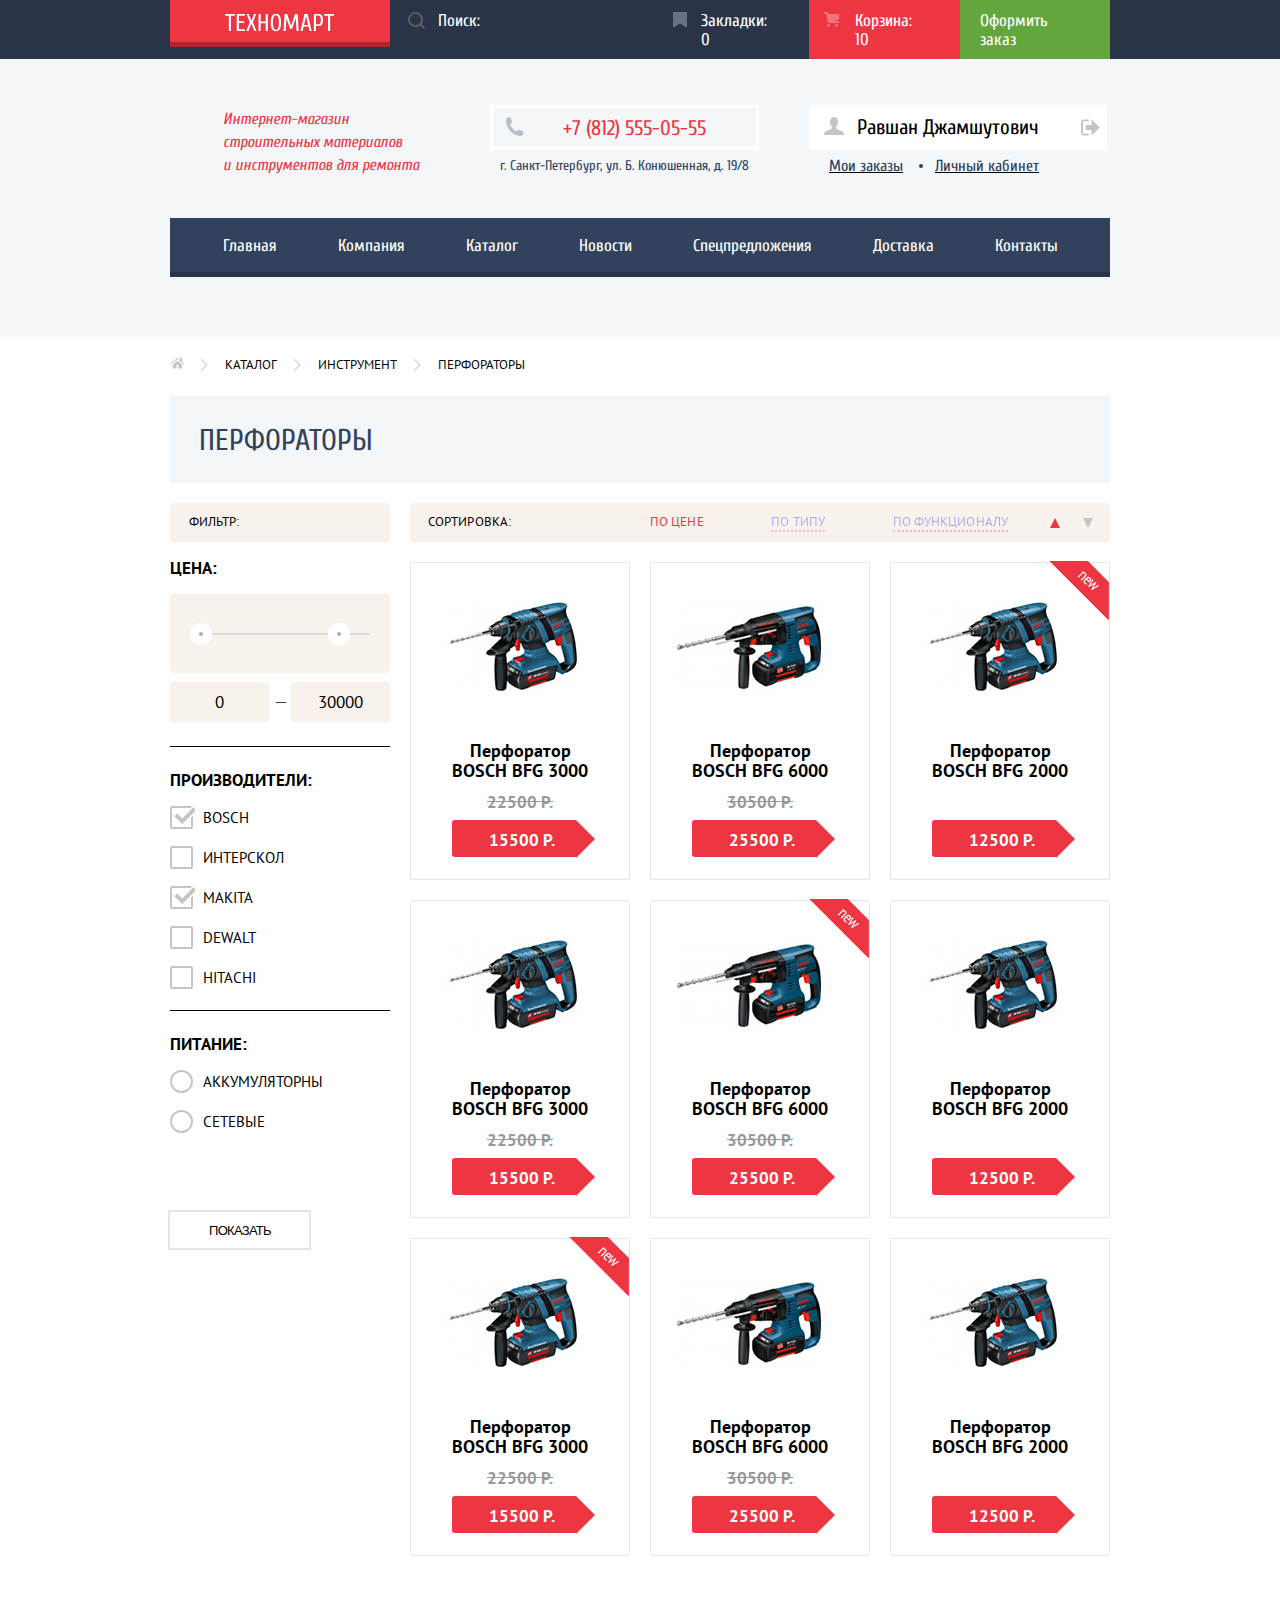
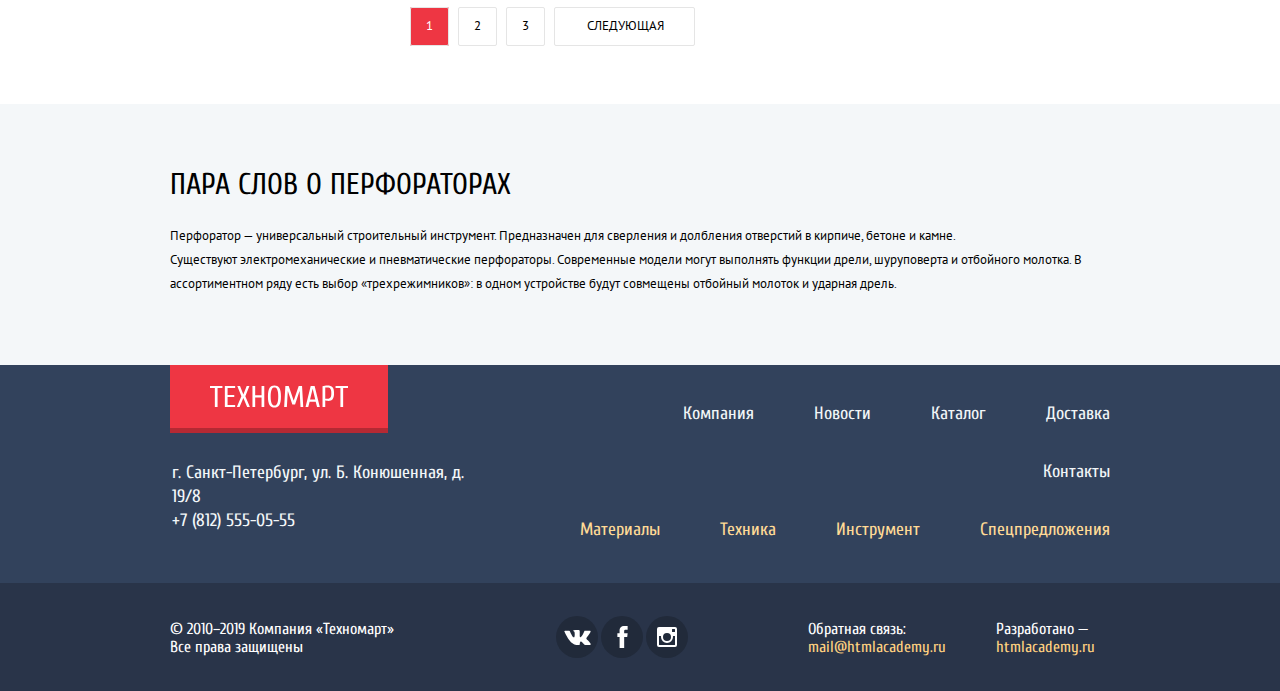
==== commit 188e4830: "Основное задание: декоративные элементы личного проекта" ====
--- a/catalog.html
+++ b/catalog.html
@@ -12,7 +12,7 @@
 			<div class="main-menu">
 				<div class="main-menu-wrapper container">
 					<a class="logo" href="index.html">
-						<img src="img/logo.png" width="109" height="19" alt="Логотип Техномарт">
+						<img src="img/logo.svg" width="109" height="19" alt="Логотип Техномарт">
 					</a>
 					<form class="search-form search-form-catalog" action="" method="post">
 						<input type="search" name="search" placeholder="Поиск:">
@@ -32,7 +32,7 @@
 					<div class="user-navigation-name-wrapper">
 						<a class="user-navigation-name" href="#" aria-label="имя пользователя">Равшан Джамшутович</a>
 						<a class="user-navigation-output" href="#" aria-label="выход">
-							<img src="img/icon-logout.png" width="20" height="17" alt="
+							<img src="img/icon-logout.svg" width="20" height="17" alt="
 							Выход">
 						</a>
 					</div>
@@ -59,7 +59,7 @@
 				<ul class="breadcrumbs">
 					<li>
 						<a href="index.html" aria-label="главная страница">
-							<img src="img/icon-home.png" width="14" height="12" alt="
+							<img src="img/icon-home.svg" width="14" height="12" alt="
 							Главная страница">
 						</a>
 					</li>
@@ -139,6 +139,10 @@
 						</div>
 						<ul class="catalog-list catalog-list-main">
 							<li class="catalog-item">
+								<div class="actions">
+									<a href="#" class="buy">Купить</a>
+									<a href="#" class="bookmark">В закладки</a>
+								</div>
 								<h3 class="catalog-item-title">Перфоратор BOSCH BFG 3000</h3>
 								<img src="img/item1.jpg" width="218" height="170" alt="Перфоратор Bosch bfg 3000">
 								<p class="catalog-item-price">
@@ -147,6 +151,10 @@
 								</p>
 							</li>
 							<li class="catalog-item">
+								<div class="actions">
+									<a href="#" class="buy">Купить</a>
+									<a href="#" class="bookmark">В закладки</a>
+								</div>
 								<h3 class="catalog-item-title">Перфоратор BOSCH BFG 6000</h3>
 								<img src="img/item2.jpg" width="218" height="170" alt="Перфоратор Bosch bfg 6000">
 								<p class="catalog-item-price">
@@ -155,6 +163,10 @@
 								</p>
 							</li>
 							<li class="catalog-item flag-new">
+								<div class="actions">
+									<a href="#" class="buy">Купить</a>
+									<a href="#" class="bookmark">В закладки</a>
+								</div>
 								<h3 class="catalog-item-title">Перфоратор BOSCH BFG 2000</h3>
 								<img src="img/item1.jpg" width="218" height="170" alt="Перфоратор Bosch bfg 2000">
 								<p class="catalog-item-price">
@@ -163,6 +175,10 @@
 								</p>
 							</li>
 							<li class="catalog-item">
+								<div class="actions">
+									<a href="#" class="buy">Купить</a>
+									<a href="#" class="bookmark">В закладки</a>
+								</div>
 								<h3 class="catalog-item-title">Перфоратор BOSCH BFG 3000</h3>
 								<img src="img/item1.jpg" width="218" height="170" alt="Перфоратор Bosch bfg 3000">
 								<p class="catalog-item-price">
@@ -171,6 +187,10 @@
 								</p>
 							</li>
 							<li class="catalog-item  flag-new">
+								<div class="actions">
+									<a href="#" class="buy">Купить</a>
+									<a href="#" class="bookmark">В закладки</a>
+								</div>
 								<h3 class="catalog-item-title">Перфоратор BOSCH BFG 6000</h3>
 								<img src="img/item2.jpg" width="218" height="170" alt="Перфоратор Bosch bfg 6000">
 								<p class="catalog-item-price">
@@ -179,6 +199,10 @@
 								</p>
 							</li>
 							<li class="catalog-item">
+								<div class="actions">
+									<a href="#" class="buy">Купить</a>
+									<a href="#" class="bookmark">В закладки</a>
+								</div>
 								<h3 class="catalog-item-title">Перфоратор BOSCH BFG 2000</h3>
 								<img src="img/item1.jpg" width="218" height="170" alt="Перфоратор Bosch bfg 2000">
 								<p class="catalog-item-price">
@@ -187,6 +211,10 @@
 								</p>
 							</li>
 							<li class="catalog-item  flag-new">
+								<div class="actions">
+									<a href="#" class="buy">Купить</a>
+									<a href="#" class="bookmark">В закладки</a>
+								</div>
 								<h3 class="catalog-item-title">Перфоратор BOSCH BFG 3000</h3>
 								<img src="img/item1.jpg" width="218" height="170" alt="Перфоратор Bosch bfg 3000">
 								<p class="catalog-item-price">
@@ -195,6 +223,10 @@
 								</p>
 							</li>
 							<li class="catalog-item">
+								<div class="actions">
+									<a href="#" class="buy">Купить</a>
+									<a href="#" class="bookmark">В закладки</a>
+								</div>
 								<h3 class="catalog-item-title">Перфоратор BOSCH BFG 6000</h3>
 								<img src="img/item2.jpg" width="218" height="170" alt="Перфоратор Bosch bfg 6000">
 								<p class="catalog-item-price">
@@ -203,6 +235,10 @@
 								</p>
 							</li>
 							<li class="catalog-item">
+								<div class="actions">
+									<a href="#" class="buy">Купить</a>
+									<a href="#" class="bookmark">В закладки</a>
+								</div>
 								<h3 class="catalog-item-title">Перфоратор BOSCH BFG 2000</h3>
 								<img src="img/item1.jpg" width="218" height="170" alt="Перфоратор Bosch bfg 2000">
 								<p class="catalog-item-price">
@@ -230,7 +266,7 @@
 		<footer class="page-footer">
 			<div class="top-footer container">
 				<div class="page-footer-contacts">
-					<img class="bottom-logo" src="img/logo.png" width="138" height="23" alt="Логотип Техномарт">
+					<img class="bottom-logo" src="img/logo.svg" width="138" height="23" alt="Логотип Техномарт">
 					<p>г. Санкт-Петербург, ул. Б. Конюшенная, д. 19/8<br>+7 (812) 555-05-55</p>
 				</div>
 				<div class="top-footer-wrapper">
@@ -254,47 +290,54 @@
 					<p class="copyright">© 2010–2019 Компания «Техномарт»<br>Все права защищены</p>
 					<div class="social">
 						<ul class="social-list">
-							<li><a class="social-button" href="#"><span class="visually-hidden">Вконтакте</span>
-								<svg xmlns="http://www.w3.org/2000/svg" width="27" height="15" viewBox="0 0 26.14 14.91">
-									<path d="M26 13.47l-.09-.17a13.55 13.55 0 0 0-2.6-3q-.87-.83-1.1-1.12A1 1 0 0 1 22 8a10.27 10.27 0 0 1 1.22-1.78l.88-1.16q2.35-3.13 2-4L26 .94a.8.8 0 0 0-.4-.22 2.14 2.14 0 0 0-.87 0h-3.92a.51.51 0 0 0-.27 0h-.3a.6.6 0 0 0-.15.14.93.93 0 0 0-.14.24 22.22 22.22 0 0 1-1.46 3.06q-.5.84-.93 1.46a7 7 0 0 1-.71.91 4.94 4.94 0 0 1-.52.47q-.23.18-.35.15l-.23-.05a.9.9 0 0 1-.31-.33 1.49 1.49 0 0 1-.16-.53v-.55-.65-.57-1.12-1-.75a3.14 3.14 0 0 0 0-.62 2.12 2.12 0 0 0-.14-.44.73.73 0 0 0-.28-.33 1.57 1.57 0 0 0-.46-.18A9 9 0 0 0 12.57 0a8.93 8.93 0 0 0-3.25.33 1.83 1.83 0 0 0-.52.41q-.25.3-.07.33a1.67 1.67 0 0 1 1.16.59l.08.16a2.6 2.6 0 0 1 .19.63 6.32 6.32 0 0 1 .12 1 10.59 10.59 0 0 1 0 1.7q-.07.71-.13 1.1a2.21 2.21 0 0 1-.18.64 2.69 2.69 0 0 1-.16.3l-.07.07a1 1 0 0 1-.37.07.86.86 0 0 1-.46-.19 3.27 3.27 0 0 1-.56-.52 7 7 0 0 1-.66-.93q-.37-.6-.76-1.42l-.22-.39q-.2-.38-.56-1.11t-.62-1.43A.9.9 0 0 0 5.2.9h-.07a.93.93 0 0 0-.22-.16A1.44 1.44 0 0 0 4.6.65L.87.68A1 1 0 0 0 .1.94L0 1a.44.44 0 0 0 0 .22 1.08 1.08 0 0 0 .08.37Q.9 3.53 1.86 5.31t1.66 2.87Q4.23 9.27 5 10.24t1 1.24l.37.41.34.33a8.06 8.06 0 0 0 1 .78 16.34 16.34 0 0 0 1.4.9 7.6 7.6 0 0 0 1.79.72 6.19 6.19 0 0 0 2 .22h1.57a1.08 1.08 0 0 0 .72-.3l.05-.07a.9.9 0 0 0 .1-.25 1.38 1.38 0 0 0 0-.37 4.48 4.48 0 0 1 .09-1.05 2.77 2.77 0 0 1 .23-.71 1.74 1.74 0 0 1 .29-.4 1.19 1.19 0 0 1 .23-.2h.11a.86.86 0 0 1 .77.21 4.52 4.52 0 0 1 .83.79q.39.47.93 1.05a6.41 6.41 0 0 0 1 .87l.27.16a3.31 3.31 0 0 0 .71.3 1.53 1.53 0 0 0 .76.07l3.48-.05a1.58 1.58 0 0 0 .8-.17.68.68 0 0 0 .34-.37 1.06 1.06 0 0 0 0-.46 1.71 1.71 0 0 0-.1-.36z" fill="#fff">
-									</path>
-								</svg>
-							</a></li>
-							<li><a class="social-button" href="#"><span class="visually-hidden">Фейсбук</span>
-								<svg xmlns="http://www.w3.org/2000/svg" width="19" height="22" viewBox="0 0 10.15 21.74"><path d="M3.34 1.12A4.77 4.77 0 0 1 6.53 0h3.61v3.81H7.81a1.07 1.07 0 0 0-1.09.83v2.55h3.42c-.08 1.23-.24 2.45-.41 3.67h-3v10.87H2.21V10.86H0V7.21h2.19V3.66a3.83 3.83 0 0 1 1.15-2.54z" fill="#fff"/>
-								</a></li>
-								<li><a class="social-button" href="#"><span class="visually-hidden">Инстаграм</span>
+							<li>
+								<a class="social-button" href="#"><span class="visually-hidden">Вконтакте</span>
+									<svg xmlns="http://www.w3.org/2000/svg" width="27" height="15" viewBox="0 0 26.14 14.91">
+										<path d="M26 13.47l-.09-.17a13.55 13.55 0 0 0-2.6-3q-.87-.83-1.1-1.12A1 1 0 0 1 22 8a10.27 10.27 0 0 1 1.22-1.78l.88-1.16q2.35-3.13 2-4L26 .94a.8.8 0 0 0-.4-.22 2.14 2.14 0 0 0-.87 0h-3.92a.51.51 0 0 0-.27 0h-.3a.6.6 0 0 0-.15.14.93.93 0 0 0-.14.24 22.22 22.22 0 0 1-1.46 3.06q-.5.84-.93 1.46a7 7 0 0 1-.71.91 4.94 4.94 0 0 1-.52.47q-.23.18-.35.15l-.23-.05a.9.9 0 0 1-.31-.33 1.49 1.49 0 0 1-.16-.53v-.55-.65-.57-1.12-1-.75a3.14 3.14 0 0 0 0-.62 2.12 2.12 0 0 0-.14-.44.73.73 0 0 0-.28-.33 1.57 1.57 0 0 0-.46-.18A9 9 0 0 0 12.57 0a8.93 8.93 0 0 0-3.25.33 1.83 1.83 0 0 0-.52.41q-.25.3-.07.33a1.67 1.67 0 0 1 1.16.59l.08.16a2.6 2.6 0 0 1 .19.63 6.32 6.32 0 0 1 .12 1 10.59 10.59 0 0 1 0 1.7q-.07.71-.13 1.1a2.21 2.21 0 0 1-.18.64 2.69 2.69 0 0 1-.16.3l-.07.07a1 1 0 0 1-.37.07.86.86 0 0 1-.46-.19 3.27 3.27 0 0 1-.56-.52 7 7 0 0 1-.66-.93q-.37-.6-.76-1.42l-.22-.39q-.2-.38-.56-1.11t-.62-1.43A.9.9 0 0 0 5.2.9h-.07a.93.93 0 0 0-.22-.16A1.44 1.44 0 0 0 4.6.65L.87.68A1 1 0 0 0 .1.94L0 1a.44.44 0 0 0 0 .22 1.08 1.08 0 0 0 .08.37Q.9 3.53 1.86 5.31t1.66 2.87Q4.23 9.27 5 10.24t1 1.24l.37.41.34.33a8.06 8.06 0 0 0 1 .78 16.34 16.34 0 0 0 1.4.9 7.6 7.6 0 0 0 1.79.72 6.19 6.19 0 0 0 2 .22h1.57a1.08 1.08 0 0 0 .72-.3l.05-.07a.9.9 0 0 0 .1-.25 1.38 1.38 0 0 0 0-.37 4.48 4.48 0 0 1 .09-1.05 2.77 2.77 0 0 1 .23-.71 1.74 1.74 0 0 1 .29-.4 1.19 1.19 0 0 1 .23-.2h.11a.86.86 0 0 1 .77.21 4.52 4.52 0 0 1 .83.79q.39.47.93 1.05a6.41 6.41 0 0 0 1 .87l.27.16a3.31 3.31 0 0 0 .71.3 1.53 1.53 0 0 0 .76.07l3.48-.05a1.58 1.58 0 0 0 .8-.17.68.68 0 0 0 .34-.37 1.06 1.06 0 0 0 0-.46 1.71 1.71 0 0 0-.1-.36z" fill="#fff">
+										</path>
+									</svg>
+								</a>
+							</li>
+							<li>
+								<a class="social-button" href="#"><span class="visually-hidden">Фейсбук</span>
+									<svg xmlns="http://www.w3.org/2000/svg" width="19" height="22" viewBox="0 0 10.15 21.74"><path d="M3.34 1.12A4.77 4.77 0 0 1 6.53 0h3.61v3.81H7.81a1.07 1.07 0 0 0-1.09.83v2.55h3.42c-.08 1.23-.24 2.45-.41 3.67h-3v10.87H2.21V10.86H0V7.21h2.19V3.66a3.83 3.83 0 0 1 1.15-2.54z" fill="#fff"/>
+									</svg>
+								</a>
+							</li>
+							<li>
+								<a class="social-button" href="#"><span class="visually-hidden">Инстаграм</span>
 									<svg xmlns="http://www.w3.org/2000/svg" width="20" height="20" viewBox="0 0 20 20">
 										<path d="M18 0H2a2 2 0 0 0-2 2v16a2 2 0 0 0 2 2h16a2 2 0 0 0 2-2V2a2 2 0 0 0-2-2zm-8 6a4 4 0 1 1-4 4 4 4 0 0 1 4-4zM2.5 18a.47.47 0 0 1-.5-.5V9h2.1a3.4 3.4 0 0 0-.1 1 6 6 0 1 0 12 0 3.4 3.4 0 0 0-.1-1H18v8.5a.47.47 0 0 1-.5.5zM18 4.5a.47.47 0 0 1-.5.5h-2a.47.47 0 0 1-.5-.5v-2a.47.47 0 0 1 .5-.5h2a.47.47 0 0 1 .5.5z" fill="#fff">
 										</path>
 									</svg>
-								</a></li>
-							</ul>
-						</div>
-						<div class="developer">
-							<p>Обратная связь:<br>
-								<a href="#">mail@htmlacademy.ru</a>
-							</p>
-							<p>Разработано —<br>
-								<a href="https://htmlacademy.ru/intensive/htmlcss">htmlacademy.ru</a>
-							</p>
-						</div>
+								</a>
+							</li>
+						</ul>
 					</div>
-				</div>
-			</footer>
-
-			<div class="modal modal-information">
-				<button class="modal-close" type="button" aria-label="закрыть окно"></button>
-				<div class="headline-wrapper">
-					<h2 class="modal-information-headline container-modal">Товар добавлен в корзину!</h2>
-				</div>
-				<div class="modal-information-wrapper">
-					<p class="container-modal-information">
-						<a class="modal-information-make button" href="#">Oформить заказ</a>
-						<button class="modal-information-continue" type="button">Продолжить покупки</button>
-					</p>
-				</div>
-			</div>
-
-		</body>
-	</html>
+					<div class="developer">
+						<p>Обратная связь:<br>
+							<a href="#">mail@htmlacademy.ru</a>
+						</p>
+						<p>Разработано —<br>
+							<a href="https://htmlacademy.ru/intensive/htmlcss">htmlacademy.ru</a>
+						</p>
+					</div>
+				</div>
+			</div>
+		</footer>
+		
+		<div class="modal modal-information">
+			<button class="modal-close" type="button" aria-label="закрыть окно"></button>
+			<div class="headline-wrapper">
+				<h2 class="modal-information-headline container-modal">Товар добавлен в корзину!</h2>
+			</div>
+			<div class="modal-information-wrapper">
+				<p class="container-modal-information">
+					<a class="modal-information-make button" href="#">Oформить заказ</a>
+					<button class="modal-information-continue" type="button">Продолжить покупки</button>
+				</p>
+			</div>
+		</div>
+		<script src="js/script.js"></script>
+	</body>
+</html>
--- a/css/style.css
+++ b/css/style.css
@@ -94,7 +94,7 @@
 	left: 18px;
 	width: 17px;
 	height: 17px;
-	background-image: url("../img/icon-search.png");
+	background-image: url("../img/icon-search.svg");       /* !!!!!!!!!!!!!!!!!!! */
 	background-repeat: no-repeat;
 	background-position: 0 0;
 	filter: grayscale(1);
@@ -168,7 +168,7 @@
 	left: 18px;
 	width: 14px;
 	height: 16px;
-	background-image: url("../img/icon-bookmark.png");
+	background-image: url("../img/icon-bookmark.svg");
 	background-repeat: no-repeat;
 	background-position: 0 0;
 	opacity: 0.3;
@@ -181,7 +181,7 @@
 	left: 15px;
 	width: 15px;
 	height: 15px;
-	background-image: url("../img/cart-icon.png");
+	background-image: url("../img/cart-icon.svg");
 	background-repeat: no-repeat;
 	background-position: 0 0;
 	opacity: 0.3;
@@ -251,7 +251,7 @@
 	left: 15px;
 	width: 19px;
 	height: 19px;
-	background-image: url("../img/icon-phone.png");
+	background-image: url("../img/icon-phone.svg");
 	background-repeat: no-repeat;
 	background-position: 0 0;
 }
@@ -284,7 +284,7 @@
 	left: 14px;
 	width: 20px;
 	height: 17px;
-	background-image: url("../img/icon-login.png");
+	background-image: url("../img/icon-login.svg");
 	background-repeat: no-repeat;
 	background-position: 0 0;
 	opacity: 0.3;
@@ -377,7 +377,7 @@
 	right: 43px;
 	width: 44px;
 	height: 65px;
-	background-image: url("../img/icon-1.png");
+	background-image: url("../img/icon-1.svg");
 	background-repeat: no-repeat;
 	background-position: 0 0;
 }
@@ -389,7 +389,7 @@
 	right: 28px;
 	width: 75px;
 	height: 61px;
-	background-image: url("../img/icon-2.png");
+	background-image: url("../img/icon-2.svg");
 	background-repeat: no-repeat;
 	background-position: 0 0;
 }
@@ -401,7 +401,7 @@
 	right: 32px;
 	width: 78px;
 	height: 62px;
-	background-image: url("../img/icon-3.png");
+	background-image: url("../img/icon-3.svg");
 	background-repeat: no-repeat;
 	background-position: 0 0;
 }
@@ -567,7 +567,7 @@
 	left: 1px;
 	width: 22px;
 	height: 40px;
-	background-image: url("../img/icon-left.png");
+	background-image: url("../img/icon-left.svg");
 	background-repeat: no-repeat;
 	background-position: 0 0;
 }
@@ -579,7 +579,7 @@
 	right: 20px;
 	width: 22px;
 	height: 40px;
-	background-image: url("../img/icon-left.png");
+	background-image: url("../img/icon-left.svg");
 	background-repeat: no-repeat;
 	background-position: 0 0;
 	transform: rotate(180deg);
@@ -609,7 +609,7 @@
 	right: 45px;
 	width: 59px;
 	height: 72px;
-	background-image: url("../img/icon-4.png");
+	background-image: url("../img/icon-4.svg");
 	background-repeat: no-repeat;
 	background-position: 0 0;
 }
@@ -621,7 +621,7 @@
 	right: 30px;
 	width: 78px;
 	height: 63px;
-	background-image: url("../img/icon-5.png");
+	background-image: url("../img/icon-5.svg");
 	background-repeat: no-repeat;
 	background-position: 0 0;
 }
@@ -776,19 +776,20 @@
 }
 
 .services-item {
-	margin-bottom: 2px;
-	box-shadow: 0px 1px 0 0 #293449, 0px -1px 0 0 #405069;
-}
-
-.services-item a {
 	display: block;
 	max-width: 200px;
 	padding: 14px 144px 15px 22px;
 	color: #ffffff;
 	background-color: #32425c;
-}
-
-.services-item-current a {
+	box-shadow: 0px 1px 0 0 #293449, 0px -1px 0 0 #405069;
+	margin-bottom: 2px;
+}
+
+.services-item:hover {
+	background-color: #293449;
+}
+
+.services-item-current {
 	display: block;
 	max-width: 200px;
 	padding: 13px 140px 19px 22px;
@@ -798,8 +799,8 @@
 	font-weight: bold;
 }
 
-.services-item a:hover {
-	background-color: #293449;
+.services-item-current:hover {
+	background-color: #ffffff;
 }
 
 .services-wrapper div {
@@ -859,9 +860,7 @@
 	margin-bottom: 86px;
 }
 
-.services-show {
-	display: block;
-}
+
 
 .services-close {
 	display: none;
@@ -1265,7 +1264,7 @@
 	left: 15px;
 	width: 20px;
 	height: 18px;
-	background-image: url("../img/icon-user.png");
+	background-image: url("../img/icon-user.svg");
 	background-repeat: no-repeat;
 	background-position: 0 0;
 	opacity: 0.3;
@@ -1362,7 +1361,7 @@
 	left: -25px;
 	width: 8px;
 	height: 12px;
-	background-image: url("../img/icon-right-small.png");
+	background-image: url("../img/icon-right-small.svg");
 	background-repeat: no-repeat;
 	background-position: 0 0;
 }
@@ -1662,6 +1661,53 @@
 
 .catalog-list-main {
 	margin: 20px 0 41px 0;
+	position: relative;
+}
+
+.catalog-item .actions {
+  position: absolute;
+  top: 5px;
+  left: 2px;
+  width: 216px;
+  height: 88px;
+  padding: 40px 0;
+  text-align: center;
+  background-color: rgba(255,255,255,0.9);
+  z-index: 5;
+  }
+
+.catalog-item .actions .buy,
+.catalog-item .actions .bookmark {
+  display: block;
+  width: 129px;
+  margin: 0 auto;
+  margin-bottom: 7px;
+  padding: 7px 0;
+  background-color: #63a63e;
+  border: 3px solid #63a63e;
+  border-bottom-color: #367315;
+  border-radius:3px;
+  color: white;
+  font-size: 14px;
+  font-weight: normal;
+  font-family: "Cuprum", sans-serif;
+  line-height: 18px;
+  text-decoration: none;
+  text-transform: uppercase;
+}
+
+.catalog-item .actions .bookmark {
+  color: #32425c;
+  background: white;
+  border-bottom-color: #63a63e;
+}
+
+.catalog-item .actions {
+  display: none;
+}
+
+.catalog-item:hover .actions {
+  display: block;
 }
 
 .catalog-list h3 {
@@ -1704,6 +1750,7 @@
 	background-image: url("../img/new-flag.png");
 	background-repeat: no-repeat;
 	background-position: 0 0;
+	z-index: 10;
 }
 
 .catalog-item-button {
@@ -1856,3 +1903,7 @@
 	margin: 37px 0;
 	padding: 14px 45px;
 }
+
+.show {
+	display: block;
+}
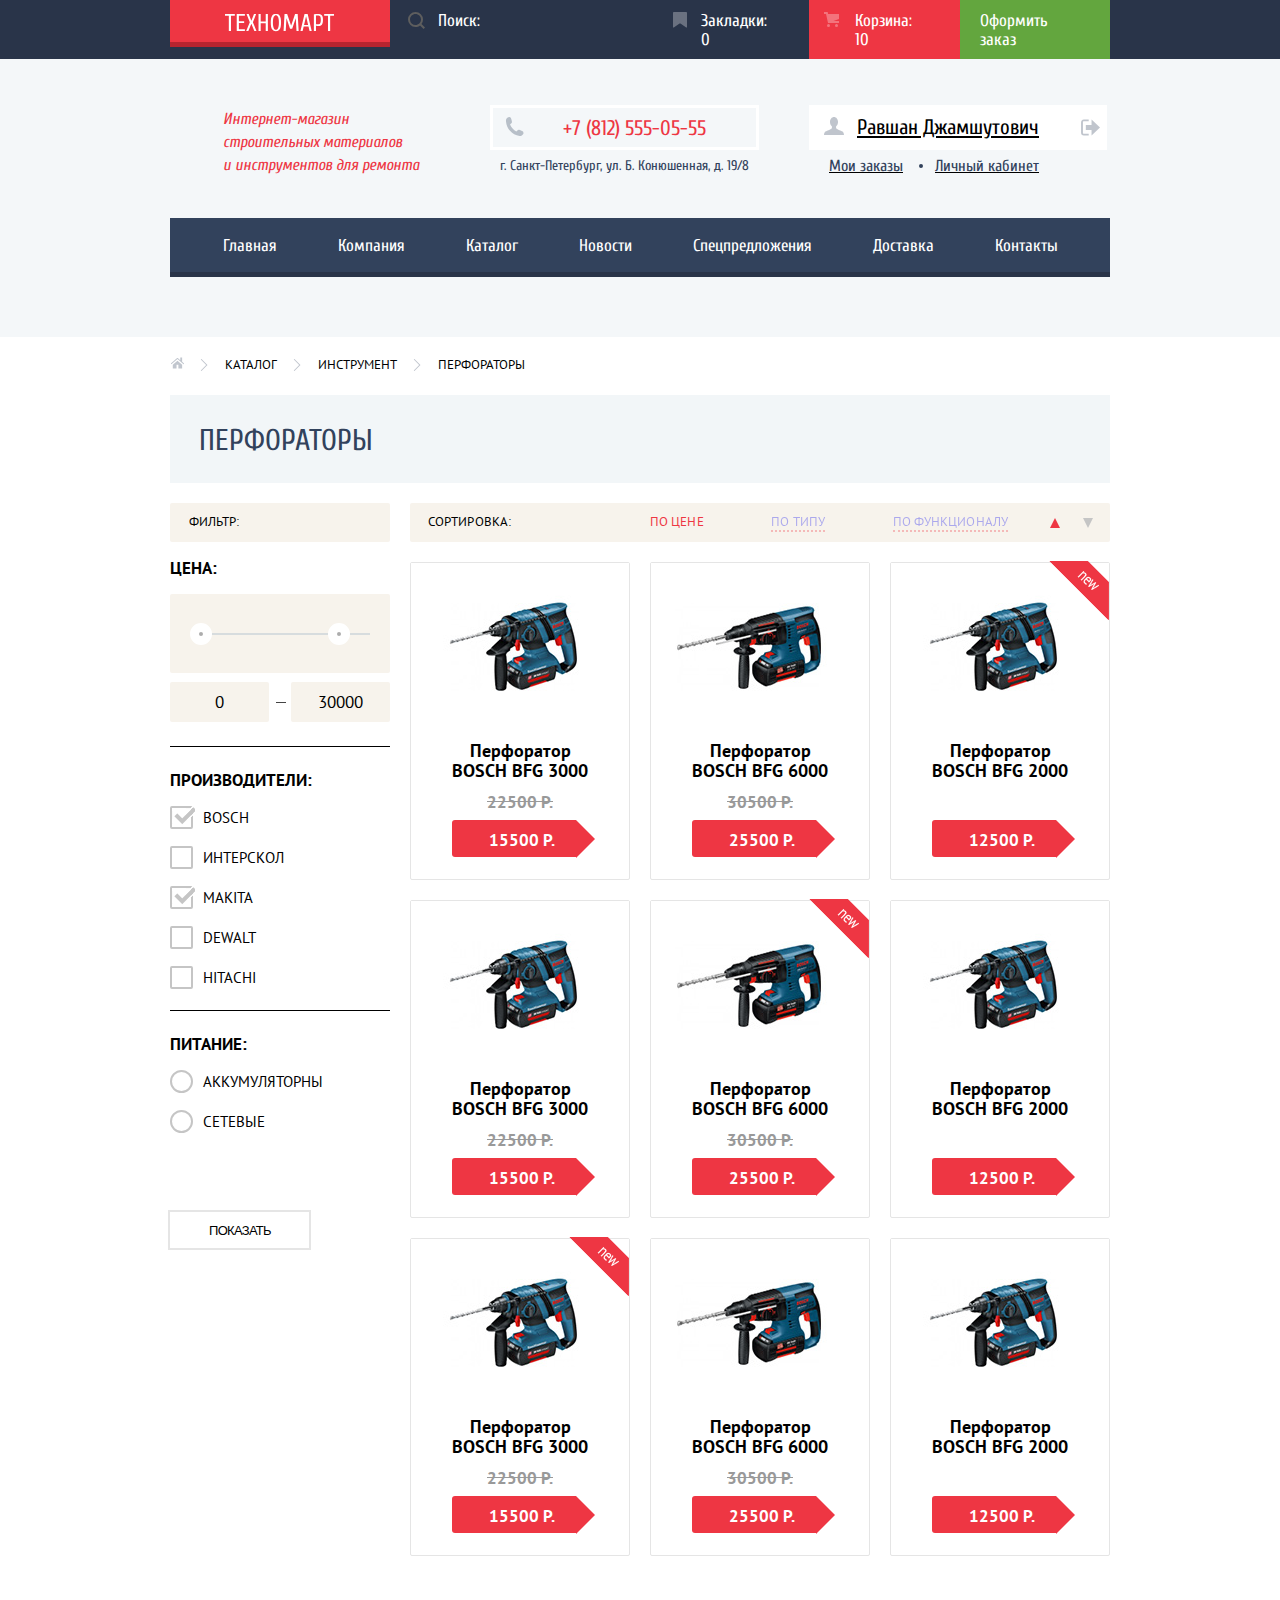
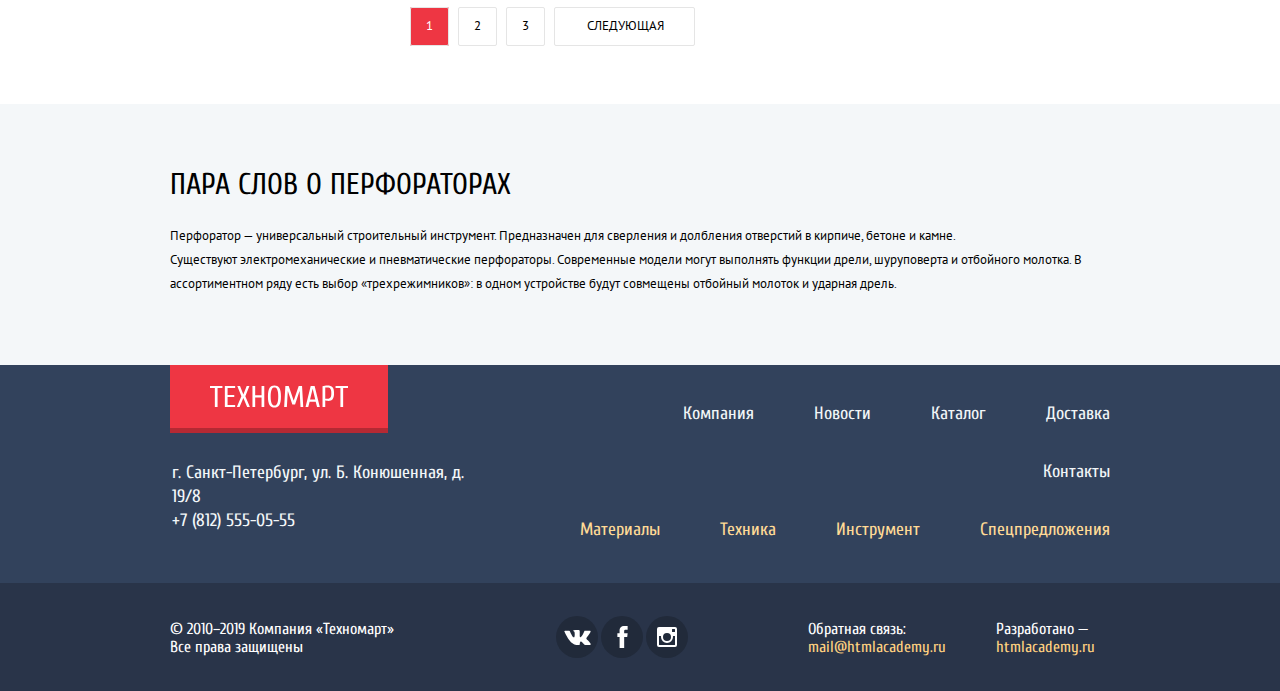
==== commit e66e0791: "добавил немного js" ====
--- a/catalog.html
+++ b/catalog.html
@@ -327,7 +327,7 @@
 		</footer>
 		
 		<div class="modal modal-information">
-			<button class="modal-close" type="button" aria-label="закрыть окно"></button>
+			<button id="close-modal-information"class="modal-close" type="button" aria-label="закрыть окно"></button>
 			<div class="headline-wrapper">
 				<h2 class="modal-information-headline container-modal">Товар добавлен в корзину!</h2>
 			</div>
--- a/css/style.css
+++ b/css/style.css
@@ -7,13 +7,6 @@
 	position: relative;
 }
 
-body a {
-	text-decoration: none;
-}
-
-body ul {
-	list-style: none;
-}
 
 .container {
 	width: 940px;
@@ -148,6 +141,7 @@
 
 .main-menu a {
 	color: #ffffff;
+	text-decoration: none;
 }
 
 .bookmarks,
@@ -261,6 +255,7 @@
 	padding: 0;
 	display: flex;
 	max-width: 280px;
+	list-style: none;
 }
 
 .user-navigation a {
@@ -271,6 +266,7 @@
 	padding: 10px 24px 11px 24px;
 	margin: 0 10px 0 0;
 	position: relative;
+	text-decoration: none;
 }
 
 .user-navigation .come-in {
@@ -318,6 +314,7 @@
 	display: flex;
 	box-shadow: inset 0px -5px 0 0 #293449;
 	justify-content: space-between;
+	list-style: none;
 }
 
 .top-navigation li {
@@ -330,6 +327,7 @@
 	padding-top: 19px;
 	padding-bottom: 23px;
 	color: #ffffff;
+	text-decoration: none;
 }
 
 .top-navigation a:hover {
@@ -351,6 +349,7 @@
 	margin: 0;
 	padding:0;
 	justify-content: space-between;
+	list-style: none;
 }
 
 .catalog-goods-item {
@@ -417,6 +416,7 @@
 	color: #ffffff;
 	text-transform: uppercase;
 	border-radius: 2px;
+	text-decoration: none;
 }
 
 .materials-item {
@@ -549,6 +549,7 @@
 	padding: 10px 0px 10px 0px;
 	width: 195px;
 	text-align: center;
+	text-decoration: none;
 }
 
 .slider-item .button:hover,
@@ -592,6 +593,7 @@
 	margin: 0;
 	padding: 0;
 	padding-left: 20px;
+	list-style: none;
 }
 
 .discounts-item {
@@ -645,6 +647,7 @@
 	margin: 0;
 	margin-top: 20px;
 	margin-bottom: 3px;
+	list-style: none;
 }
 
 .wrapper-for-headline {
@@ -668,6 +671,7 @@
 	padding: 11px 0px 10px 0px;
 	width: 253px;
 	text-align: center;
+	text-decoration: none;
 }
 
 .manufacturers {
@@ -676,6 +680,7 @@
 	padding: 0;
 	margin: 0;
 	margin-bottom: 85px;
+	list-style: none;
 }
 
 .manufacturers li {
@@ -694,6 +699,7 @@
 	min-height: 142px;
 	position: relative;
 	display: block;
+	text-decoration: none;
 }
 
 .manufacturers img {
@@ -768,6 +774,7 @@
 	margin: 0;
 	margin-top: 70px;
 	padding: 0;
+	list-style: none;
 }
 
 .services-list li {
@@ -783,6 +790,7 @@
 	background-color: #32425c;
 	box-shadow: 0px 1px 0 0 #293449, 0px -1px 0 0 #405069;
 	margin-bottom: 2px;
+	text-decoration: none;
 }
 
 .services-item:hover {
@@ -790,8 +798,6 @@
 }
 
 .services-item-current {
-	display: block;
-	max-width: 200px;
 	padding: 13px 140px 19px 22px;
 	color: #32425c;
 	background-color: #ffffff;
@@ -904,6 +910,7 @@
 	padding: 0;
 	margin-top: 10px;
 	margin-bottom: 33px;
+	list-style: none;
 }
 
 .transport-companies-item {
@@ -991,6 +998,7 @@
 	display: flex;
 	flex-wrap: wrap;
 	justify-content: flex-end;
+	list-style: none;
 }
 
 .top-footer-wrapper li {
@@ -999,10 +1007,12 @@
 
 .bottom-navigation-list a {
 	color: #f1f5f7;
+	text-decoration: none;
 }
 
 .products-list a {
 	color: #ffda96;
+	text-decoration: none;
 }
 .developer a:hover,
 .products-list a:hover,
@@ -1056,6 +1066,7 @@
 
 .bottom-footer a {
 	color: #ffd180;
+	text-decoration: none;
 }
 
 .social a:hover,
@@ -1110,6 +1121,7 @@
 	cursor: pointer;
 	padding: 15px 15px;
 	border: 0;
+	z-index: 3;
 }
 
 .modal-close::before,
@@ -1229,6 +1241,17 @@
 
 .modal-map img {
 	margin-bottom: -5px;
+	position: absolute;
+  top: 0;
+  left: 0;
+  z-index: 1;
+	z-index: 1;
+}
+
+.modal-map iframe {
+	position: relative;
+	z-index: 2;
+	border: none;
 }
 
 .choice {
@@ -1290,10 +1313,12 @@
 	margin-top: 7px;
 	padding-left: 20px;
 	position: relative;
+	list-style: none;
 }
 
 .user-navigation-list a {
 	color: #32425c;
+	text-decoration: none;
 }
 
 .my-orders,
@@ -1340,6 +1365,7 @@
 	display: flex;
 	margin: 19px 10px 22px 0px;
 	padding: 0;
+	list-style: none;
 }
 
 .breadcrumbs li {
@@ -1352,6 +1378,7 @@
 
 .breadcrumbs a {
 	color: #000000;
+	text-decoration: none;
 }
 
 .breadcrumbs li::after {
@@ -1449,6 +1476,7 @@
 	justify-content: space-between;
 	border-bottom: 1px solid black;
 	position: relative;
+	list-style: none;
 }
 
 .price-filter-item input {
@@ -1606,11 +1634,13 @@
 	padding-right: 102px;
 	margin: 10px 0 12px 0;
 	position: relative;
+	list-style: none;
 }
 
 .sorting-list a {
 	opacity: 0.3;
 	border-bottom: 2px dotted #ee3643;
+	text-decoration: none;
 }
 
 .sorting-list .sorting-current {
@@ -1665,49 +1695,49 @@
 }
 
 .catalog-item .actions {
-  position: absolute;
-  top: 5px;
-  left: 2px;
-  width: 216px;
-  height: 88px;
-  padding: 40px 0;
-  text-align: center;
-  background-color: rgba(255,255,255,0.9);
-  z-index: 5;
-  }
+	position: absolute;
+	top: 5px;
+	left: 2px;
+	width: 216px;
+	height: 88px;
+	padding: 40px 0;
+	text-align: center;
+	background-color: rgba(255,255,255,0.9);
+	z-index: 5;
+}
 
 .catalog-item .actions .buy,
 .catalog-item .actions .bookmark {
-  display: block;
-  width: 129px;
-  margin: 0 auto;
-  margin-bottom: 7px;
-  padding: 7px 0;
-  background-color: #63a63e;
-  border: 3px solid #63a63e;
-  border-bottom-color: #367315;
-  border-radius:3px;
-  color: white;
-  font-size: 14px;
-  font-weight: normal;
-  font-family: "Cuprum", sans-serif;
-  line-height: 18px;
-  text-decoration: none;
-  text-transform: uppercase;
+	display: block;
+	width: 129px;
+	margin: 0 auto;
+	margin-bottom: 7px;
+	padding: 7px 0;
+	background-color: #63a63e;
+	border: 3px solid #63a63e;
+	border-bottom-color: #367315;
+	border-radius:3px;
+	color: white;
+	font-size: 14px;
+	font-weight: normal;
+	font-family: "Cuprum", sans-serif;
+	line-height: 18px;
+	text-decoration: none;
+	text-transform: uppercase;
 }
 
 .catalog-item .actions .bookmark {
-  color: #32425c;
-  background: white;
-  border-bottom-color: #63a63e;
+	color: #32425c;
+	background: white;
+	border-bottom-color: #63a63e;
 }
 
 .catalog-item .actions {
-  display: none;
+	display: none;
 }
 
 .catalog-item:hover .actions {
-  display: block;
+	display: block;
 }
 
 .catalog-list h3 {
@@ -1761,6 +1791,7 @@
 	color: white;
 	background: #ee3643;
 	border-radius: 3px;
+	text-decoration: none;
 }
 
 .catalog-item-button::after {
@@ -1793,6 +1824,7 @@
 	padding: 0;
 	margin: 0;
 	margin-bottom: 70px;
+	list-style: none;
 }
 
 .pagination-list a {
@@ -1803,6 +1835,7 @@
 	border: 1px solid #e5e5e5;
 	border-radius: 2px;
 	margin-right: 9px;
+	text-decoration: none;
 }
 
 .pagination-list li:last-child a {
@@ -1812,6 +1845,7 @@
 .pagination-item-current a {
 	color: #ffffff;
 	background-color: #ee3643;
+	text-decoration: none;
 }
 
 .pagination-item a:hover {
@@ -1853,6 +1887,7 @@
 	font-size: 18px;
 	box-shadow: 0px 20px 40px 0 rgba(0, 0, 0, 0.75);
 	display: none;
+	z-index:30;
 }
 
 .headline-wrapper {
@@ -1894,6 +1929,7 @@
 .modal-information-wrapper a {
 	margin: 37px 0;
 	padding: 14px 60px;
+	text-decoration: none;
 }
 
 .modal-information-wrapper button {
@@ -1907,3 +1943,8 @@
 .show {
 	display: block;
 }
+
+.show-catalog {
+	display: block;
+}
+
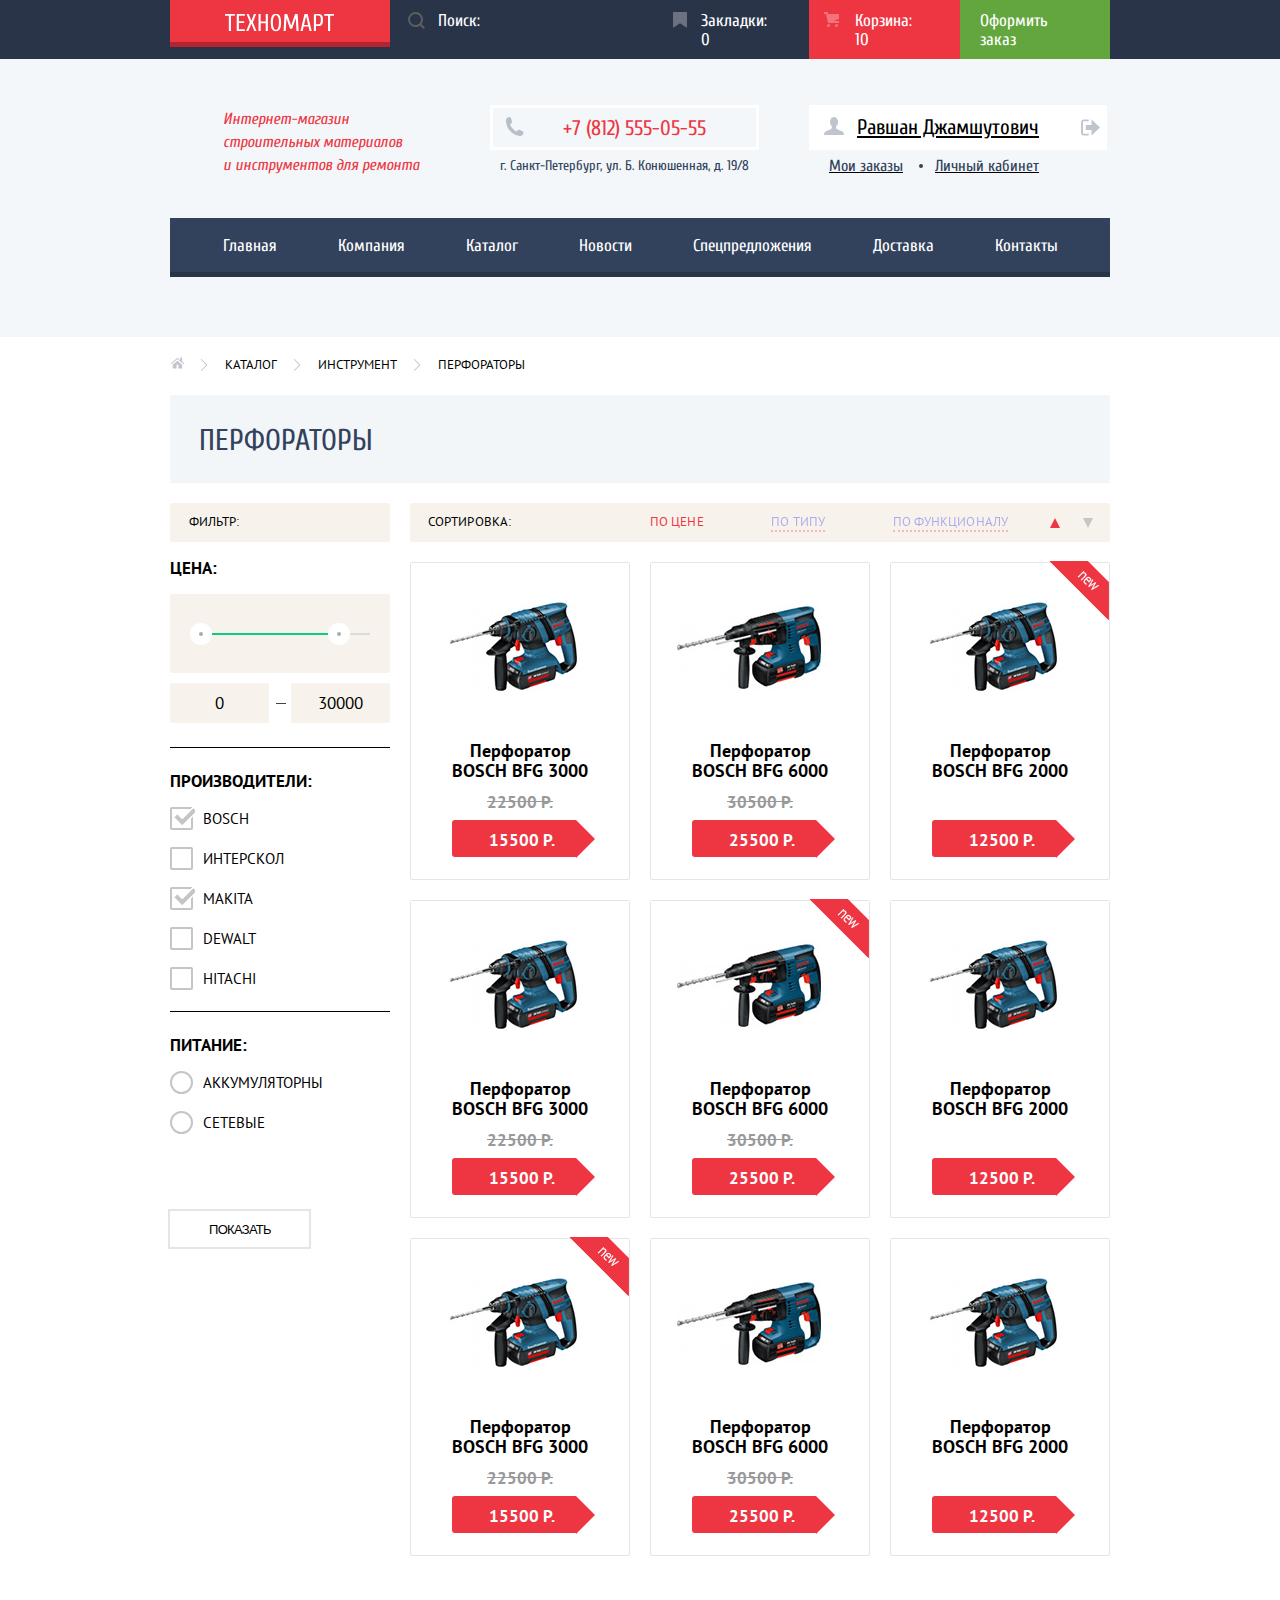
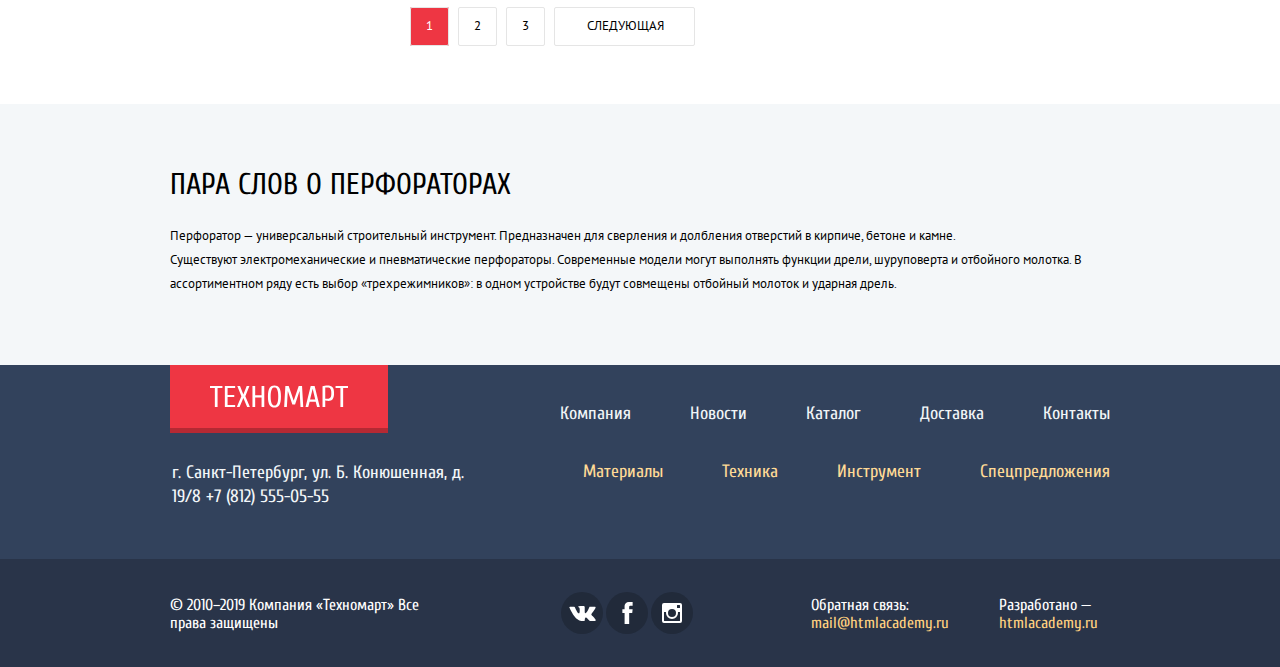
==== commit 78745503: "20. Основное задание: завершаем вёрстку личного проекта." ====
--- a/catalog.html
+++ b/catalog.html
@@ -14,7 +14,7 @@
 					<a class="logo" href="index.html">
 						<img src="img/logo.svg" width="109" height="19" alt="Логотип Техномарт">
 					</a>
-					<form class="search-form search-form-catalog" action="" method="post">
+					<form class="search-form search-form-catalog" method="post">
 						<input type="search" name="search" placeholder="Поиск:">
 					</form>
 					<a class="bookmarks" href="#">Закладки: 0</a>
@@ -71,7 +71,7 @@
 				<div class="choice-wrapper">
 					<section class="filters">
 						<h2>Фильтр:</h2>
-						<form class="filters-manufacturers-form" action="" method="get">
+						<form class="filters-manufacturers-form" method="get">
 							<fieldset>
 								<legend class="filters-type">Цена:</legend>
 								<div class="price-slider">
@@ -267,7 +267,7 @@
 			<div class="top-footer container">
 				<div class="page-footer-contacts">
 					<img class="bottom-logo" src="img/logo.svg" width="138" height="23" alt="Логотип Техномарт">
-					<p>г. Санкт-Петербург, ул. Б. Конюшенная, д. 19/8<br>+7 (812) 555-05-55</p>
+					<p>г. Санкт-Петербург, ул. Б. Конюшенная, д. 19/8 +7 (812) 555-05-55</p>
 				</div>
 				<div class="top-footer-wrapper">
 					<ul class="bottom-navigation-list">
@@ -287,7 +287,7 @@
 			</div>
 			<div class="bottom-footer">
 				<div class="bottom-footer-wrapper container">
-					<p class="copyright">© 2010–2019 Компания «Техномарт»<br>Все права защищены</p>
+					<p class="copyright">© 2010–2019 Компания «Техномарт» Все права защищены</p>
 					<div class="social">
 						<ul class="social-list">
 							<li>
@@ -315,10 +315,10 @@
 						</ul>
 					</div>
 					<div class="developer">
-						<p>Обратная связь:<br>
+						<p>Обратная связь:
 							<a href="#">mail@htmlacademy.ru</a>
 						</p>
-						<p>Разработано —<br>
+						<p>Разработано —
 							<a href="https://htmlacademy.ru/intensive/htmlcss">htmlacademy.ru</a>
 						</p>
 					</div>
@@ -327,7 +327,7 @@
 		</footer>
 		
 		<div class="modal modal-information">
-			<button id="close-modal-information"class="modal-close" type="button" aria-label="закрыть окно"></button>
+			<button id="close-modal-information" class="modal-close" type="button" aria-label="закрыть окно"></button>
 			<div class="headline-wrapper">
 				<h2 class="modal-information-headline container-modal">Товар добавлен в корзину!</h2>
 			</div>
--- a/css/style.css
+++ b/css/style.css
@@ -5,6 +5,7 @@
 	font-size: 17px;
 	color: #000000;
 	position: relative;
+	min-width: 960px;
 }
 
 
@@ -360,7 +361,7 @@
 }
 
 .catalog-goods-item h3 {
-	font-family: Cuprum;
+	font-family:  "Cuprum", Arial, sans-serif;
 	font-size: 24px;
 	font-weight: bold;
 	padding: 22px 10px 7px 22px;
@@ -645,8 +646,7 @@
 
 .catalog-list-popular {
 	margin: 0;
-	margin-top: 20px;
-	margin-bottom: 3px;
+	margin-top: 17px;
 	list-style: none;
 }
 
@@ -751,6 +751,7 @@
 	line-height: 24px;
 	color: #000000;
 	margin: 0;
+	width: 400px;
 }
 
 .services-wrapper {
@@ -847,7 +848,7 @@
 }
 
 .service-warranty p {
-	max-width: 380px;
+	max-width: 370px;
 }
 
 .service-credit p {
@@ -891,7 +892,7 @@
 	font-size: 30px;
 	color: #000000;
 	margin: 0;
-	margin-bottom: 24px;
+	margin-bottom: 22px;
 }
 
 .information p {
@@ -901,6 +902,14 @@
 	color: #000000;
 	margin: 0;
 	margin-top: 23px;
+}
+
+.information p:nth-child(3) {
+	width: 400px;
+}
+
+.map p {
+	width: 200px;
 }
 
 .transport-companies-list {
@@ -938,6 +947,7 @@
 	color: #ffffff;
 	background-color: #ee3643;
 	border-radius: 2px;
+	text-decoration: none;
 }
 
 .about-company {
@@ -947,7 +957,7 @@
 .map-oll {
 	display: block;
 	margin-top: 32px;
-	margin-bottom: 35px;
+	margin-bottom: 34px;
 }
 
 .write {
@@ -984,6 +994,7 @@
 	margin: 0;
 	margin-left: 2px;
 	min-width: 325px;
+	width: 300px;
 }
 
 
@@ -1002,7 +1013,7 @@
 }
 
 .top-footer-wrapper li {
-	margin: 17px 0 17px 60px;
+	margin: 17px 0 17px 59px;
 }
 
 .bottom-navigation-list a {
@@ -1040,7 +1051,12 @@
 }
 
 .copyright {
-	margin: 37px 162px 35px 0;
+	margin: 37px 141px 35px 0;
+	min-width: 250px;
+}
+
+.social {
+	margin-right: 118px;
 }
 
 .social ul {
@@ -1083,6 +1099,7 @@
 	width: auto;
 	margin: 0;
 	padding: 0;
+	width: 138px;
 }
 
 .developer p:first-child {
@@ -1108,12 +1125,13 @@
 	font-size: 18px;
 	border-top: 7px solid #ee3643;
 	display: none;
+	z-index: 200;
 }
 
 .modal-close {
 	position: absolute;
-	top: 9px;
-	right: 9px;
+	top: 6px;
+	right: 5px;
 	font-size: 0;
 	width: 22px;
 	height: 22px;
@@ -1148,14 +1166,15 @@
 	display: flex;
 	justify-content: space-between;
 	flex-wrap: wrap;
-	margin-top: 46px;
-	margin-bottom: 20px;
+	margin-top: 10px;
+	margin-bottom: 17px;
 	margin-left: auto;
 	margin-right: auto;
 }
 
 .user-field {
-	max-width: 220px;
+	min-width: 220px;
+	margin-top: 35px;
 }
 
 .modal-letter-wrapper label {
@@ -1181,7 +1200,7 @@
 }
 
 .modal-letter-wrapper textarea {
-	padding-top: 12px;
+	padding-top: 5px;
 	padding-bottom: 12px;
 	resize: none;
 	height: 114px;
@@ -1191,7 +1210,7 @@
 .modal-letter-form input::placeholder {
 	font-family: "PT Sans", Arial, sans-serif;
 	color: #999999;
-	font-size: 17px;
+	font-size: 13px;
 }
 
 .modal-letter-wrapper textarea:hover,
@@ -1233,6 +1252,7 @@
 	margin-left: -470px;
 	box-shadow: 0px 0px 25px -10px rgba(0, 0, 0, 0.75);
 	display: none;
+	z-index: 200;
 }
 
 .modal-map-wrapper {
@@ -1242,9 +1262,9 @@
 .modal-map img {
 	margin-bottom: -5px;
 	position: absolute;
-  top: 0;
-  left: 0;
-  z-index: 1;
+	top: 0;
+	left: 0;
+	z-index: 1;
 	z-index: 1;
 }
 
@@ -1434,8 +1454,18 @@
 	background-color: #f7f3ec;
 	padding-top: 39px;
 	border-radius: 2px;
-	margin-bottom: 9px;
-	position: relative;
+	margin-bottom: 10px;
+	position: relative;
+}
+
+.price-slider::after {
+	content: "";
+	position: absolute;
+	top: 39px;
+	left: 42px;
+	width: 116px;
+    height: 2px;
+	background-color: #0BCD7A;
 }
 
 .price-slider p {
@@ -1443,7 +1473,6 @@
 	border-top: 2px solid #d7dcde;
 	margin: 0 auto;
 }
-
 
 .price-slider p::after {
 	content: "";
@@ -1541,9 +1570,9 @@
 	padding: 0;
 }
 
-.product-filter-item::before {
-	position: absolute;
-	content: '';
+.product-filter-item input + label::before {
+	position: absolute;
+	content: "";
 	left: 0px;
 	width: 19px;
 	height: 19px;
@@ -1553,7 +1582,7 @@
 
 .product-filter-item input:checked + label::after {
 	position: absolute;
-	content: '';
+	content: "";
 	left: 0px;
 	width: 25px;
 	height: 19px;
@@ -1573,9 +1602,9 @@
 	border-radius: 50%;
 }
 
-.nutrition-filter-item::before {
-	position: absolute;
-	content: '';
+.nutrition-filter-item input + label::before {
+	position: absolute;
+	content: "";
 	left: 0px;
 	width: 19px;
 	height: 19px;
@@ -1603,7 +1632,7 @@
 	border: none;
 	text-transform: uppercase;
 	display: block;
-	margin: 62px 0 0 0;
+	margin: 60px 0 0 0;
 	padding: 11px 38px 10px 39px;
 }
 
@@ -1651,7 +1680,7 @@
 
 .sorting-list::after {
 	position: absolute;
-	content: '';
+	content: "";
 	top: 5px;
 	right: 50px;
 	width: 0px;
@@ -1667,7 +1696,7 @@
 
 .sorting-list::before {
 	position: absolute;
-	content: '';
+	content: "";
 	top: 5px;
 	right: 17px;
 	width: 0px;
@@ -1694,7 +1723,7 @@
 	position: relative;
 }
 
-.catalog-item .actions {
+.actions {
 	position: absolute;
 	top: 5px;
 	left: 2px;
@@ -1706,8 +1735,8 @@
 	z-index: 5;
 }
 
-.catalog-item .actions .buy,
-.catalog-item .actions .bookmark {
+.actions .buy,
+.actions .bookmark {
 	display: block;
 	width: 129px;
 	margin: 0 auto;
@@ -1720,23 +1749,24 @@
 	color: white;
 	font-size: 14px;
 	font-weight: normal;
-	font-family: "Cuprum", sans-serif;
+	font-family:  "Cuprum", Arial, sans-serif;
 	line-height: 18px;
 	text-decoration: none;
 	text-transform: uppercase;
 }
 
-.catalog-item .actions .bookmark {
+.actions .bookmark {
 	color: #32425c;
 	background: white;
 	border-bottom-color: #63a63e;
 }
 
-.catalog-item .actions {
+.actions {
 	display: none;
 }
 
-.catalog-item:hover .actions {
+.catalog-item:hover .actions,
+.popular-catalog-item:hover .actions {
 	display: block;
 }
 
@@ -1772,7 +1802,7 @@
 
 .flag-new h3::after  {
 	position: absolute;
-	content: '';
+	content: "";
 	top: -2px;
 	right: 0px;
 	width: 60px;
@@ -1903,7 +1933,7 @@
 }
 
 .modal-information h2::before {
-	content: '';
+	content: "";
 	position: absolute;
 	top: -15px;
 	left: 1px;
@@ -1944,7 +1974,5 @@
 	display: block;
 }
 
-.show-catalog {
-	display: block;
-}
-
+
+
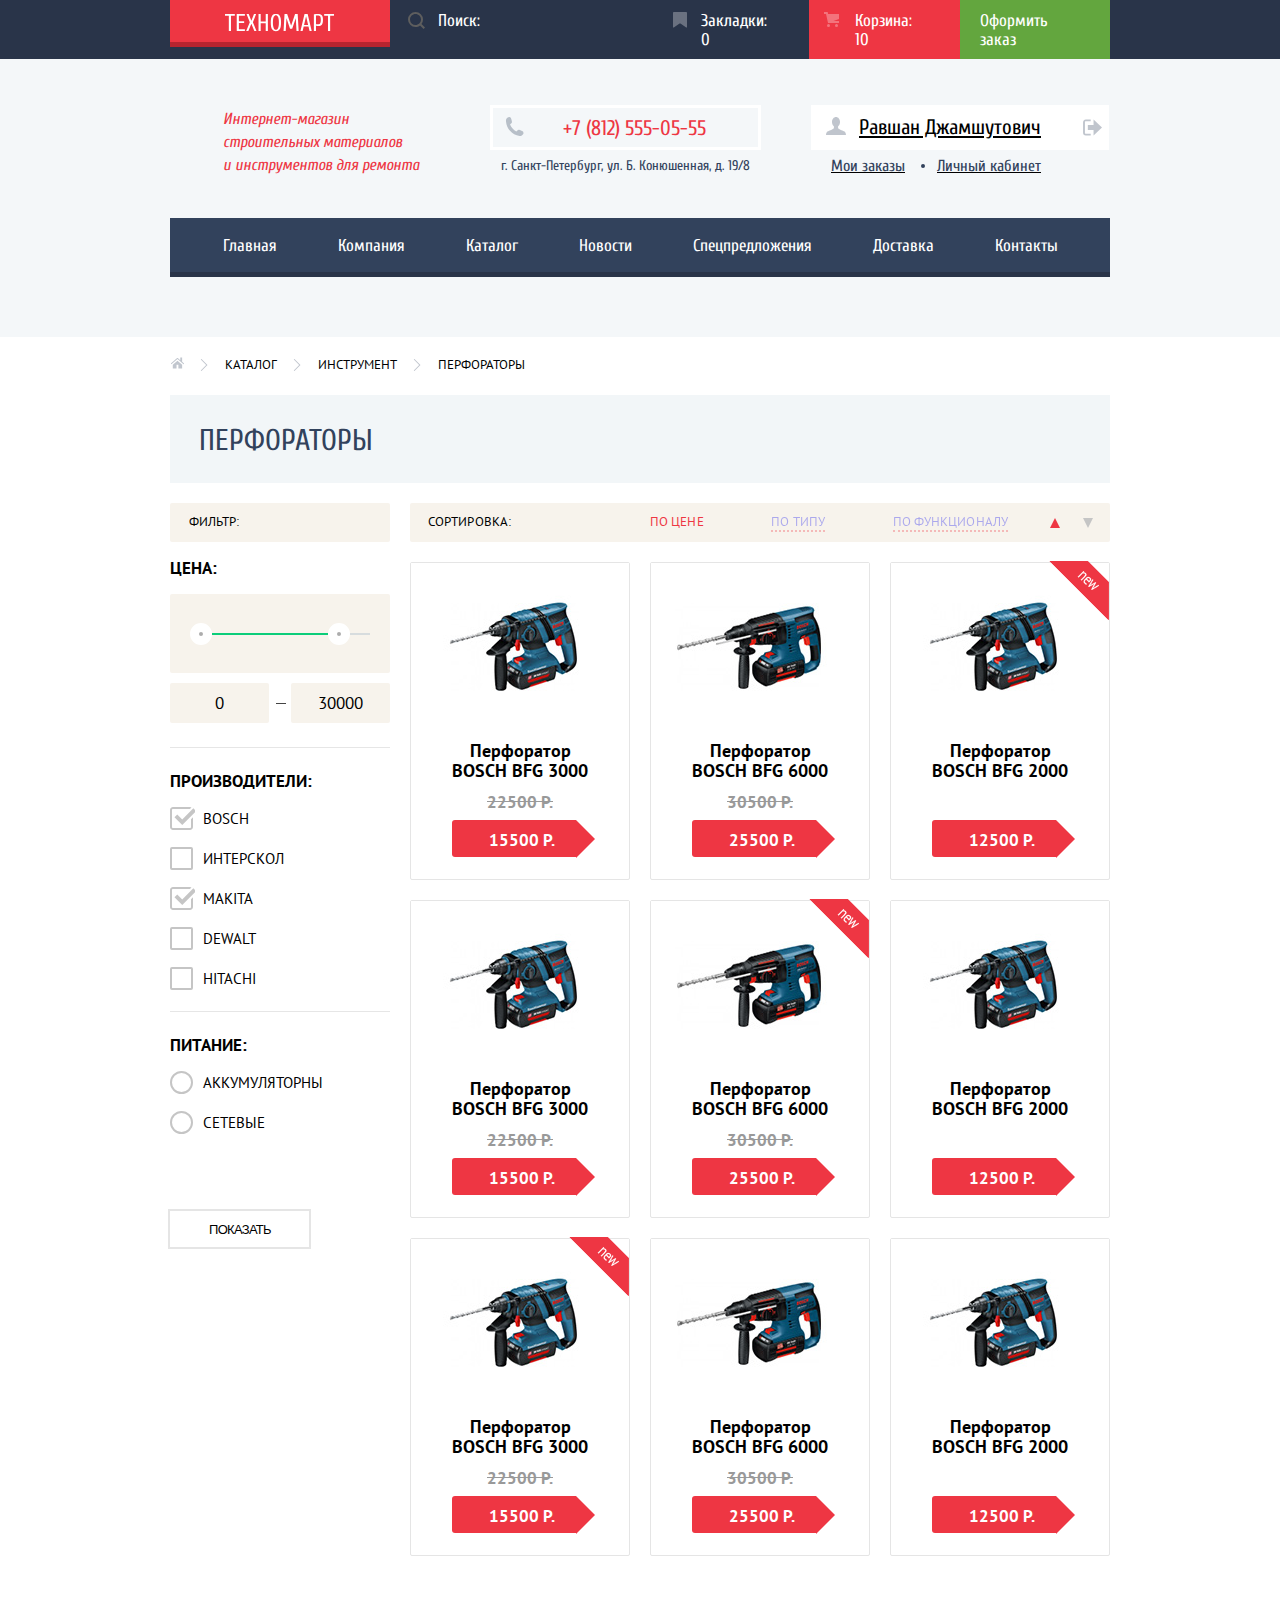
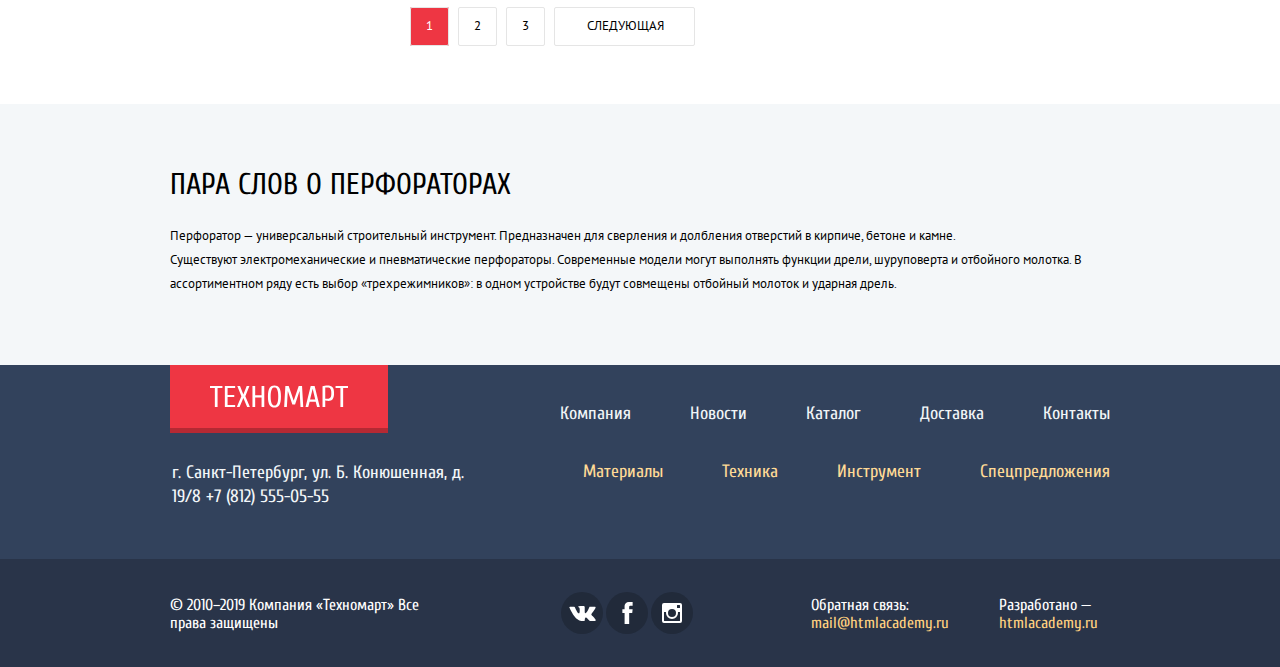
==== commit 2fef3e16: "исправил базовые критерии" ====
--- a/catalog.html
+++ b/catalog.html
@@ -23,7 +23,7 @@
 				</div>
 			</div>
 			<div class="header-center  container">
-				<h1>Интернет-магазин строительных материалов<br> и инструментов для ремонта</h1>
+				<h1>Интернет-магазин строительных материалов и&nbsp;инструментов для ремонта</h1>
 				<div class="contacts">
 					<p class="telephone">+7 (812) 555-05-55</p>
 					<p>г. Санкт-Петербург, ул. Б. Конюшенная, д. 19/8</p>
@@ -325,7 +325,7 @@
 				</div>
 			</div>
 		</footer>
-		
+
 		<div class="modal modal-information">
 			<button id="close-modal-information" class="modal-close" type="button" aria-label="закрыть окно"></button>
 			<div class="headline-wrapper">
--- a/css/style.css
+++ b/css/style.css
@@ -54,7 +54,7 @@
 }
 
 .search-form input {
-	width: 270px;
+	width: 269px;
 	font-size: 17px;
 	background-color: #293449;
 	border: none;
@@ -77,8 +77,20 @@
 	width: 265px;
 }
 
-.search-form input[type="search"]::-webkit-input-placeholder {
-    color: #ffffff;
+.search-form input::-webkit-input-placeholder {
+    color: #fff;
+}
+
+.search-form input::-moz-placeholder {
+    color: #fff;
+}
+
+.search-form input:-moz-placeholder {
+    color: #fff;
+}
+
+.search-form input:-ms-input-placeholder {
+    color: #fff;
 }
 
 .search-form::before {
@@ -88,7 +100,7 @@
 	left: 18px;
 	width: 17px;
 	height: 17px;
-	background-image: url("../img/icon-search.svg");       /* !!!!!!!!!!!!!!!!!!! */
+	background-image: url("../img/icon-search.svg");
 	background-repeat: no-repeat;
 	background-position: 0 0;
 	filter: grayscale(1);
@@ -231,6 +243,7 @@
 }
 
 .telephone {
+	width: 145px;
 	margin: 0 0 4px 0;
 	max-width: 270px;
 	padding: 8px 50px 7px 70px;
@@ -252,7 +265,7 @@
 }
 
 .user-navigation {
-	margin: 0 0 0 70px;
+	margin: 0 0 0 69px;
 	padding: 0;
 	display: flex;
 	max-width: 280px;
@@ -370,7 +383,7 @@
 	color: #ffffff;
 }
 
-.catalog-goods-list li:nth-child(1) h3::before {
+.materials-item h3::before {
 	content: "";
 	position: absolute;
 	top: 31px;
@@ -382,7 +395,7 @@
 	background-position: 0 0;
 }
 
-.catalog-goods-list li:nth-child(2) h3::before {
+.tool-item h3::before {
 	content: "";
 	position: absolute;
 	top: 33px;
@@ -394,7 +407,7 @@
 	background-position: 0 0;
 }
 
-.catalog-goods-list li:nth-child(3) h3::before {
+.equipment-item h3::before {
 	content: "";
 	position: absolute;
 	top: 31px;
@@ -605,7 +618,7 @@
 	background-color: #ffc047;
 }
 
-.catalog-additional-services-list li:nth-child(1) h3::before {
+.discounts-item h3::before {
 	content: "";
 	position: absolute;
 	top: 26px;
@@ -617,7 +630,7 @@
 	background-position: 0 0;
 }
 
-.catalog-additional-services-list li:nth-child(2) h3::before {
+.delivery-item h3::before {
 	content: "";
 	position: absolute;
 	top: 32px;
@@ -731,7 +744,7 @@
 
 .services {
 	background-color: #f4f7f9;
-	margin-bottom: 75px;
+	margin-bottom: 77px;
 	padding-top: 62px;
 }
 
@@ -864,7 +877,7 @@
 .information {
 	display: flex;
 	justify-content: space-between;
-	margin-bottom: 86px;
+	margin-bottom: 85px;
 }
 
 
@@ -957,7 +970,7 @@
 .map-oll {
 	display: block;
 	margin-top: 32px;
-	margin-bottom: 34px;
+	margin-bottom: 37px;
 }
 
 .write {
@@ -1118,8 +1131,8 @@
 .modal-letter {
 	width: 620px;
 	left: 50%;
-	top: 50%;
-	transform: translate(-50%, -50%);
+	margin-left: -310px;
+	top: 17%;
 	display: block;
 	box-shadow: 0px 20px 40px 0 rgba(0, 0, 0, 0.75);
 	font-size: 18px;
@@ -1187,7 +1200,8 @@
 	color: #a9a9a9;
 	border: 2px solid #d7dcde;
 	margin-top: 10px;
-	padding: 12px 15px;
+	padding-left: 15px;
+	margin-right: 15px;
 	display: block;
 	width: 100%;
 	box-sizing: border-box;
@@ -1196,7 +1210,6 @@
 
 .modal-letter-wrapper input {
 	height: 38px;
-	line-height: 38px;
 }
 
 .modal-letter-wrapper textarea {
@@ -1272,6 +1285,9 @@
 	position: relative;
 	z-index: 2;
 	border: none;
+	width: 940px;
+	height: 446px;
+	border: 0;
 }
 
 .choice {
@@ -1503,7 +1519,7 @@
 	padding: 0;
 	display: flex;
 	justify-content: space-between;
-	border-bottom: 1px solid black;
+	border-bottom: 1px solid #E6E6E6;
 	position: relative;
 	list-style: none;
 }
@@ -1543,7 +1559,7 @@
 }
 
 .product-filter {
-	border-bottom: 1px solid black;
+	border-bottom: 1px solid #E6E6E6;
 }
 
 .filters-manufacturers-form {
@@ -1585,10 +1601,14 @@
 	content: "";
 	left: 0px;
 	width: 25px;
-	height: 19px;
-	background-image: url("../img/checkbox-on.png");
+	height: 25px;
+	background-image: url("../img/checkbox-on.svg");
 	background-repeat: no-repeat;
 	background-position: 0 0;
+}
+
+.product-filter-item input:checked + label::before {
+	display: none;
 }
 
 .nutrition-filter-item input:checked + label::after {
@@ -1600,6 +1620,7 @@
 	height: 10px;
 	background-color: #c5c5c5;
 	border-radius: 50%;
+	transform: translate(-3%, 4%);
 }
 
 .nutrition-filter-item input + label::before {
@@ -1970,9 +1991,58 @@
 	padding: 14px 45px;
 }
 
+@keyframes bounce {
+	0% {
+		transform: translateY(-2000px);
+	}
+
+	70% {
+		transform: translateY(30px);
+	}
+
+	90% {
+		transform: translateY(-10px);
+	}
+
+	100% {
+		transform: translateY(0);
+	}
+}
+
+@keyframes shake {
+	0%,
+	100% {
+		transform: translateX(0);
+	}
+
+	10%,
+	30%,
+	50%,
+	70%,
+	90% {
+		transform: translateX(-10px);
+	}
+
+	20%,
+	40%,
+	60%,
+	80% {
+		transform: translateX(10px);
+	}
+}
+
+
 .show {
 	display: block;
 }
 
-
-
+.show-popup {
+	display: block;
+	animation-name: bounce;
+	animation-duration: 0.6s;
+}
+
+.modal-error {
+	animation: shake 0.6s;
+}
+
